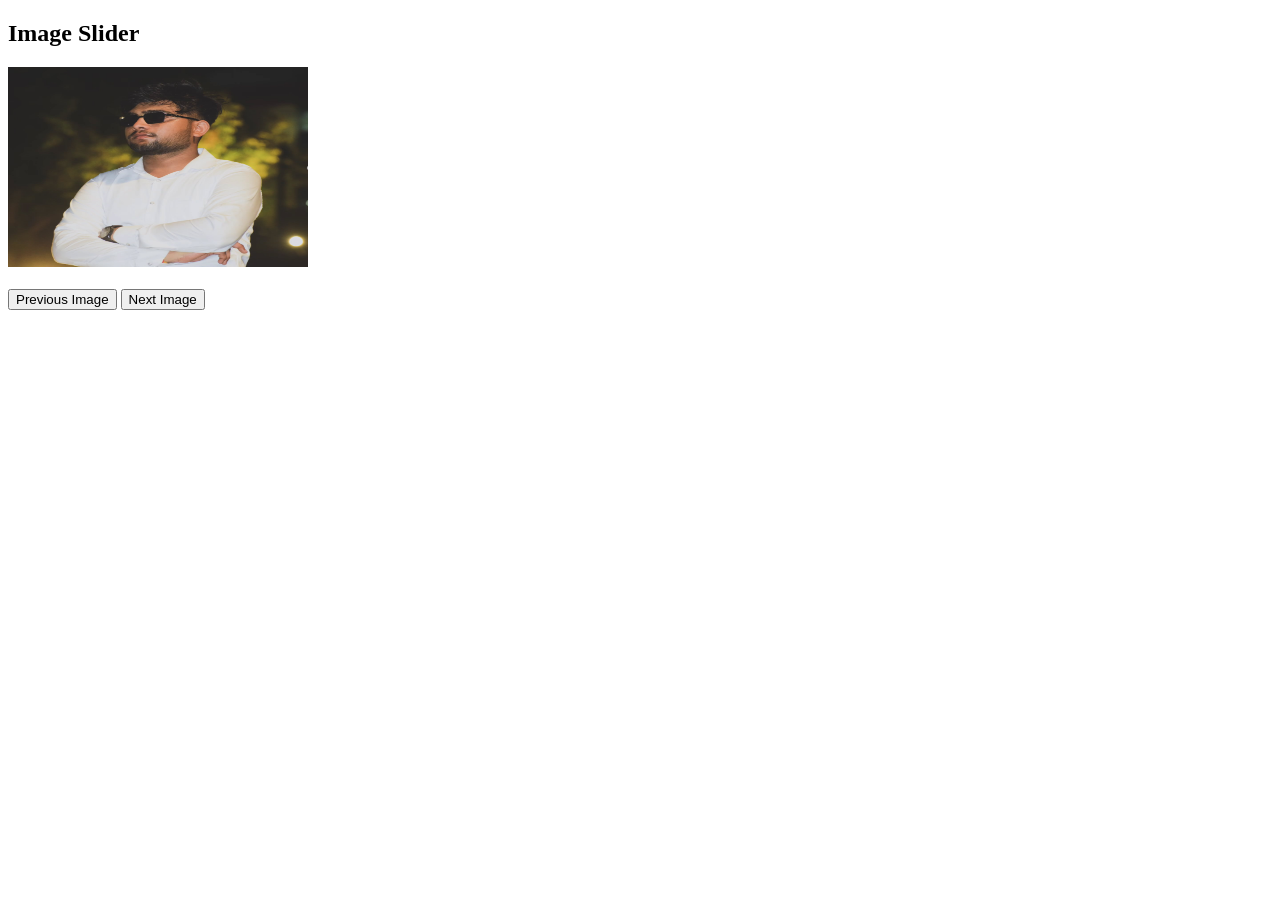
==== index.html @ d0f1ba6e "Update and rename slider.html to index.html" ====
<!DOCTYPE html>
<html>
<head>
    <title>Image Slider</title>

    <script>
        var images = [
            "img1.jpg.png",
            "img2.jpg.png",
            "img3.jpg.png",
        ];

        var index = 0;

        function nextImage() {
            index++;
            if (index >= images.length) {
                index = 0;
            }
            document.getElementById("pic").src = images[index];
        }

        function prevImage() {
            index--;
            if (index < 0) {
                index = images.length - 1;
            }
            document.getElementById("pic").src = images[index];
        }
    </script>
</head>

<body>

    <h2>Image Slider</h2>

    <img id="pic" src="img1.jpg.png" width="300" height="200">
    

    <br><br>

    <button onclick="prevImage()">Previous Image</button>
    <button onclick="nextImage()">Next Image</button>

</body>
</html>
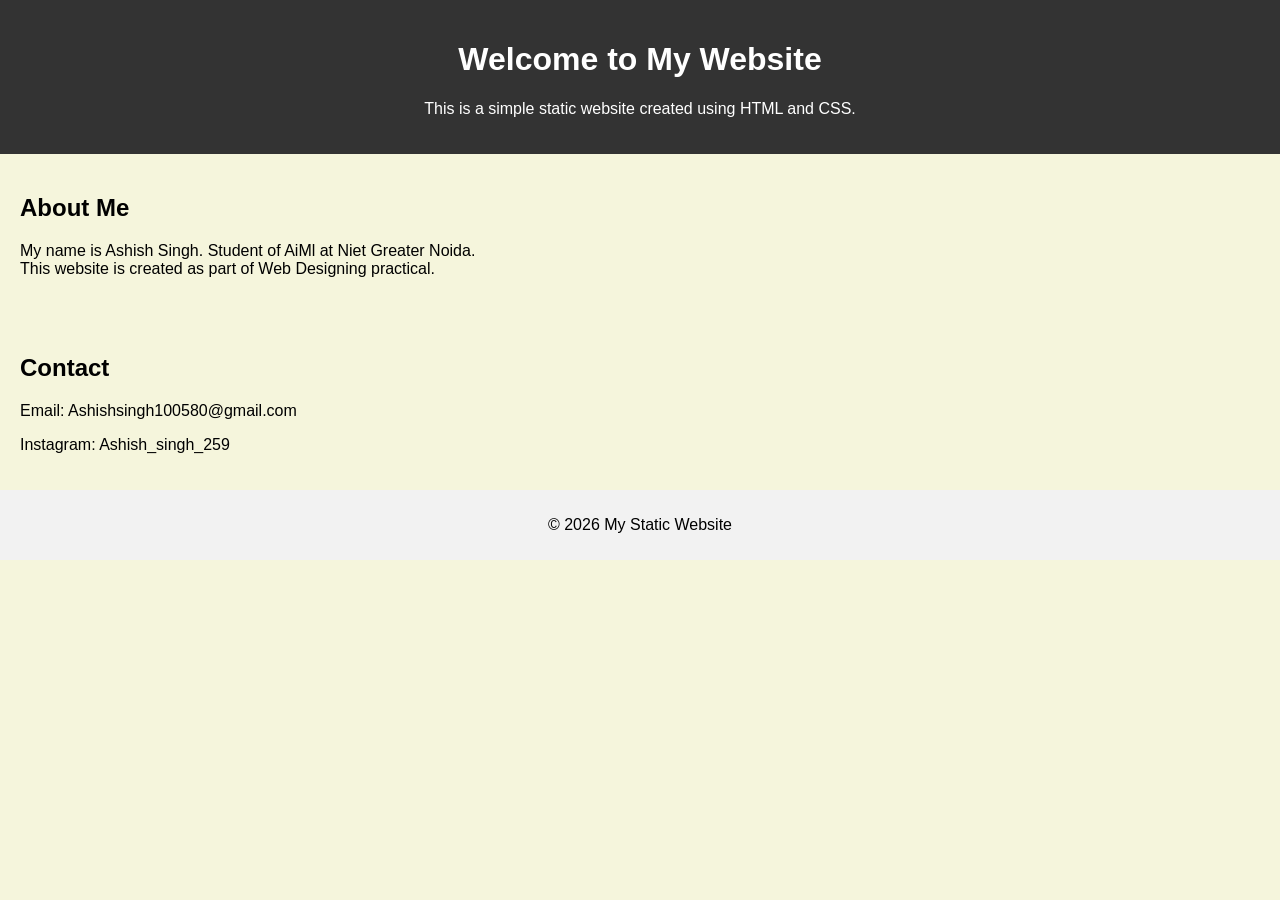
==== commit ccdfccc7: "Update and rename index1.html to index.html" ====
--- a/index.html
+++ b/index.html
@@ -1,46 +1,31 @@
 <!DOCTYPE html>
-<html>
+<html lang="en">
 <head>
-    <title>Image Slider</title>
-
-    <script>
-        var images = [
-            "img1.jpg.png",
-            "img2.jpg.png",
-            "img3.jpg.png",
-        ];
-
-        var index = 0;
-
-        function nextImage() {
-            index++;
-            if (index >= images.length) {
-                index = 0;
-            }
-            document.getElementById("pic").src = images[index];
-        }
-
-        function prevImage() {
-            index--;
-            if (index < 0) {
-                index = images.length - 1;
-            }
-            document.getElementById("pic").src = images[index];
-        }
-    </script>
+    <meta charset="UTF-8">
+    <title>My Static Website</title>
+    <link rel="stylesheet" href="style.css">
 </head>
-
 <body>
 
-    <h2>Image Slider</h2>
+    <header>
+        <h1>Welcome to My Website</h1>
+        <p>This is a simple static website created using HTML and CSS.</p>
+    </header>
 
-    <img id="pic" src="img1.jpg.png" width="300" height="200">
-    
+    <section>
+        <h2>About Me</h2>
+        <p>My name is Ashish Singh. Student of AiMl at Niet Greater Noida.<br> This website is created as part of Web Designing practical.</p>
+    </section>
 
-    <br><br>
+    <section>
+        <h2>Contact</h2>
+        <p>Email: Ashishsingh100580@gmail.com</p>
+        <p>Instagram: Ashish_singh_259</p>
+    </section>
 
-    <button onclick="prevImage()">Previous Image</button>
-    <button onclick="nextImage()">Next Image</button>
+    <footer>
+        <p>© 2026 My Static Website</p>
+    </footer>
 
 </body>
 </html>
--- a/style.css
+++ b/style.css
@@ -0,0 +1,23 @@
+body {
+    font-family: Arial, sans-serif;
+    margin: 0;
+    padding: 0;
+    background-color: beige;
+}
+
+header {
+    background-color: #333;
+    color: white;
+    padding: 20px;
+    text-align: center;
+}
+
+section {
+    padding: 20px;
+}
+
+footer {
+    background-color: #f2f2f2;
+    text-align: center;
+    padding: 10px;
+}
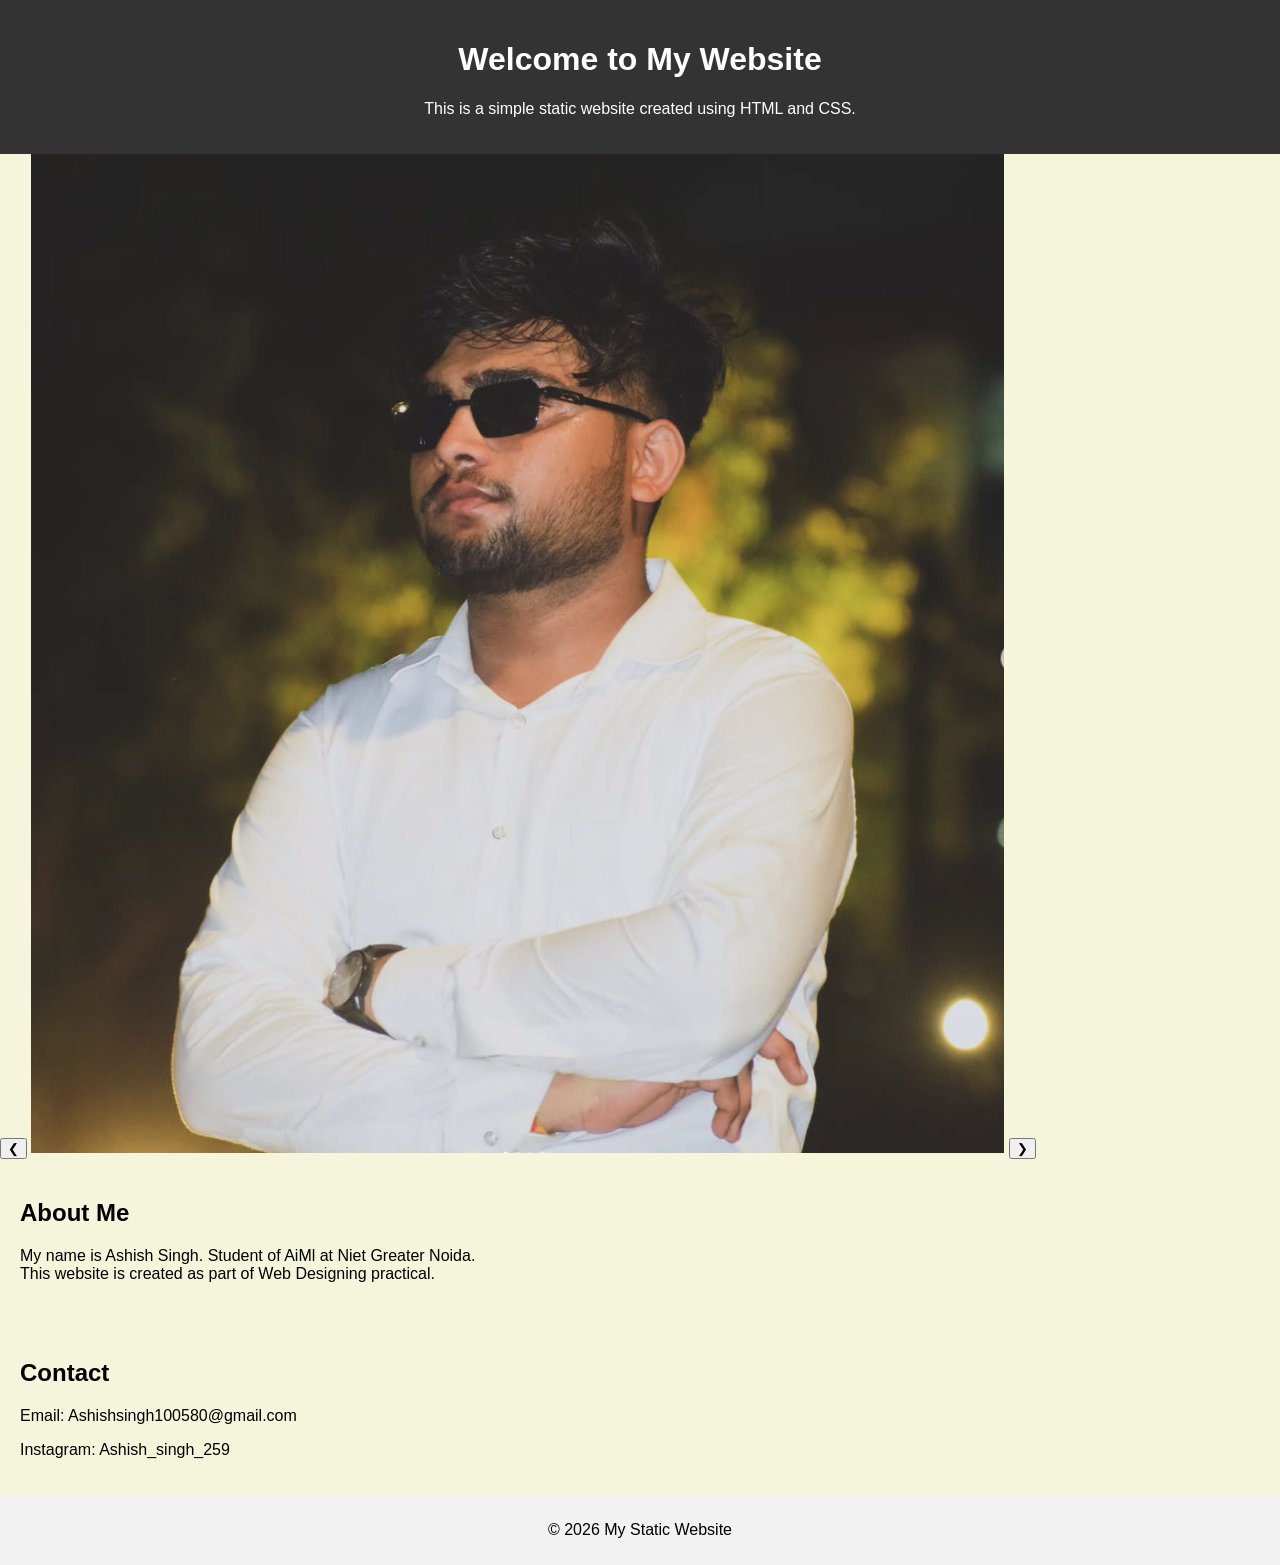
==== commit febd67b2: "Implement image slider in index.html Added an image slider to the website." ====
--- a/index.html
+++ b/index.html
@@ -12,9 +12,23 @@
         <p>This is a simple static website created using HTML and CSS.</p>
     </header>
 
+    <!-- IMAGE SLIDER START -->
+    <div class="slider">
+        <button class="btn left" onclick="prevImage()">❮</button>
+
+        <!-- IMPORTANT: filename exactly same as repo -->
+        <img id="slider-img" src="img1.jpg.png" alt="Image Slider">
+
+        <button class="btn right" onclick="nextImage()">❯</button>
+    </div>
+    <!-- IMAGE SLIDER END -->
+
     <section>
         <h2>About Me</h2>
-        <p>My name is Ashish Singh. Student of AiMl at Niet Greater Noida.<br> This website is created as part of Web Designing practical.</p>
+        <p>
+            My name is Ashish Singh. Student of AiMl at Niet Greater Noida.<br>
+            This website is created as part of Web Designing practical.
+        </p>
     </section>
 
     <section>
@@ -27,5 +41,8 @@
         <p>© 2026 My Static Website</p>
     </footer>
 
+    <!-- JS FILE (MUST be at end) -->
+    <script src="script.js"></script>
+
 </body>
 </html>
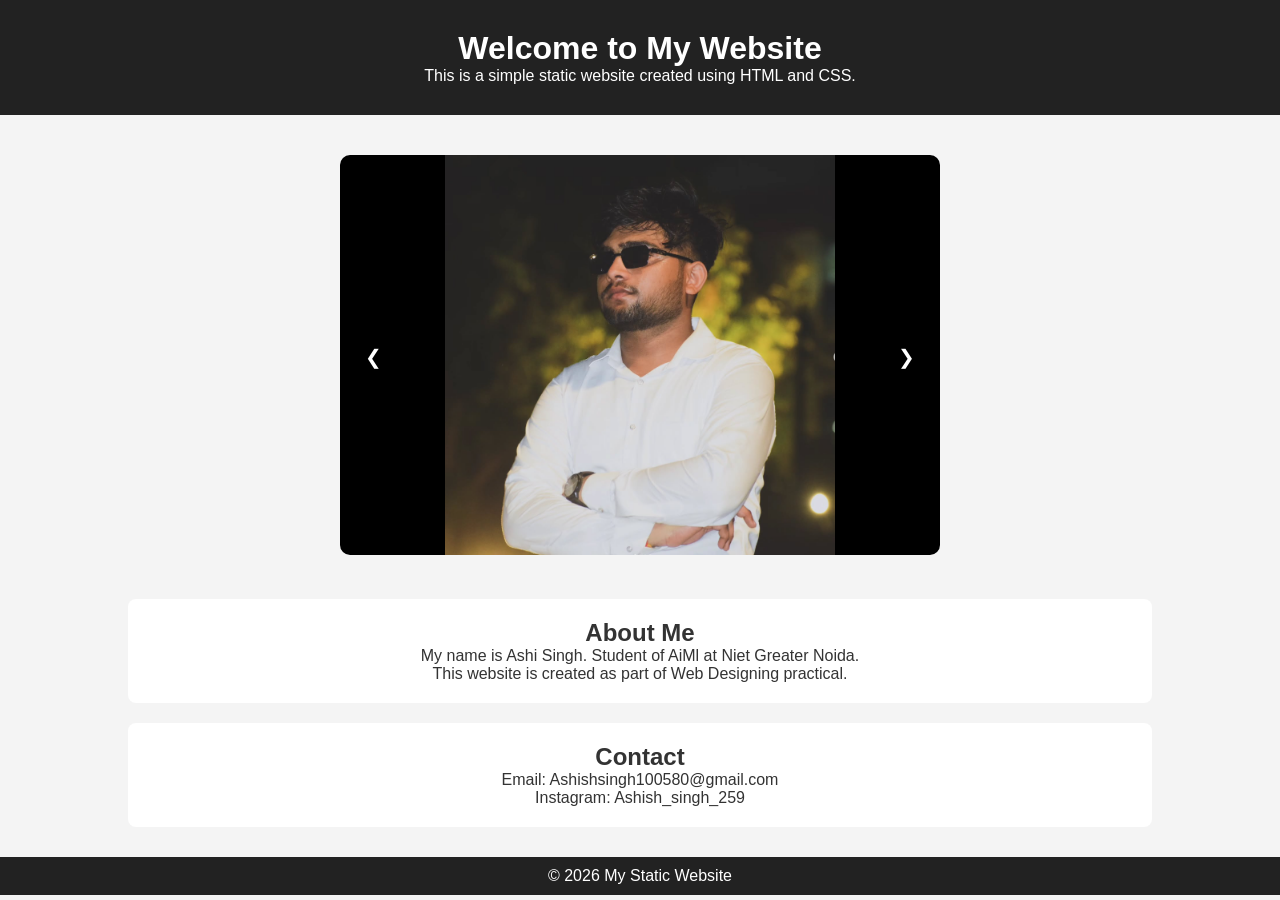
==== commit 3f82b469: "Fix HTML encoding issues in index.html" ====
--- a/index.html
+++ b/index.html
@@ -26,7 +26,7 @@
     <section>
         <h2>About Me</h2>
         <p>
-            My name is Ashish Singh. Student of AiMl at Niet Greater Noida.<br>
+            My name is Ashi Singh. Student of AiMl at Niet Greater Noida.<br>
             This website is created as part of Web Designing practical.
         </p>
     </section>
--- a/style.css
+++ b/style.css
@@ -1,23 +1,76 @@
+/* RESET */
+* {
+    margin: 0;
+    padding: 0;
+    box-sizing: border-box;
+}
+
+/* BODY */
 body {
     font-family: Arial, sans-serif;
-    margin: 0;
-    padding: 0;
-    background-color: beige;
+    background-color: #f4f4f4;
+    text-align: center;
+    color: #333;
 }
 
+/* HEADER */
 header {
-    background-color: #333;
+    background-color: #222;
     color: white;
-    padding: 20px;
-    text-align: center;
+    padding: 30px 10px;
 }
 
+/* SLIDER */
+.slider {
+    width: 80%;
+    max-width: 600px;
+    margin: 40px auto;
+    position: relative;
+}
+.slider img {
+    width: 100%;
+    height: auto;              /* 🔥 CUT STOP */
+    max-height: 400px;
+    object-fit: contain;       /* 🔥 FULL IMAGE */
+    background-color: #000;    /* black bars (optional but clean) */
+    border-radius: 10px;
+}
+
+/* BUTTONS */
+.btn {
+    position: absolute;
+    top: 50%;
+    transform: translateY(-50%);
+    background-color: rgba(0, 0, 0, 0.6);
+    color: white;
+    border: none;
+    padding: 10px 15px;
+    font-size: 20px;
+    cursor: pointer;
+    border-radius: 50%;
+}
+
+.left {
+    left: 10px;
+}
+
+.right {
+    right: 10px;
+}
+
+/* SECTIONS */
 section {
     padding: 20px;
+    background-color: white;
+    margin: 20px auto;
+    width: 80%;
+    border-radius: 8px;
 }
 
+/* FOOTER */
 footer {
-    background-color: #f2f2f2;
-    text-align: center;
+    background-color: #222;
+    color: white;
     padding: 10px;
-}
+    margin-top: 30px;
+}
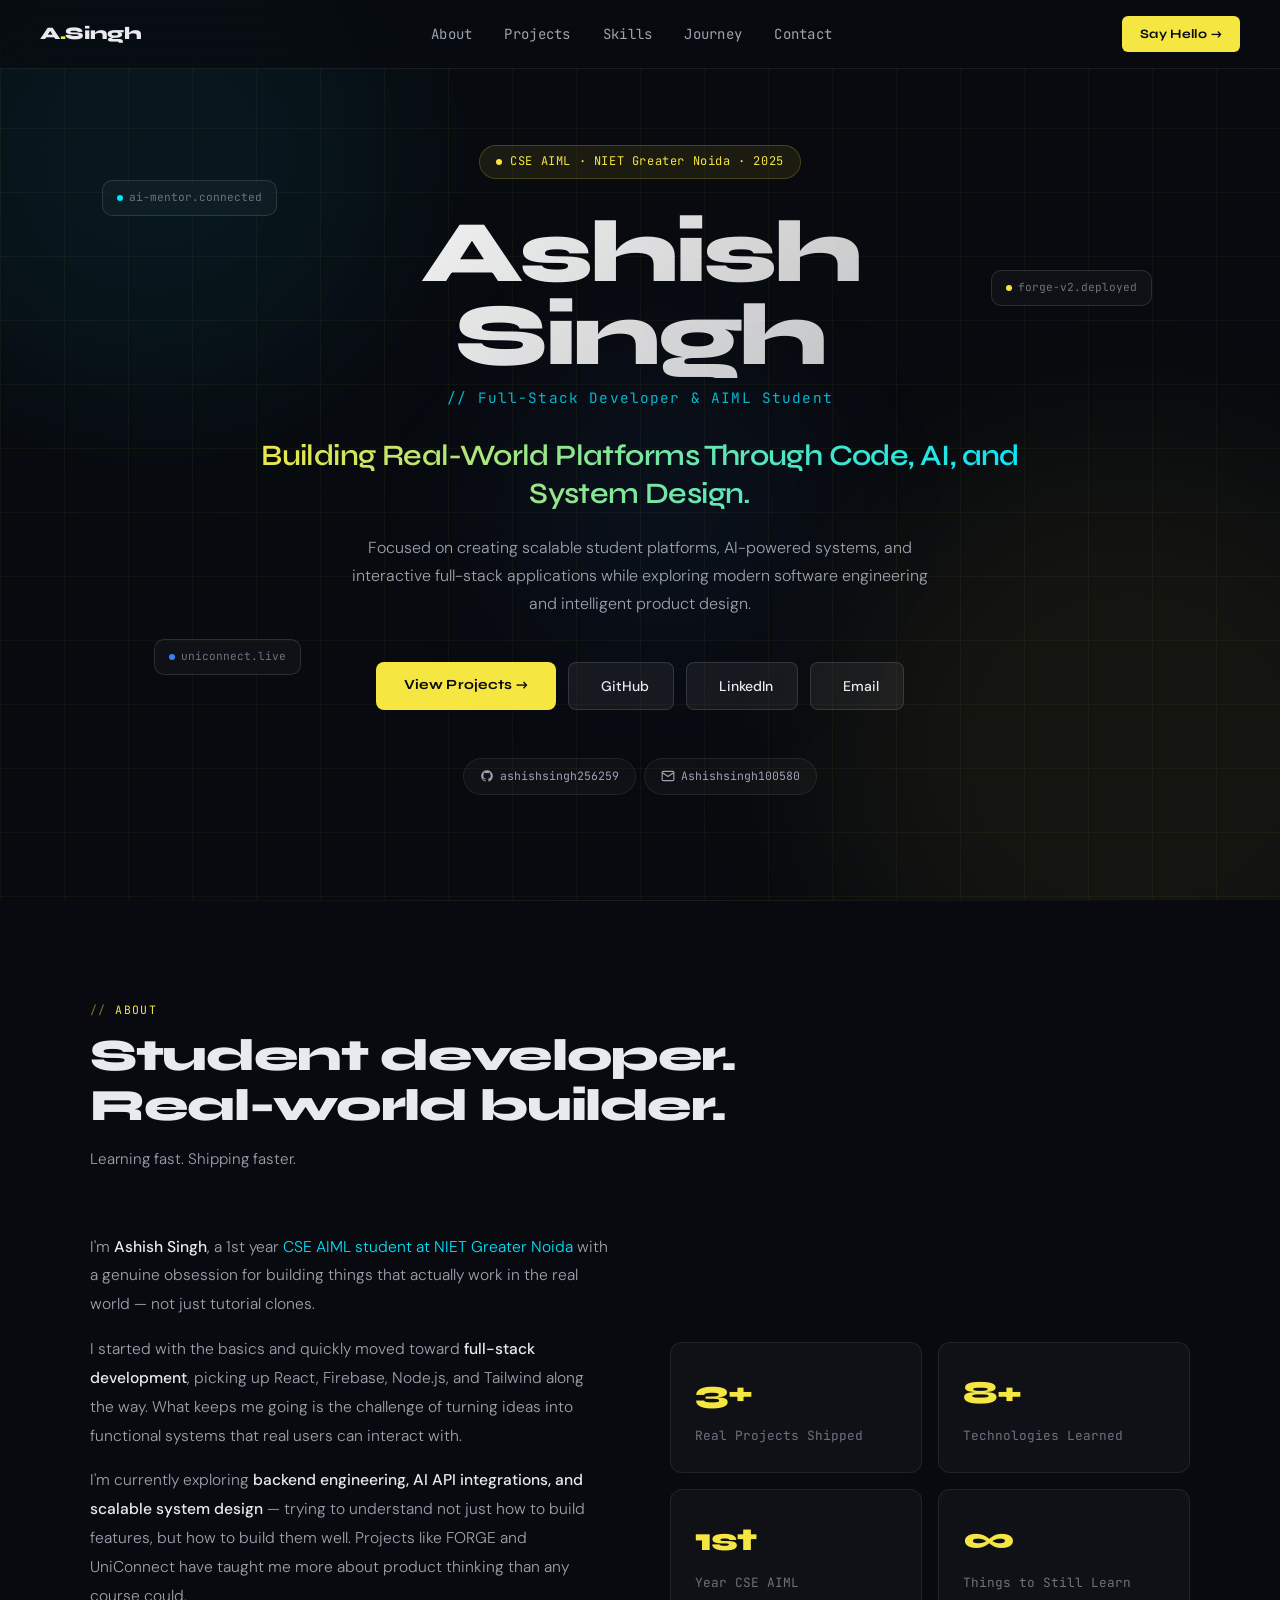
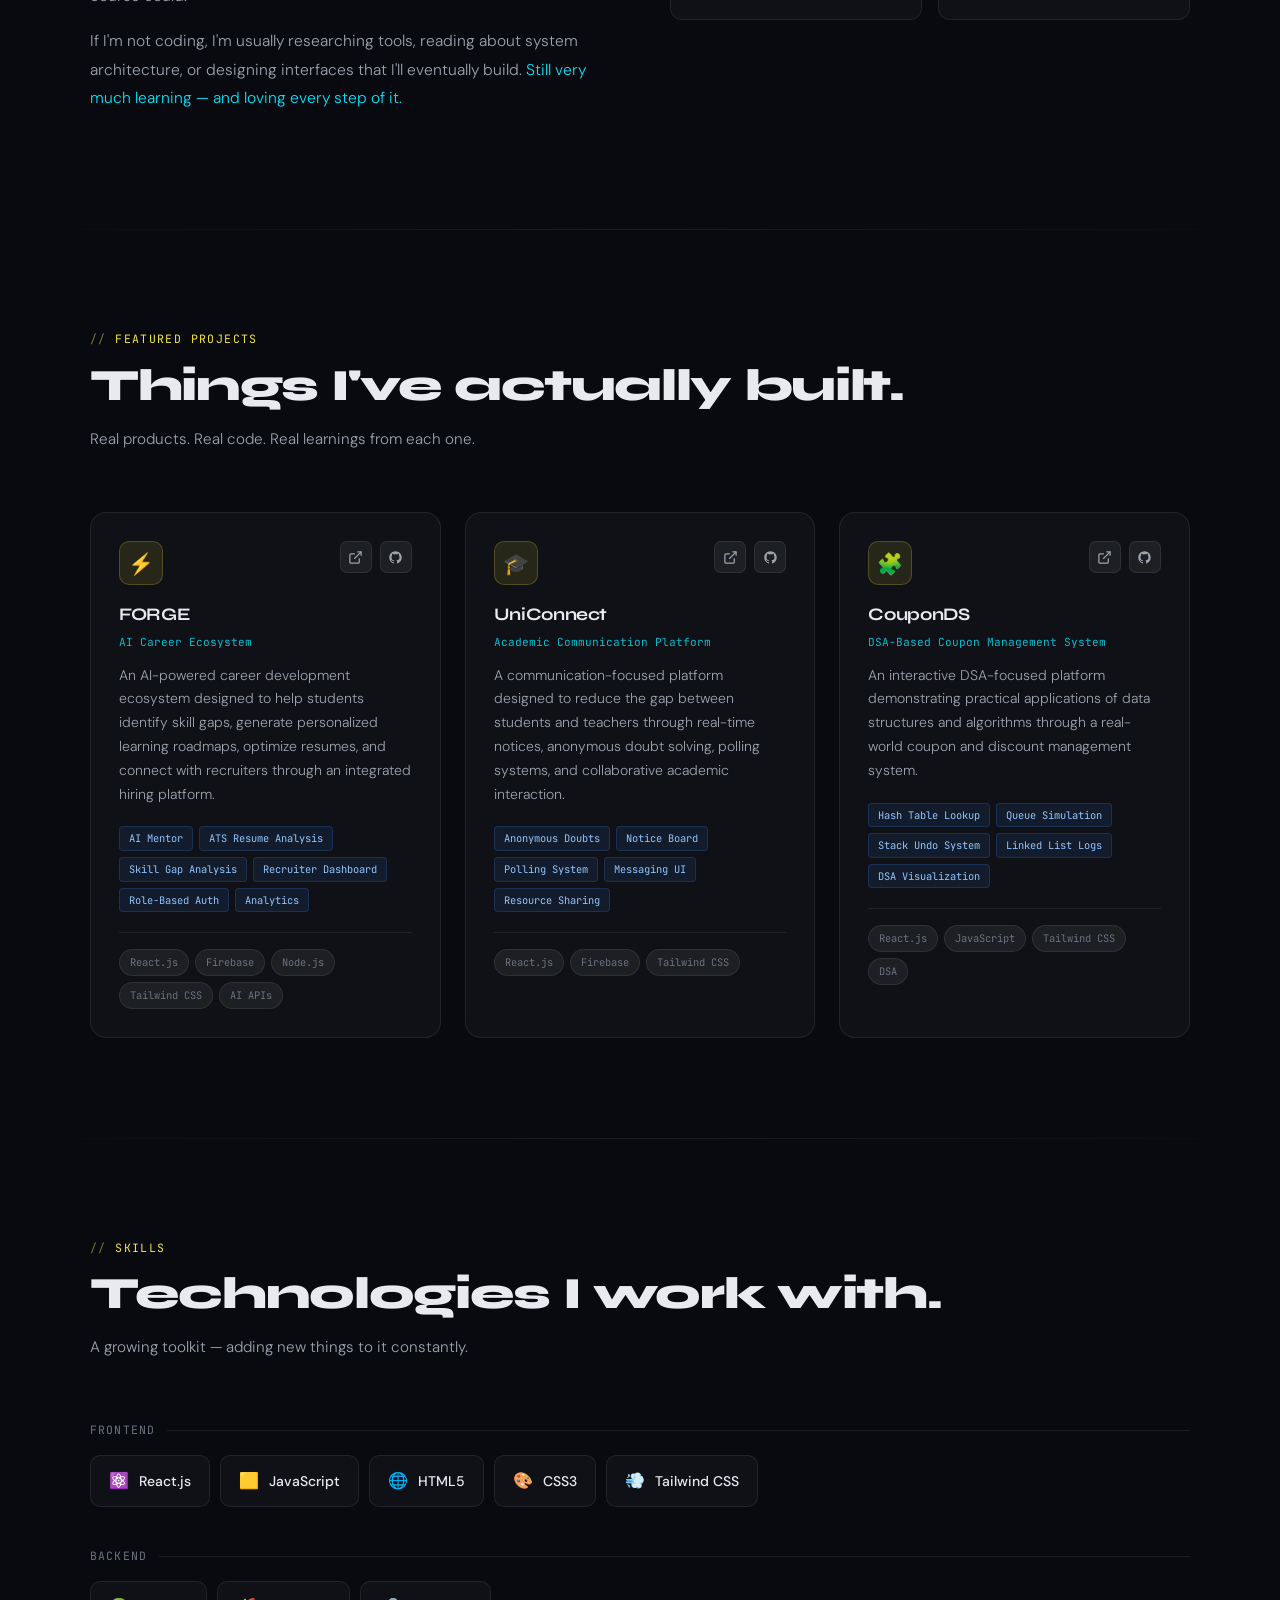
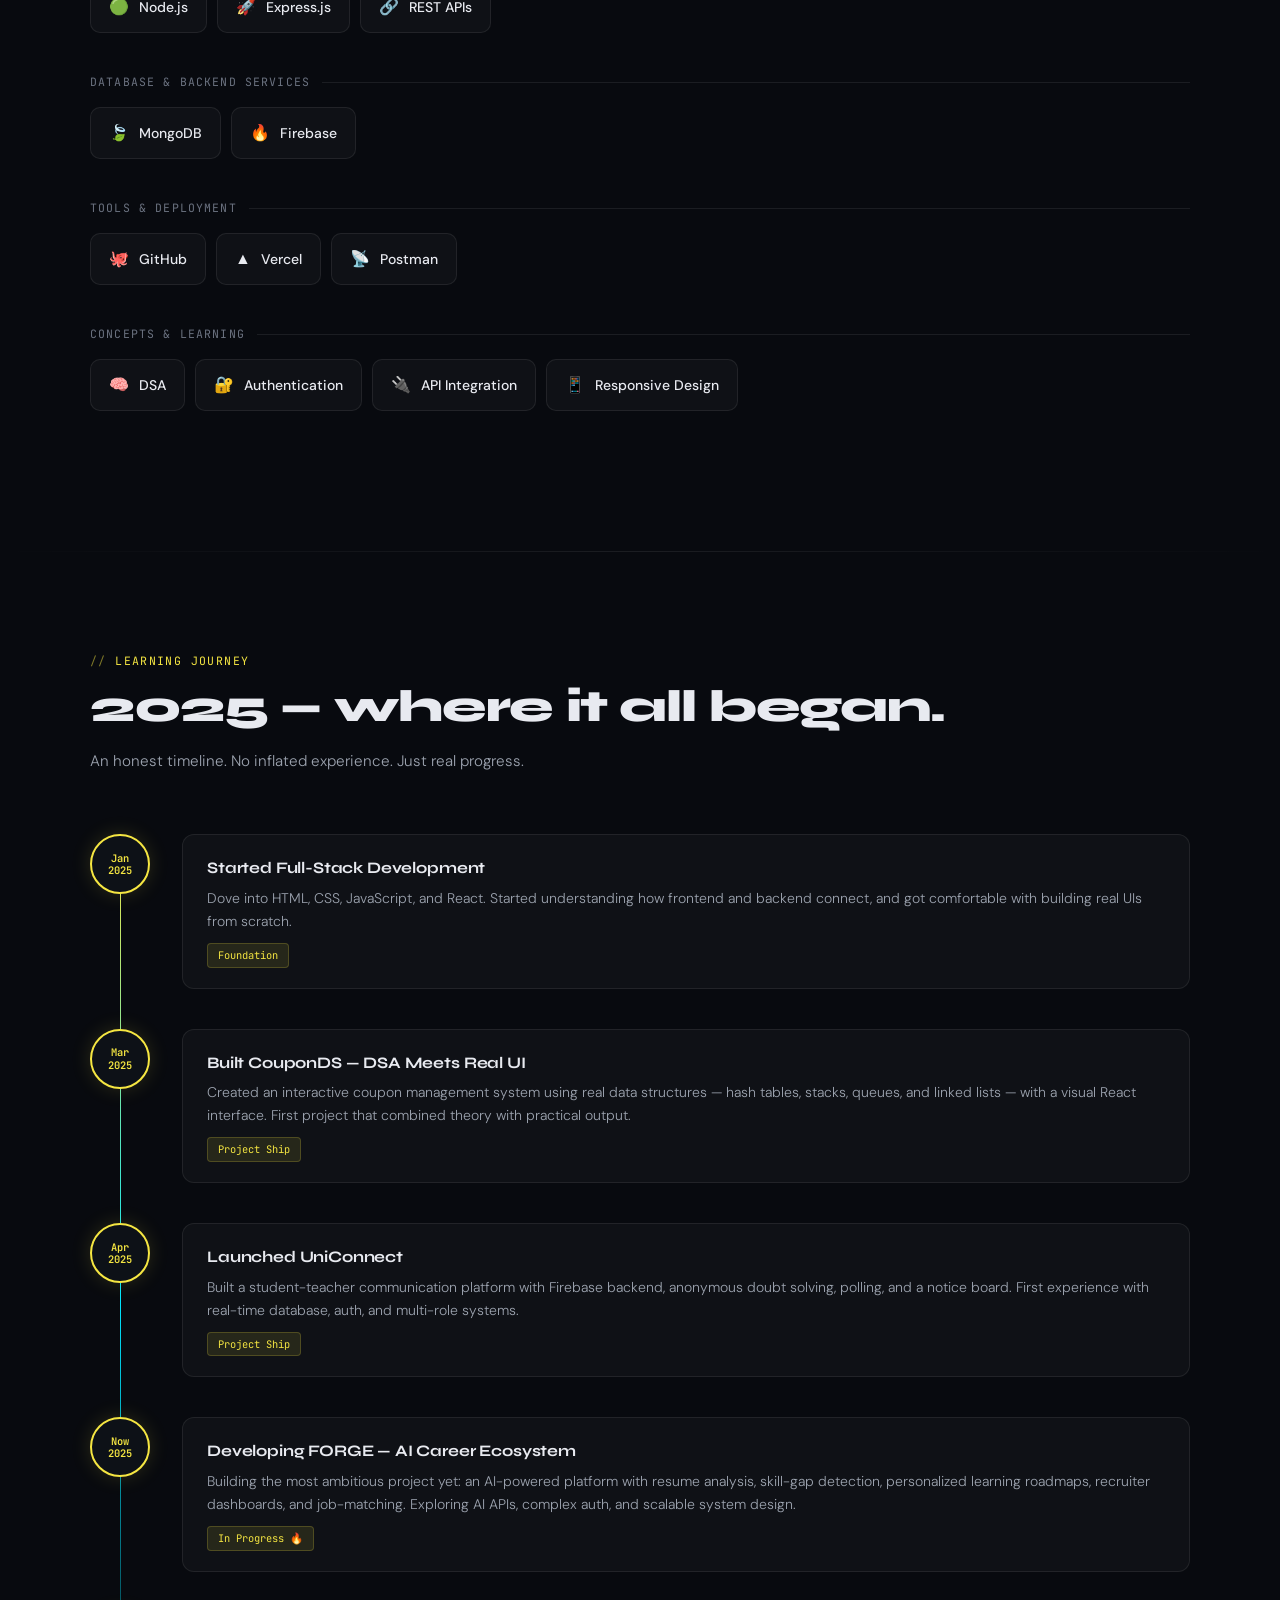
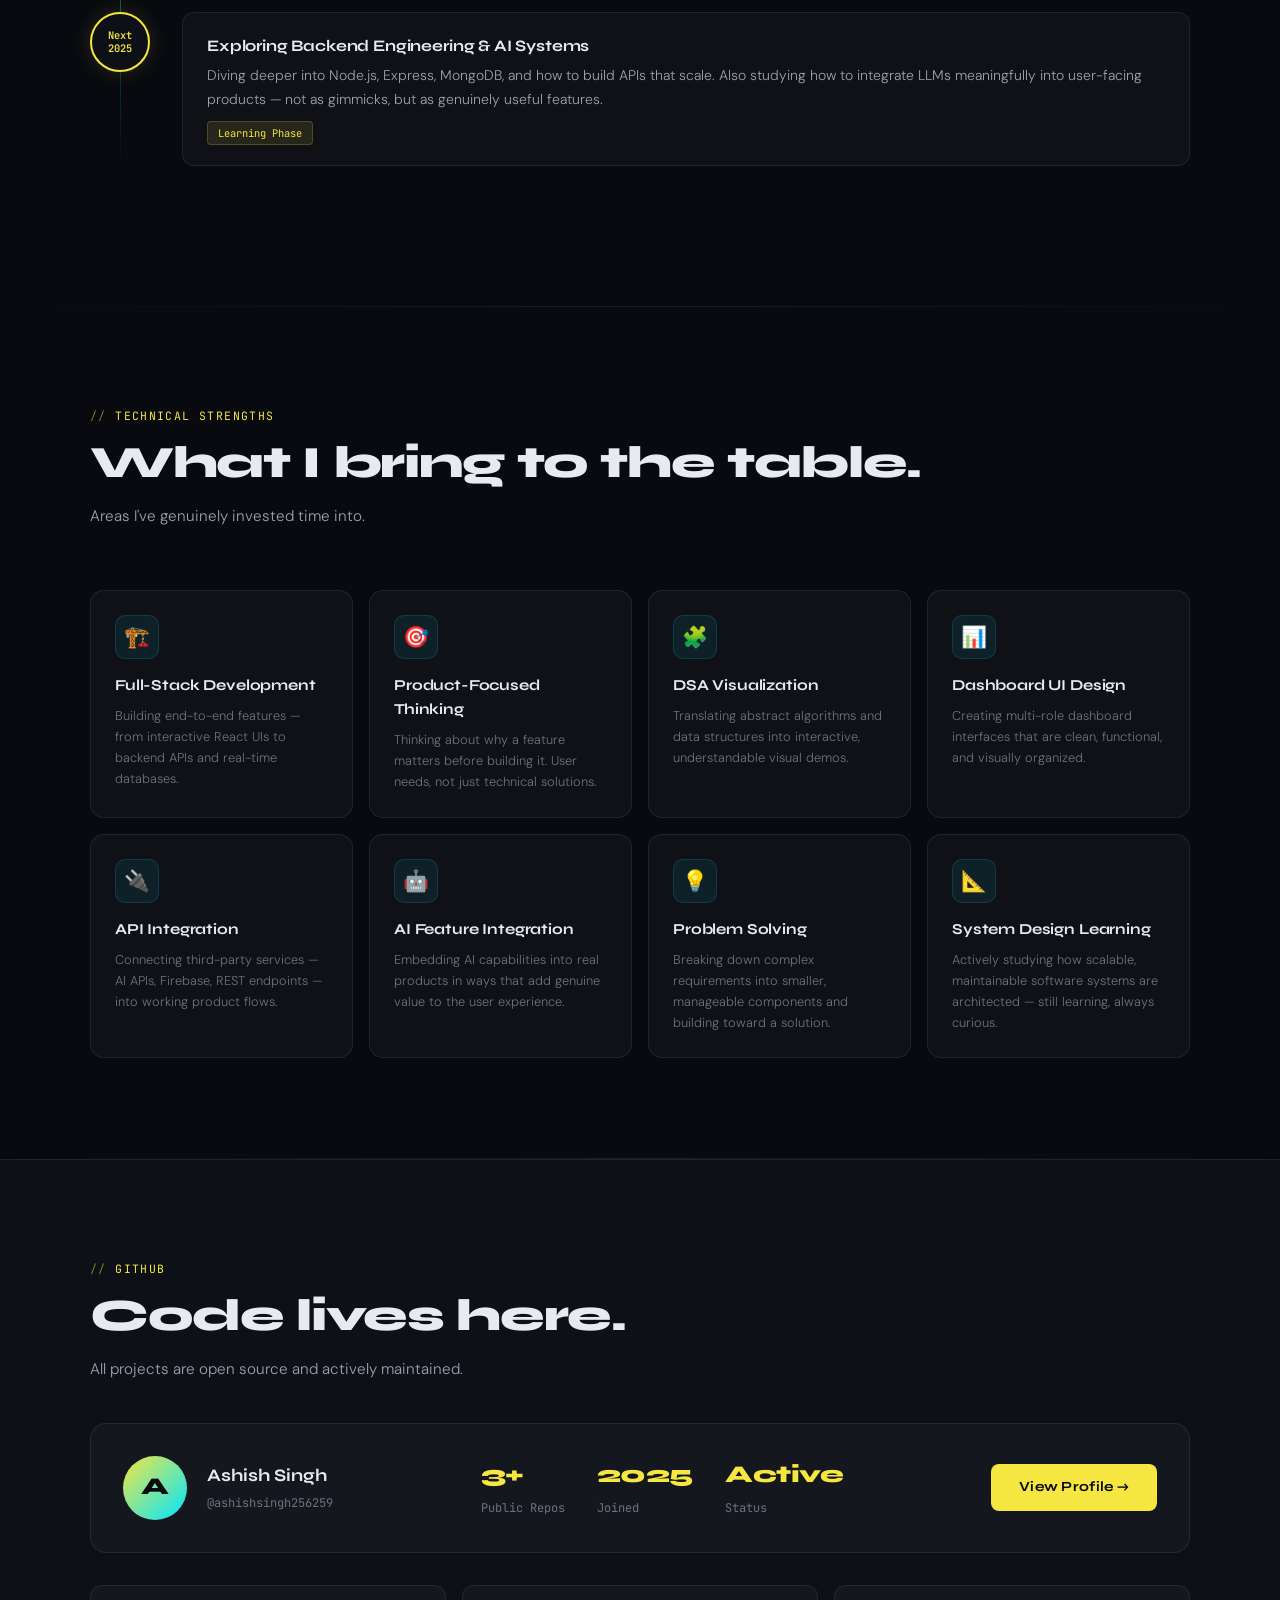
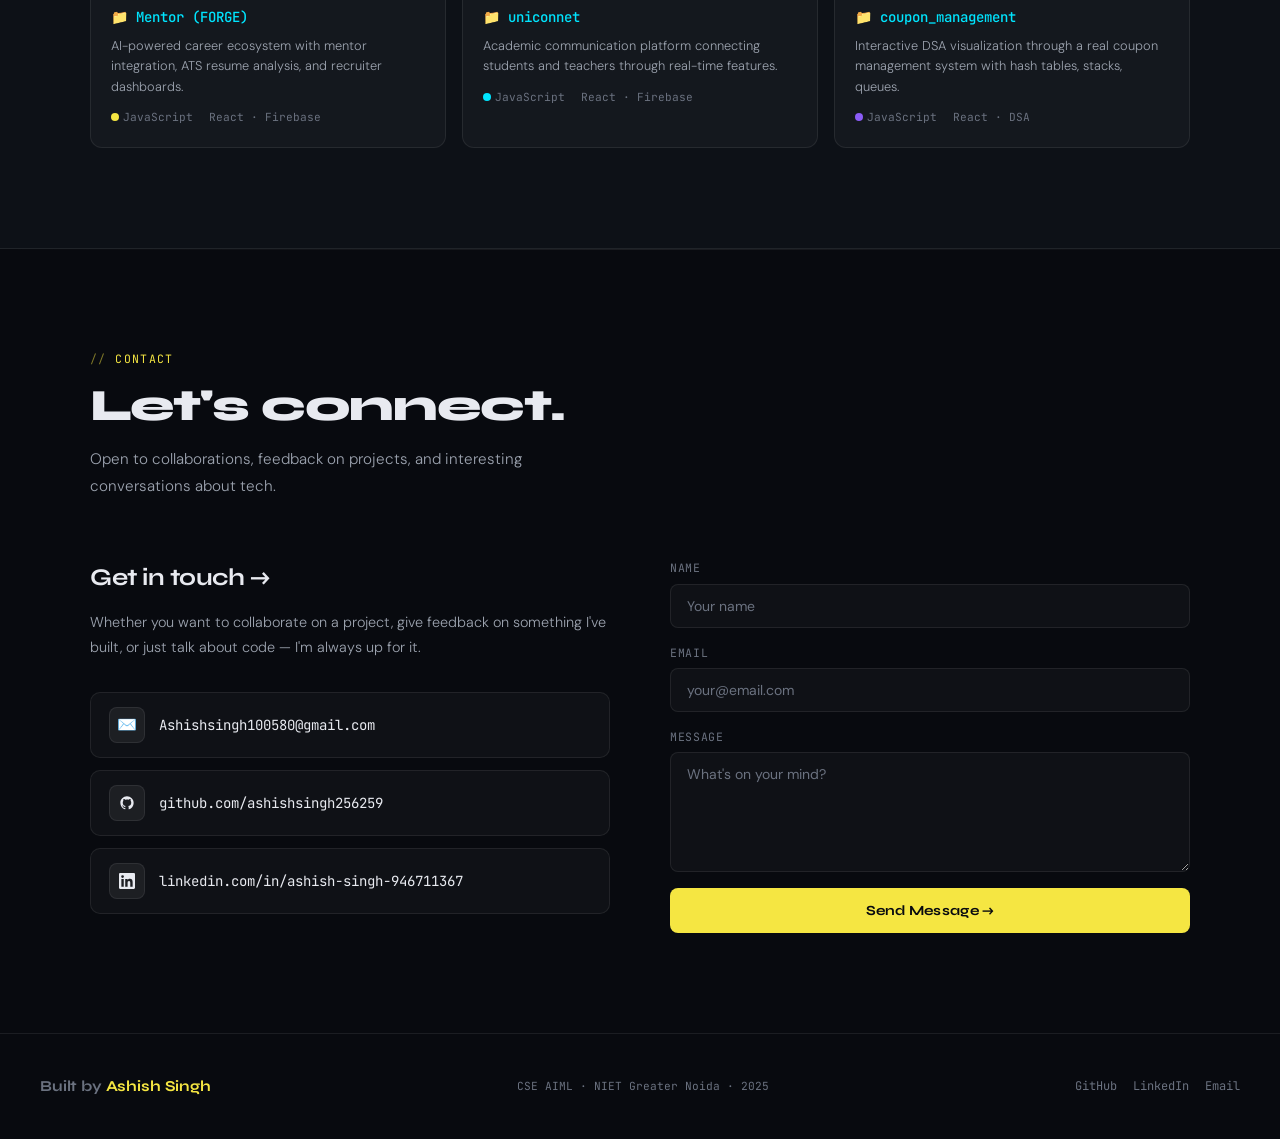
==== commit 4f6355d5: "Update print statement from 'Hello' to 'Goodbye'" ====
--- a/index.html
+++ b/index.html
@@ -1,48 +1,1237 @@
 <!DOCTYPE html>
 <html lang="en">
 <head>
-    <meta charset="UTF-8">
-    <title>My Static Website</title>
-    <link rel="stylesheet" href="style.css">
+<meta charset="UTF-8" />
+<meta name="viewport" content="width=device-width, initial-scale=1.0" />
+<title>Ashish Singh — Full-Stack Developer & AIML Student</title>
+<link rel="preconnect" href="https://fonts.googleapis.com" />
+<link rel="preconnect" href="https://fonts.gstatic.com" crossorigin />
+<link href="https://fonts.googleapis.com/css2?family=Syne:wght@400;500;600;700;800&family=JetBrains+Mono:wght@300;400;500&family=DM+Sans:ital,opsz,wght@0,9..40,300;0,9..40,400;0,9..40,500;1,9..40,300&display=swap" rel="stylesheet" />
+<style>
+  :root {
+    --bg: #080a0f;
+    --bg2: #0d1117;
+    --surface: rgba(255,255,255,0.03);
+    --surface2: rgba(255,255,255,0.06);
+    --border: rgba(255,255,255,0.08);
+    --border2: rgba(255,255,255,0.12);
+    --yellow: #f5e642;
+    --cyan: #00e5ff;
+    --blue: #3b82f6;
+    --purple: #8b5cf6;
+    --text: #e8eaf0;
+    --muted: #6b7280;
+    --muted2: #9ca3af;
+    --font-display: 'Syne', sans-serif;
+    --font-body: 'DM Sans', sans-serif;
+    --font-mono: 'JetBrains Mono', monospace;
+  }
+
+  *, *::before, *::after { box-sizing: border-box; margin: 0; padding: 0; }
+
+  html { scroll-behavior: smooth; }
+
+  body {
+    background: var(--bg);
+    color: var(--text);
+    font-family: var(--font-body);
+    font-size: 16px;
+    line-height: 1.6;
+    overflow-x: hidden;
+  }
+
+  ::selection { background: rgba(245,230,66,0.25); color: var(--yellow); }
+
+  /* SCROLLBAR */
+  ::-webkit-scrollbar { width: 4px; }
+  ::-webkit-scrollbar-track { background: var(--bg); }
+  ::-webkit-scrollbar-thumb { background: rgba(245,230,66,0.3); border-radius: 2px; }
+
+  /* NAV */
+  nav {
+    position: fixed; top: 0; left: 0; right: 0; z-index: 100;
+    padding: 16px 40px;
+    display: flex; align-items: center; justify-content: space-between;
+    background: rgba(8,10,15,0.7);
+    backdrop-filter: blur(20px);
+    -webkit-backdrop-filter: blur(20px);
+    border-bottom: 1px solid var(--border);
+    animation: slideDown 0.6s ease;
+  }
+  @keyframes slideDown { from { transform: translateY(-100%); opacity: 0; } to { transform: translateY(0); opacity: 1; } }
+
+  .nav-logo {
+    font-family: var(--font-display);
+    font-weight: 800; font-size: 1.1rem;
+    color: var(--text);
+    letter-spacing: -0.02em;
+    text-decoration: none;
+  }
+  .nav-logo span { color: var(--yellow); }
+
+  .nav-links { display: flex; gap: 32px; list-style: none; }
+  .nav-links a {
+    color: var(--muted2); font-size: 0.875rem; text-decoration: none;
+    font-family: var(--font-mono); font-weight: 400;
+    transition: color 0.2s;
+    letter-spacing: 0.02em;
+  }
+  .nav-links a:hover { color: var(--yellow); }
+
+  .nav-cta {
+    background: var(--yellow); color: #080a0f;
+    padding: 8px 18px; border-radius: 6px;
+    font-size: 0.8rem; font-weight: 700; font-family: var(--font-display);
+    text-decoration: none; letter-spacing: 0.03em;
+    transition: all 0.2s;
+  }
+  .nav-cta:hover { background: #fff; transform: translateY(-1px); }
+
+  /* HERO */
+  .hero {
+    min-height: 100vh;
+    display: flex; align-items: center; justify-content: center;
+    position: relative; overflow: hidden;
+    padding: 120px 40px 80px;
+  }
+
+  .hero-bg {
+    position: absolute; inset: 0; z-index: 0;
+    overflow: hidden;
+  }
+
+  /* Animated grid */
+  .grid-lines {
+    position: absolute; inset: 0;
+    background-image:
+      linear-gradient(rgba(245,230,66,0.04) 1px, transparent 1px),
+      linear-gradient(90deg, rgba(245,230,66,0.04) 1px, transparent 1px);
+    background-size: 64px 64px;
+    animation: gridFade 8s ease-in-out infinite alternate;
+  }
+  @keyframes gridFade { from { opacity: 0.5; } to { opacity: 1; } }
+
+  /* Glow orbs */
+  .orb {
+    position: absolute; border-radius: 50%;
+    filter: blur(80px); pointer-events: none;
+    animation: float 10s ease-in-out infinite alternate;
+  }
+  .orb1 { width: 500px; height: 500px; top: -100px; left: -100px; background: rgba(0,229,255,0.06); animation-delay: 0s; }
+  .orb2 { width: 600px; height: 600px; bottom: -150px; right: -150px; background: rgba(245,230,66,0.05); animation-delay: -3s; }
+  .orb3 { width: 300px; height: 300px; top: 40%; left: 40%; background: rgba(59,130,246,0.06); animation-delay: -6s; }
+  @keyframes float {
+    from { transform: translate(0, 0) scale(1); }
+    to { transform: translate(30px, -30px) scale(1.05); }
+  }
+
+  /* Floating elements */
+  .float-el {
+    position: absolute; border: 1px solid var(--border2);
+    border-radius: 10px; padding: 8px 14px;
+    font-family: var(--font-mono); font-size: 0.7rem; color: var(--muted);
+    background: var(--surface);
+    backdrop-filter: blur(8px);
+    animation: floatEl 6s ease-in-out infinite alternate;
+    pointer-events: none;
+  }
+  .float-el .dot { display: inline-block; width: 6px; height: 6px; border-radius: 50%; margin-right: 6px; }
+  .float-el1 { top: 20%; left: 8%; animation-delay: 0s; }
+  .float-el2 { top: 30%; right: 10%; animation-delay: -2s; }
+  .float-el3 { bottom: 25%; left: 12%; animation-delay: -4s; }
+  @keyframes floatEl {
+    from { transform: translateY(0px); opacity: 0.7; }
+    to { transform: translateY(-12px); opacity: 1; }
+  }
+
+  .hero-content {
+    position: relative; z-index: 1;
+    max-width: 820px; text-align: center;
+    animation: heroReveal 1s ease 0.2s both;
+  }
+  @keyframes heroReveal { from { opacity: 0; transform: translateY(30px); } to { opacity: 1; transform: translateY(0); } }
+
+  .hero-badge {
+    display: inline-flex; align-items: center; gap: 8px;
+    background: rgba(245,230,66,0.08); border: 1px solid rgba(245,230,66,0.2);
+    border-radius: 100px; padding: 6px 16px;
+    font-family: var(--font-mono); font-size: 0.75rem; color: var(--yellow);
+    margin-bottom: 32px; letter-spacing: 0.05em;
+  }
+  .hero-badge::before { content: ''; width: 6px; height: 6px; border-radius: 50%; background: var(--yellow); display: inline-block; animation: blink 2s ease infinite; }
+  @keyframes blink { 0%,100%{opacity:1} 50%{opacity:0.3} }
+
+  .hero-name {
+    font-family: var(--font-display);
+    font-size: clamp(2.8rem, 7vw, 5.5rem);
+    font-weight: 800; line-height: 0.95;
+    letter-spacing: -0.04em;
+    margin-bottom: 8px;
+    background: linear-gradient(135deg, #ffffff 0%, rgba(255,255,255,0.7) 100%);
+    -webkit-background-clip: text; -webkit-text-fill-color: transparent; background-clip: text;
+  }
+
+  .hero-role {
+    font-family: var(--font-mono); font-size: 0.9rem;
+    color: var(--cyan); letter-spacing: 0.08em;
+    margin-bottom: 28px; opacity: 0.8;
+  }
+
+  .hero-heading {
+    font-family: var(--font-display);
+    font-size: clamp(1.2rem, 3vw, 1.85rem);
+    font-weight: 600; letter-spacing: -0.02em;
+    line-height: 1.3; margin-bottom: 20px;
+    background: linear-gradient(90deg, var(--yellow), var(--cyan));
+    -webkit-background-clip: text; -webkit-text-fill-color: transparent; background-clip: text;
+  }
+
+  .hero-desc {
+    font-size: 1rem; color: var(--muted2); max-width: 580px;
+    margin: 0 auto 44px; line-height: 1.75; font-weight: 300;
+  }
+
+  .hero-btns {
+    display: flex; flex-wrap: wrap; gap: 12px; justify-content: center;
+    margin-bottom: 48px;
+  }
+
+  .btn-primary {
+    background: var(--yellow); color: #080a0f;
+    padding: 12px 28px; border-radius: 8px;
+    font-family: var(--font-display); font-weight: 700; font-size: 0.875rem;
+    text-decoration: none; letter-spacing: 0.02em;
+    transition: all 0.2s; border: none; cursor: pointer;
+  }
+  .btn-primary:hover { background: #fff; transform: translateY(-2px); box-shadow: 0 8px 30px rgba(245,230,66,0.3); }
+
+  .btn-ghost {
+    background: var(--surface2); color: var(--text);
+    padding: 12px 24px; border-radius: 8px;
+    font-family: var(--font-body); font-weight: 500; font-size: 0.875rem;
+    text-decoration: none; border: 1px solid var(--border2);
+    transition: all 0.2s; cursor: pointer; display: flex; align-items: center; gap: 8px;
+  }
+  .btn-ghost:hover { background: rgba(255,255,255,0.1); border-color: rgba(255,255,255,0.2); transform: translateY(-1px); }
+
+  .hero-social {
+    display: flex; gap: 8px; justify-content: center;
+  }
+  .social-pill {
+    display: flex; align-items: center; gap: 6px;
+    background: var(--surface); border: 1px solid var(--border);
+    border-radius: 100px; padding: 8px 16px;
+    font-family: var(--font-mono); font-size: 0.72rem; color: var(--muted2);
+    text-decoration: none; transition: all 0.2s;
+  }
+  .social-pill:hover { border-color: var(--cyan); color: var(--cyan); background: rgba(0,229,255,0.05); }
+  .social-pill svg { width: 14px; height: 14px; }
+
+  /* SECTIONS */
+  section { padding: 100px 40px; }
+  .container { max-width: 1100px; margin: 0 auto; }
+
+  .section-label {
+    font-family: var(--font-mono); font-size: 0.72rem;
+    color: var(--yellow); letter-spacing: 0.12em; text-transform: uppercase;
+    margin-bottom: 12px;
+  }
+  .section-label::before { content: '// '; opacity: 0.5; }
+
+  .section-title {
+    font-family: var(--font-display);
+    font-size: clamp(1.8rem, 4vw, 2.8rem);
+    font-weight: 800; letter-spacing: -0.03em; line-height: 1.1;
+    margin-bottom: 16px;
+  }
+
+  .section-desc {
+    color: var(--muted2); max-width: 520px;
+    font-size: 0.95rem; font-weight: 300; line-height: 1.75;
+  }
+
+  /* ABOUT */
+  .about-grid {
+    display: grid; grid-template-columns: 1fr 1fr; gap: 60px;
+    align-items: center; margin-top: 60px;
+  }
+
+  .about-text p {
+    color: var(--muted2); line-height: 1.85; font-size: 0.975rem;
+    margin-bottom: 16px; font-weight: 300;
+  }
+  .about-text p strong { color: var(--text); font-weight: 500; }
+  .about-text p em { color: var(--cyan); font-style: normal; }
+
+  .about-stats {
+    display: grid; grid-template-columns: 1fr 1fr; gap: 16px;
+  }
+
+  .stat-card {
+    background: var(--surface);
+    border: 1px solid var(--border);
+    border-radius: 12px; padding: 24px;
+    position: relative; overflow: hidden;
+    transition: all 0.3s;
+  }
+  .stat-card:hover { border-color: var(--border2); transform: translateY(-2px); }
+  .stat-card::before {
+    content: ''; position: absolute; inset: 0;
+    background: linear-gradient(135deg, rgba(245,230,66,0.04), transparent);
+    opacity: 0; transition: opacity 0.3s;
+  }
+  .stat-card:hover::before { opacity: 1; }
+
+  .stat-num {
+    font-family: var(--font-display); font-size: 2rem; font-weight: 800;
+    color: var(--yellow); letter-spacing: -0.03em; display: block; margin-bottom: 4px;
+  }
+  .stat-label { font-size: 0.8rem; color: var(--muted); font-family: var(--font-mono); }
+
+  /* PROJECTS */
+  .projects-grid {
+    display: grid; grid-template-columns: repeat(auto-fill, minmax(340px, 1fr));
+    gap: 24px; margin-top: 60px;
+  }
+
+  .project-card {
+    background: var(--surface);
+    border: 1px solid var(--border);
+    border-radius: 16px; padding: 28px;
+    position: relative; overflow: hidden;
+    transition: all 0.35s cubic-bezier(0.25, 0.46, 0.45, 0.94);
+    cursor: default;
+  }
+  .project-card:hover {
+    border-color: rgba(245,230,66,0.25);
+    transform: translateY(-4px);
+    box-shadow: 0 20px 60px rgba(0,0,0,0.4), 0 0 40px rgba(245,230,66,0.04);
+  }
+
+  /* Gradient top border */
+  .project-card::before {
+    content: ''; position: absolute; top: 0; left: 0; right: 0; height: 1px;
+    background: linear-gradient(90deg, transparent, var(--yellow), var(--cyan), transparent);
+    opacity: 0; transition: opacity 0.3s;
+  }
+  .project-card:hover::before { opacity: 1; }
+
+  /* Subtle glow bg */
+  .project-card::after {
+    content: ''; position: absolute; inset: 0;
+    background: radial-gradient(ellipse at 50% 0%, rgba(245,230,66,0.03) 0%, transparent 70%);
+    opacity: 0; transition: opacity 0.3s; pointer-events: none;
+  }
+  .project-card:hover::after { opacity: 1; }
+
+  .project-header { display: flex; align-items: flex-start; justify-content: space-between; margin-bottom: 16px; }
+
+  .project-icon {
+    width: 44px; height: 44px; border-radius: 10px;
+    display: flex; align-items: center; justify-content: center;
+    font-size: 1.3rem;
+    background: rgba(245,230,66,0.1); border: 1px solid rgba(245,230,66,0.2);
+  }
+
+  .project-links { display: flex; gap: 8px; }
+  .project-link {
+    display: flex; align-items: center; justify-content: center;
+    width: 32px; height: 32px; border-radius: 7px;
+    background: var(--surface2); border: 1px solid var(--border);
+    color: var(--muted2); text-decoration: none;
+    transition: all 0.2s; font-size: 0.75rem;
+  }
+  .project-link:hover { background: rgba(0,229,255,0.1); border-color: var(--cyan); color: var(--cyan); }
+  .project-link svg { width: 15px; height: 15px; }
+
+  .project-name {
+    font-family: var(--font-display); font-size: 1.1rem; font-weight: 700;
+    letter-spacing: -0.02em; margin-bottom: 4px; color: var(--text);
+  }
+  .project-subtitle { font-family: var(--font-mono); font-size: 0.7rem; color: var(--cyan); margin-bottom: 12px; opacity: 0.8; }
+
+  .project-desc {
+    font-size: 0.875rem; color: var(--muted2); line-height: 1.7;
+    margin-bottom: 20px; font-weight: 300;
+  }
+
+  .project-features {
+    display: flex; flex-wrap: wrap; gap: 6px; margin-bottom: 20px;
+  }
+  .feature-tag {
+    font-family: var(--font-mono); font-size: 0.65rem;
+    padding: 3px 9px; border-radius: 4px;
+    background: rgba(59,130,246,0.1); border: 1px solid rgba(59,130,246,0.2);
+    color: #93c5fd;
+  }
+
+  .project-stack {
+    display: flex; flex-wrap: wrap; gap: 6px;
+    padding-top: 16px; border-top: 1px solid var(--border);
+  }
+  .stack-tag {
+    font-family: var(--font-mono); font-size: 0.65rem;
+    padding: 4px 10px; border-radius: 100px;
+    background: var(--surface2); border: 1px solid var(--border);
+    color: var(--muted);
+  }
+
+  /* SKILLS */
+  .skills-wrapper { margin-top: 60px; }
+  .skill-category { margin-bottom: 40px; }
+  .skill-cat-title {
+    font-family: var(--font-mono); font-size: 0.72rem; color: var(--muted);
+    letter-spacing: 0.1em; text-transform: uppercase; margin-bottom: 16px;
+    display: flex; align-items: center; gap: 12px;
+  }
+  .skill-cat-title::after { content: ''; flex: 1; height: 1px; background: var(--border); }
+
+  .skill-cards { display: flex; flex-wrap: wrap; gap: 10px; }
+
+  .skill-card {
+    background: var(--surface); border: 1px solid var(--border);
+    border-radius: 10px; padding: 12px 18px;
+    font-size: 0.875rem; color: var(--text); font-weight: 500;
+    display: flex; align-items: center; gap: 10px;
+    transition: all 0.25s; cursor: default;
+    position: relative; overflow: hidden;
+  }
+  .skill-card:hover {
+    border-color: var(--yellow);
+    color: var(--yellow);
+    background: rgba(245,230,66,0.05);
+    transform: translateY(-2px);
+    box-shadow: 0 0 20px rgba(245,230,66,0.1);
+  }
+  .skill-card .skill-icon { font-size: 1rem; }
+
+  /* JOURNEY / TIMELINE */
+  .timeline { margin-top: 60px; position: relative; }
+  .timeline::before {
+    content: ''; position: absolute; left: 30px; top: 0; bottom: 0; width: 1px;
+    background: linear-gradient(to bottom, var(--yellow), var(--cyan), transparent);
+  }
+
+  .timeline-item {
+    display: flex; gap: 32px; margin-bottom: 40px;
+    padding-left: 0;
+    animation: fadeUp 0.6s ease both;
+  }
+
+  .timeline-dot {
+    position: relative; z-index: 1;
+    width: 60px; min-width: 60px; height: 60px;
+    border-radius: 50%;
+    background: var(--bg2); border: 2px solid var(--yellow);
+    display: flex; align-items: center; justify-content: center;
+    font-family: var(--font-mono); font-size: 0.65rem; color: var(--yellow);
+    font-weight: 600; letter-spacing: 0.02em; text-align: center; line-height: 1.2;
+    box-shadow: 0 0 20px rgba(245,230,66,0.15);
+    flex-shrink: 0;
+  }
+
+  .timeline-content {
+    background: var(--surface); border: 1px solid var(--border);
+    border-radius: 12px; padding: 20px 24px;
+    flex: 1; transition: all 0.3s;
+  }
+  .timeline-content:hover { border-color: var(--border2); }
+
+  .timeline-title {
+    font-family: var(--font-display); font-weight: 700; font-size: 1rem;
+    letter-spacing: -0.01em; margin-bottom: 6px; color: var(--text);
+  }
+  .timeline-desc { font-size: 0.875rem; color: var(--muted2); font-weight: 300; line-height: 1.65; }
+
+  .timeline-badge {
+    display: inline-block; margin-top: 10px;
+    font-family: var(--font-mono); font-size: 0.65rem;
+    padding: 3px 10px; border-radius: 4px;
+    background: rgba(245,230,66,0.1); color: var(--yellow);
+    border: 1px solid rgba(245,230,66,0.2);
+  }
+
+  /* STRENGTHS */
+  .strengths-grid {
+    display: grid; grid-template-columns: repeat(auto-fill, minmax(240px, 1fr));
+    gap: 16px; margin-top: 60px;
+  }
+
+  .strength-card {
+    background: var(--surface); border: 1px solid var(--border);
+    border-radius: 14px; padding: 24px;
+    transition: all 0.3s; cursor: default;
+  }
+  .strength-card:hover {
+    border-color: rgba(0,229,255,0.3);
+    transform: translateY(-3px);
+    box-shadow: 0 0 30px rgba(0,229,255,0.05);
+  }
+  .strength-icon {
+    width: 44px; height: 44px; border-radius: 10px;
+    background: rgba(0,229,255,0.08); border: 1px solid rgba(0,229,255,0.15);
+    display: flex; align-items: center; justify-content: center;
+    font-size: 1.3rem; margin-bottom: 14px;
+  }
+  .strength-title {
+    font-family: var(--font-display); font-weight: 700; font-size: 0.95rem;
+    letter-spacing: -0.01em; margin-bottom: 8px;
+  }
+  .strength-desc { font-size: 0.8rem; color: var(--muted); line-height: 1.65; font-weight: 300; }
+
+  /* GITHUB */
+  .github-section {
+    background: var(--bg2);
+    border-top: 1px solid var(--border);
+    border-bottom: 1px solid var(--border);
+  }
+
+  .github-card {
+    background: var(--surface); border: 1px solid var(--border);
+    border-radius: 16px; padding: 32px;
+    display: flex; align-items: center; justify-content: space-between;
+    margin-bottom: 32px; gap: 24px; flex-wrap: wrap;
+    transition: all 0.3s;
+  }
+  .github-card:hover { border-color: var(--border2); }
+
+  .github-profile { display: flex; align-items: center; gap: 20px; }
+  .github-avatar {
+    width: 64px; height: 64px; border-radius: 50%;
+    background: linear-gradient(135deg, var(--yellow), var(--cyan));
+    display: flex; align-items: center; justify-content: center;
+    font-family: var(--font-display); font-weight: 800; font-size: 1.5rem; color: #080a0f;
+  }
+  .github-name {
+    font-family: var(--font-display); font-weight: 700; font-size: 1.1rem; margin-bottom: 4px;
+  }
+  .github-handle { font-family: var(--font-mono); font-size: 0.75rem; color: var(--muted); }
+
+  .github-stats { display: flex; gap: 32px; }
+  .gh-stat-val {
+    font-family: var(--font-display); font-weight: 800; font-size: 1.5rem;
+    color: var(--yellow); display: block; letter-spacing: -0.02em;
+  }
+  .gh-stat-label { font-size: 0.75rem; color: var(--muted); font-family: var(--font-mono); }
+
+  .repo-grid {
+    display: grid; grid-template-columns: repeat(auto-fill, minmax(300px, 1fr));
+    gap: 16px;
+  }
+
+  .repo-card {
+    background: var(--surface); border: 1px solid var(--border);
+    border-radius: 12px; padding: 20px;
+    transition: all 0.25s; text-decoration: none;
+    display: block;
+  }
+  .repo-card:hover { border-color: rgba(245,230,66,0.3); transform: translateY(-2px); }
+  .repo-name {
+    font-family: var(--font-mono); font-weight: 500; font-size: 0.875rem;
+    color: var(--cyan); margin-bottom: 8px;
+  }
+  .repo-desc { font-size: 0.8rem; color: var(--muted2); line-height: 1.6; font-weight: 300; margin-bottom: 12px; }
+  .repo-meta { display: flex; gap: 16px; font-family: var(--font-mono); font-size: 0.7rem; color: var(--muted); }
+  .repo-dot { display: inline-block; width: 8px; height: 8px; border-radius: 50%; margin-right: 4px; }
+
+  /* CONTACT */
+  .contact-grid {
+    display: grid; grid-template-columns: 1fr 1fr; gap: 60px;
+    margin-top: 60px; align-items: start;
+  }
+
+  .contact-info h3 {
+    font-family: var(--font-display); font-size: 1.5rem; font-weight: 700;
+    letter-spacing: -0.02em; margin-bottom: 12px;
+  }
+  .contact-info p { color: var(--muted2); font-size: 0.9rem; line-height: 1.75; font-weight: 300; margin-bottom: 32px; }
+
+  .contact-items { display: flex; flex-direction: column; gap: 12px; }
+  .contact-item {
+    display: flex; align-items: center; gap: 14px;
+    background: var(--surface); border: 1px solid var(--border);
+    border-radius: 10px; padding: 14px 18px;
+    text-decoration: none; color: var(--text);
+    transition: all 0.2s;
+  }
+  .contact-item:hover { border-color: var(--yellow); color: var(--yellow); background: rgba(245,230,66,0.04); }
+  .contact-item-icon {
+    width: 36px; height: 36px; border-radius: 8px;
+    background: var(--surface2); border: 1px solid var(--border);
+    display: flex; align-items: center; justify-content: center; font-size: 1rem;
+  }
+  .contact-item-text { font-size: 0.875rem; font-family: var(--font-mono); }
+
+  /* FORM */
+  .contact-form { display: flex; flex-direction: column; gap: 16px; }
+
+  .form-group { display: flex; flex-direction: column; gap: 6px; }
+  .form-label { font-family: var(--font-mono); font-size: 0.72rem; color: var(--muted); letter-spacing: 0.06em; }
+
+  .form-input {
+    background: var(--surface); border: 1px solid var(--border);
+    border-radius: 8px; padding: 12px 16px;
+    color: var(--text); font-family: var(--font-body); font-size: 0.875rem;
+    transition: all 0.2s; outline: none; width: 100%;
+  }
+  .form-input:focus { border-color: var(--yellow); background: rgba(245,230,66,0.03); box-shadow: 0 0 0 3px rgba(245,230,66,0.08); }
+  .form-input::placeholder { color: var(--muted); }
+  textarea.form-input { resize: vertical; min-height: 120px; }
+
+  /* FOOTER */
+  footer {
+    padding: 40px;
+    border-top: 1px solid var(--border);
+    display: flex; align-items: center; justify-content: space-between;
+    flex-wrap: wrap; gap: 16px;
+  }
+  .footer-brand {
+    font-family: var(--font-display); font-weight: 700; font-size: 0.95rem;
+    letter-spacing: -0.01em; color: var(--muted);
+  }
+  .footer-brand span { color: var(--yellow); }
+  .footer-copy { font-family: var(--font-mono); font-size: 0.7rem; color: var(--muted); }
+  .footer-glow {
+    position: relative; display: inline-block;
+  }
+  .footer-glow::after {
+    content: 'Built by Ashish Singh';
+    position: absolute; inset: 0;
+    background: linear-gradient(90deg, var(--yellow), var(--cyan));
+    -webkit-background-clip: text; -webkit-text-fill-color: transparent; background-clip: text;
+    opacity: 0; transition: opacity 0.3s;
+  }
+  .footer-glow:hover::after { opacity: 1; }
+
+  /* ANIMATIONS */
+  @keyframes fadeUp { from { opacity: 0; transform: translateY(20px); } to { opacity: 1; transform: translateY(0); } }
+
+  .fade-up {
+    opacity: 0; transform: translateY(24px);
+    transition: opacity 0.6s ease, transform 0.6s ease;
+  }
+  .fade-up.visible { opacity: 1; transform: translateY(0); }
+
+  /* DIVIDER */
+  .divider {
+    height: 1px;
+    background: linear-gradient(90deg, transparent, var(--border), transparent);
+    margin: 0;
+  }
+
+  /* HAMBURGER */
+  .hamburger { display: none; flex-direction: column; gap: 4px; cursor: pointer; background: none; border: none; padding: 8px; }
+  .hamburger span { display: block; width: 22px; height: 2px; background: var(--text); border-radius: 2px; transition: all 0.3s; }
+
+  /* MOBILE NAV */
+  .mobile-menu {
+    display: none; position: fixed; inset: 0; z-index: 99;
+    background: rgba(8,10,15,0.97); backdrop-filter: blur(20px);
+    flex-direction: column; align-items: center; justify-content: center; gap: 32px;
+  }
+  .mobile-menu.open { display: flex; }
+  .mobile-menu a {
+    font-family: var(--font-display); font-size: 1.8rem; font-weight: 700;
+    color: var(--text); text-decoration: none; letter-spacing: -0.02em;
+    transition: color 0.2s;
+  }
+  .mobile-menu a:hover { color: var(--yellow); }
+  .mobile-close {
+    position: absolute; top: 24px; right: 24px;
+    background: none; border: none; color: var(--muted2); font-size: 1.5rem; cursor: pointer;
+  }
+
+  /* RESPONSIVE */
+  @media (max-width: 900px) {
+    nav { padding: 16px 24px; }
+    .nav-links, .nav-cta { display: none; }
+    .hamburger { display: flex; }
+    section { padding: 70px 24px; }
+    .hero { padding: 100px 24px 60px; }
+    .about-grid { grid-template-columns: 1fr; gap: 40px; }
+    .contact-grid { grid-template-columns: 1fr; }
+    .float-el { display: none; }
+    footer { padding: 32px 24px; }
+  }
+
+  @media (max-width: 600px) {
+    .hero-btns { flex-direction: column; align-items: center; }
+    .github-card { flex-direction: column; }
+    .github-stats { gap: 24px; }
+    .projects-grid { grid-template-columns: 1fr; }
+    .strengths-grid { grid-template-columns: 1fr 1fr; }
+    .timeline::before { left: 22px; }
+    .timeline-dot { width: 46px; min-width: 46px; height: 46px; font-size: 0.58rem; }
+  }
+</style>
 </head>
 <body>
 
-    <header>
-        <h1>Welcome to My Website</h1>
-        <p>This is a simple static website created using HTML and CSS.</p>
-    </header>
-
-    <!-- IMAGE SLIDER START -->
-    <div class="slider">
-        <button class="btn left" onclick="prevImage()">❮</button>
-
-        <!-- IMPORTANT: filename exactly same as repo -->
-        <img id="slider-img" src="img1.jpg.png" alt="Image Slider">
-
-        <button class="btn right" onclick="nextImage()">❯</button>
+<!-- NAV -->
+<nav>
+  <a href="#" class="nav-logo">A<span>.</span>Singh</a>
+  <ul class="nav-links">
+    <li><a href="#about">About</a></li>
+    <li><a href="#projects">Projects</a></li>
+    <li><a href="#skills">Skills</a></li>
+    <li><a href="#journey">Journey</a></li>
+    <li><a href="#contact">Contact</a></li>
+  </ul>
+  <a href="mailto:Ashishsingh100580@gmail.com" class="nav-cta">Say Hello →</a>
+  <button class="hamburger" onclick="toggleMenu()" aria-label="Menu">
+    <span></span><span></span><span></span>
+  </button>
+</nav>
+
+<!-- MOBILE MENU -->
+<div class="mobile-menu" id="mobileMenu">
+  <button class="mobile-close" onclick="toggleMenu()">✕</button>
+  <a href="#about" onclick="toggleMenu()">About</a>
+  <a href="#projects" onclick="toggleMenu()">Projects</a>
+  <a href="#skills" onclick="toggleMenu()">Skills</a>
+  <a href="#journey" onclick="toggleMenu()">Journey</a>
+  <a href="#contact" onclick="toggleMenu()">Contact</a>
+</div>
+
+<!-- HERO -->
+<section class="hero" id="home">
+  <div class="hero-bg">
+    <div class="grid-lines"></div>
+    <div class="orb orb1"></div>
+    <div class="orb orb2"></div>
+    <div class="orb orb3"></div>
+    <!-- Floating UI hints -->
+    <div class="float-el float-el1">
+      <span class="dot" style="background:#00e5ff"></span>ai-mentor.connected
     </div>
-    <!-- IMAGE SLIDER END -->
-
-    <section>
-        <h2>About Me</h2>
-        <p>
-            My name is Ashi Singh. Student of AiMl at Niet Greater Noida.<br>
-            This website is created as part of Web Designing practical.
-        </p>
-    </section>
-
-    <section>
-        <h2>Contact</h2>
-        <p>Email: Ashishsingh100580@gmail.com</p>
-        <p>Instagram: Ashish_singh_259</p>
-    </section>
-
-    <footer>
-        <p>© 2026 My Static Website</p>
-    </footer>
-
-    <!-- JS FILE (MUST be at end) -->
-    <script src="script.js"></script>
-
+    <div class="float-el float-el2">
+      <span class="dot" style="background:#f5e642"></span>forge-v2.deployed
+    </div>
+    <div class="float-el float-el3">
+      <span class="dot" style="background:#3b82f6"></span>uniconnect.live
+    </div>
+  </div>
+
+  <div class="hero-content">
+    <div class="hero-badge">CSE AIML · NIET Greater Noida · 2025</div>
+    <h1 class="hero-name">Ashish Singh</h1>
+    <p class="hero-role">// Full-Stack Developer &amp; AIML Student</p>
+    <h2 class="hero-heading">Building Real-World Platforms Through Code, AI, and System Design.</h2>
+    <p class="hero-desc">Focused on creating scalable student platforms, AI-powered systems, and interactive full-stack applications while exploring modern software engineering and intelligent product design.</p>
+
+    <div class="hero-btns">
+      <a href="#projects" class="btn-primary">View Projects →</a>
+      <a href="https://github.com/ashishsingh256259" target="_blank" rel="noopener" class="btn-ghost">
+        <svg viewBox="0 0 24 24" fill="currentColor"><path d="M12 2C6.477 2 2 6.477 2 12c0 4.42 2.865 8.17 6.839 9.49.5.092.682-.217.682-.482 0-.237-.008-.866-.013-1.7-2.782.604-3.369-1.34-3.369-1.34-.454-1.156-1.11-1.463-1.11-1.463-.908-.62.069-.608.069-.608 1.003.07 1.531 1.03 1.531 1.03.892 1.529 2.341 1.087 2.91.832.092-.647.35-1.088.636-1.338-2.22-.253-4.555-1.11-4.555-4.943 0-1.091.39-1.984 1.029-2.683-.103-.253-.446-1.27.098-2.647 0 0 .84-.269 2.75 1.025A9.578 9.578 0 0112 6.836c.85.004 1.705.114 2.504.336 1.909-1.294 2.747-1.025 2.747-1.025.546 1.377.203 2.394.1 2.647.64.699 1.028 1.592 1.028 2.683 0 3.842-2.339 4.687-4.566 4.935.359.309.678.919.678 1.852 0 1.336-.012 2.415-.012 2.741 0 .267.18.578.688.48C19.137 20.167 22 16.418 22 12c0-5.523-4.477-10-10-10z"/></svg>
+        GitHub
+      </a>
+      <a href="https://www.linkedin.com/in/ashish-singh-946711367" target="_blank" rel="noopener" class="btn-ghost">
+        <svg viewBox="0 0 24 24" fill="currentColor"><path d="M20.447 20.452h-3.554v-5.569c0-1.328-.027-3.037-1.852-3.037-1.853 0-2.136 1.445-2.136 2.939v5.667H9.351V9h3.414v1.561h.046c.477-.9 1.637-1.85 3.37-1.85 3.601 0 4.267 2.37 4.267 5.455v6.286zM5.337 7.433a2.062 2.062 0 01-2.063-2.065 2.064 2.064 0 112.063 2.065zm1.782 13.019H3.555V9h3.564v11.452zM22.225 0H1.771C.792 0 0 .774 0 1.729v20.542C0 23.227.792 24 1.771 24h20.451C23.2 24 24 23.227 24 22.271V1.729C24 .774 23.2 0 22.222 0h.003z"/></svg>
+        LinkedIn
+      </a>
+      <a href="mailto:Ashishsingh100580@gmail.com" class="btn-ghost">
+        <svg viewBox="0 0 24 24" fill="none" stroke="currentColor" stroke-width="2"><path d="M4 4h16c1.1 0 2 .9 2 2v12c0 1.1-.9 2-2 2H4c-1.1 0-2-.9-2-2V6c0-1.1.9-2 2-2z"/><polyline points="22,6 12,13 2,6"/></svg>
+        Email
+      </a>
+    </div>
+
+    <div class="hero-social">
+      <a href="https://github.com/ashishsingh256259" target="_blank" rel="noopener" class="social-pill">
+        <svg viewBox="0 0 24 24" fill="currentColor"><path d="M12 2C6.477 2 2 6.477 2 12c0 4.42 2.865 8.17 6.839 9.49.5.092.682-.217.682-.482 0-.237-.008-.866-.013-1.7-2.782.604-3.369-1.34-3.369-1.34-.454-1.156-1.11-1.463-1.11-1.463-.908-.62.069-.608.069-.608 1.003.07 1.531 1.03 1.531 1.03.892 1.529 2.341 1.087 2.91.832.092-.647.35-1.088.636-1.338-2.22-.253-4.555-1.11-4.555-4.943 0-1.091.39-1.984 1.029-2.683-.103-.253-.446-1.27.098-2.647 0 0 .84-.269 2.75 1.025A9.578 9.578 0 0112 6.836c.85.004 1.705.114 2.504.336 1.909-1.294 2.747-1.025 2.747-1.025.546 1.377.203 2.394.1 2.647.64.699 1.028 1.592 1.028 2.683 0 3.842-2.339 4.687-4.566 4.935.359.309.678.919.678 1.852 0 1.336-.012 2.415-.012 2.741 0 .267.18.578.688.48C19.137 20.167 22 16.418 22 12c0-5.523-4.477-10-10-10z"/></svg>
+        ashishsingh256259
+      </a>
+      <a href="mailto:Ashishsingh100580@gmail.com" class="social-pill">
+        <svg viewBox="0 0 24 24" fill="none" stroke="currentColor" stroke-width="2"><path d="M4 4h16c1.1 0 2 .9 2 2v12c0 1.1-.9 2-2 2H4c-1.1 0-2-.9-2-2V6c0-1.1.9-2 2-2z"/><polyline points="22,6 12,13 2,6"/></svg>
+        Ashishsingh100580
+      </a>
+    </div>
+  </div>
+</section>
+
+<div class="divider"></div>
+
+<!-- ABOUT -->
+<section id="about">
+  <div class="container fade-up">
+    <div class="section-label">About</div>
+    <h2 class="section-title">Student developer.<br>Real-world builder.</h2>
+    <p class="section-desc">Learning fast. Shipping faster.</p>
+
+    <div class="about-grid">
+      <div class="about-text">
+        <p>I'm <strong>Ashish Singh</strong>, a 1st year <em>CSE AIML student at NIET Greater Noida</em> with a genuine obsession for building things that actually work in the real world — not just tutorial clones.</p>
+        <p>I started with the basics and quickly moved toward <strong>full-stack development</strong>, picking up React, Firebase, Node.js, and Tailwind along the way. What keeps me going is the challenge of turning ideas into functional systems that real users can interact with.</p>
+        <p>I'm currently exploring <strong>backend engineering, AI API integrations, and scalable system design</strong> — trying to understand not just how to build features, but how to build them well. Projects like FORGE and UniConnect have taught me more about product thinking than any course could.</p>
+        <p>If I'm not coding, I'm usually researching tools, reading about system architecture, or designing interfaces that I'll eventually build. <em>Still very much learning — and loving every step of it.</em></p>
+      </div>
+      <div class="about-stats">
+        <div class="stat-card">
+          <span class="stat-num">3+</span>
+          <span class="stat-label">Real Projects Shipped</span>
+        </div>
+        <div class="stat-card">
+          <span class="stat-num">8+</span>
+          <span class="stat-label">Technologies Learned</span>
+        </div>
+        <div class="stat-card">
+          <span class="stat-num">1st</span>
+          <span class="stat-label">Year CSE AIML</span>
+        </div>
+        <div class="stat-card">
+          <span class="stat-num">∞</span>
+          <span class="stat-label">Things to Still Learn</span>
+        </div>
+      </div>
+    </div>
+  </div>
+</section>
+
+<div class="divider"></div>
+
+<!-- PROJECTS -->
+<section id="projects">
+  <div class="container fade-up">
+    <div class="section-label">Featured Projects</div>
+    <h2 class="section-title">Things I've actually built.</h2>
+    <p class="section-desc">Real products. Real code. Real learnings from each one.</p>
+
+    <div class="projects-grid">
+
+      <!-- FORGE -->
+      <div class="project-card">
+        <div class="project-header">
+          <div class="project-icon">⚡</div>
+          <div class="project-links">
+            <a href="https://forgee-mentor.vercel.app/" target="_blank" rel="noopener" class="project-link" title="Live Demo">
+              <svg viewBox="0 0 24 24" fill="none" stroke="currentColor" stroke-width="2"><path d="M18 13v6a2 2 0 01-2 2H5a2 2 0 01-2-2V8a2 2 0 012-2h6"/><polyline points="15 3 21 3 21 9"/><line x1="10" y1="14" x2="21" y2="3"/></svg>
+            </a>
+            <a href="https://github.com/ashishsingh256259/Mentor.git" target="_blank" rel="noopener" class="project-link" title="GitHub">
+              <svg viewBox="0 0 24 24" fill="currentColor"><path d="M12 2C6.477 2 2 6.477 2 12c0 4.42 2.865 8.17 6.839 9.49.5.092.682-.217.682-.482 0-.237-.008-.866-.013-1.7-2.782.604-3.369-1.34-3.369-1.34-.454-1.156-1.11-1.463-1.11-1.463-.908-.62.069-.608.069-.608 1.003.07 1.531 1.03 1.531 1.03.892 1.529 2.341 1.087 2.91.832.092-.647.35-1.088.636-1.338-2.22-.253-4.555-1.11-4.555-4.943 0-1.091.39-1.984 1.029-2.683-.103-.253-.446-1.27.098-2.647 0 0 .84-.269 2.75 1.025A9.578 9.578 0 0112 6.836c.85.004 1.705.114 2.504.336 1.909-1.294 2.747-1.025 2.747-1.025.546 1.377.203 2.394.1 2.647.64.699 1.028 1.592 1.028 2.683 0 3.842-2.339 4.687-4.566 4.935.359.309.678.919.678 1.852 0 1.336-.012 2.415-.012 2.741 0 .267.18.578.688.48C19.137 20.167 22 16.418 22 12c0-5.523-4.477-10-10-10z"/></svg>
+            </a>
+          </div>
+        </div>
+        <div class="project-name">FORGE</div>
+        <div class="project-subtitle">AI Career Ecosystem</div>
+        <p class="project-desc">An AI-powered career development ecosystem designed to help students identify skill gaps, generate personalized learning roadmaps, optimize resumes, and connect with recruiters through an integrated hiring platform.</p>
+        <div class="project-features">
+          <span class="feature-tag">AI Mentor</span>
+          <span class="feature-tag">ATS Resume Analysis</span>
+          <span class="feature-tag">Skill Gap Analysis</span>
+          <span class="feature-tag">Recruiter Dashboard</span>
+          <span class="feature-tag">Role-Based Auth</span>
+          <span class="feature-tag">Analytics</span>
+        </div>
+        <div class="project-stack">
+          <span class="stack-tag">React.js</span>
+          <span class="stack-tag">Firebase</span>
+          <span class="stack-tag">Node.js</span>
+          <span class="stack-tag">Tailwind CSS</span>
+          <span class="stack-tag">AI APIs</span>
+        </div>
+      </div>
+
+      <!-- UniConnect -->
+      <div class="project-card">
+        <div class="project-header">
+          <div class="project-icon">🎓</div>
+          <div class="project-links">
+            <a href="https://ashishsingh256259.github.io/uniconnet/" target="_blank" rel="noopener" class="project-link" title="Live Demo">
+              <svg viewBox="0 0 24 24" fill="none" stroke="currentColor" stroke-width="2"><path d="M18 13v6a2 2 0 01-2 2H5a2 2 0 01-2-2V8a2 2 0 012-2h6"/><polyline points="15 3 21 3 21 9"/><line x1="10" y1="14" x2="21" y2="3"/></svg>
+            </a>
+            <a href="https://github.com/ashishsingh256259/uniconnet.git" target="_blank" rel="noopener" class="project-link" title="GitHub">
+              <svg viewBox="0 0 24 24" fill="currentColor"><path d="M12 2C6.477 2 2 6.477 2 12c0 4.42 2.865 8.17 6.839 9.49.5.092.682-.217.682-.482 0-.237-.008-.866-.013-1.7-2.782.604-3.369-1.34-3.369-1.34-.454-1.156-1.11-1.463-1.11-1.463-.908-.62.069-.608.069-.608 1.003.07 1.531 1.03 1.531 1.03.892 1.529 2.341 1.087 2.91.832.092-.647.35-1.088.636-1.338-2.22-.253-4.555-1.11-4.555-4.943 0-1.091.39-1.984 1.029-2.683-.103-.253-.446-1.27.098-2.647 0 0 .84-.269 2.75 1.025A9.578 9.578 0 0112 6.836c.85.004 1.705.114 2.504.336 1.909-1.294 2.747-1.025 2.747-1.025.546 1.377.203 2.394.1 2.647.64.699 1.028 1.592 1.028 2.683 0 3.842-2.339 4.687-4.566 4.935.359.309.678.919.678 1.852 0 1.336-.012 2.415-.012 2.741 0 .267.18.578.688.48C19.137 20.167 22 16.418 22 12c0-5.523-4.477-10-10-10z"/></svg>
+            </a>
+          </div>
+        </div>
+        <div class="project-name">UniConnect</div>
+        <div class="project-subtitle">Academic Communication Platform</div>
+        <p class="project-desc">A communication-focused platform designed to reduce the gap between students and teachers through real-time notices, anonymous doubt solving, polling systems, and collaborative academic interaction.</p>
+        <div class="project-features">
+          <span class="feature-tag">Anonymous Doubts</span>
+          <span class="feature-tag">Notice Board</span>
+          <span class="feature-tag">Polling System</span>
+          <span class="feature-tag">Messaging UI</span>
+          <span class="feature-tag">Resource Sharing</span>
+        </div>
+        <div class="project-stack">
+          <span class="stack-tag">React.js</span>
+          <span class="stack-tag">Firebase</span>
+          <span class="stack-tag">Tailwind CSS</span>
+        </div>
+      </div>
+
+      <!-- CouponDS -->
+      <div class="project-card">
+        <div class="project-header">
+          <div class="project-icon">🧩</div>
+          <div class="project-links">
+            <a href="https://ashishsingh256259.github.io/coupon_management" target="_blank" rel="noopener" class="project-link" title="Live Demo">
+              <svg viewBox="0 0 24 24" fill="none" stroke="currentColor" stroke-width="2"><path d="M18 13v6a2 2 0 01-2 2H5a2 2 0 01-2-2V8a2 2 0 012-2h6"/><polyline points="15 3 21 3 21 9"/><line x1="10" y1="14" x2="21" y2="3"/></svg>
+            </a>
+            <a href="https://github.com/ashishsingh256259/coupon_management.git" target="_blank" rel="noopener" class="project-link" title="GitHub">
+              <svg viewBox="0 0 24 24" fill="currentColor"><path d="M12 2C6.477 2 2 6.477 2 12c0 4.42 2.865 8.17 6.839 9.49.5.092.682-.217.682-.482 0-.237-.008-.866-.013-1.7-2.782.604-3.369-1.34-3.369-1.34-.454-1.156-1.11-1.463-1.11-1.463-.908-.62.069-.608.069-.608 1.003.07 1.531 1.03 1.531 1.03.892 1.529 2.341 1.087 2.91.832.092-.647.35-1.088.636-1.338-2.22-.253-4.555-1.11-4.555-4.943 0-1.091.39-1.984 1.029-2.683-.103-.253-.446-1.27.098-2.647 0 0 .84-.269 2.75 1.025A9.578 9.578 0 0112 6.836c.85.004 1.705.114 2.504.336 1.909-1.294 2.747-1.025 2.747-1.025.546 1.377.203 2.394.1 2.647.64.699 1.028 1.592 1.028 2.683 0 3.842-2.339 4.687-4.566 4.935.359.309.678.919.678 1.852 0 1.336-.012 2.415-.012 2.741 0 .267.18.578.688.48C19.137 20.167 22 16.418 22 12c0-5.523-4.477-10-10-10z"/></svg>
+            </a>
+          </div>
+        </div>
+        <div class="project-name">CouponDS</div>
+        <div class="project-subtitle">DSA-Based Coupon Management System</div>
+        <p class="project-desc">An interactive DSA-focused platform demonstrating practical applications of data structures and algorithms through a real-world coupon and discount management system.</p>
+        <div class="project-features">
+          <span class="feature-tag">Hash Table Lookup</span>
+          <span class="feature-tag">Queue Simulation</span>
+          <span class="feature-tag">Stack Undo System</span>
+          <span class="feature-tag">Linked List Logs</span>
+          <span class="feature-tag">DSA Visualization</span>
+        </div>
+        <div class="project-stack">
+          <span class="stack-tag">React.js</span>
+          <span class="stack-tag">JavaScript</span>
+          <span class="stack-tag">Tailwind CSS</span>
+          <span class="stack-tag">DSA</span>
+        </div>
+      </div>
+
+    </div>
+  </div>
+</section>
+
+<div class="divider"></div>
+
+<!-- SKILLS -->
+<section id="skills">
+  <div class="container fade-up">
+    <div class="section-label">Skills</div>
+    <h2 class="section-title">Technologies I work with.</h2>
+    <p class="section-desc">A growing toolkit — adding new things to it constantly.</p>
+
+    <div class="skills-wrapper">
+      <div class="skill-category">
+        <div class="skill-cat-title">Frontend</div>
+        <div class="skill-cards">
+          <div class="skill-card"><span class="skill-icon">⚛️</span> React.js</div>
+          <div class="skill-card"><span class="skill-icon">🟨</span> JavaScript</div>
+          <div class="skill-card"><span class="skill-icon">🌐</span> HTML5</div>
+          <div class="skill-card"><span class="skill-icon">🎨</span> CSS3</div>
+          <div class="skill-card"><span class="skill-icon">💨</span> Tailwind CSS</div>
+        </div>
+      </div>
+      <div class="skill-category">
+        <div class="skill-cat-title">Backend</div>
+        <div class="skill-cards">
+          <div class="skill-card"><span class="skill-icon">🟢</span> Node.js</div>
+          <div class="skill-card"><span class="skill-icon">🚀</span> Express.js</div>
+          <div class="skill-card"><span class="skill-icon">🔗</span> REST APIs</div>
+        </div>
+      </div>
+      <div class="skill-category">
+        <div class="skill-cat-title">Database & Backend Services</div>
+        <div class="skill-cards">
+          <div class="skill-card"><span class="skill-icon">🍃</span> MongoDB</div>
+          <div class="skill-card"><span class="skill-icon">🔥</span> Firebase</div>
+        </div>
+      </div>
+      <div class="skill-category">
+        <div class="skill-cat-title">Tools & Deployment</div>
+        <div class="skill-cards">
+          <div class="skill-card"><span class="skill-icon">🐙</span> GitHub</div>
+          <div class="skill-card"><span class="skill-icon">▲</span> Vercel</div>
+          <div class="skill-card"><span class="skill-icon">📡</span> Postman</div>
+        </div>
+      </div>
+      <div class="skill-category">
+        <div class="skill-cat-title">Concepts & Learning</div>
+        <div class="skill-cards">
+          <div class="skill-card"><span class="skill-icon">🧠</span> DSA</div>
+          <div class="skill-card"><span class="skill-icon">🔐</span> Authentication</div>
+          <div class="skill-card"><span class="skill-icon">🔌</span> API Integration</div>
+          <div class="skill-card"><span class="skill-icon">📱</span> Responsive Design</div>
+        </div>
+      </div>
+    </div>
+  </div>
+</section>
+
+<div class="divider"></div>
+
+<!-- JOURNEY -->
+<section id="journey">
+  <div class="container fade-up">
+    <div class="section-label">Learning Journey</div>
+    <h2 class="section-title">2025 — where it all began.</h2>
+    <p class="section-desc">An honest timeline. No inflated experience. Just real progress.</p>
+
+    <div class="timeline">
+      <div class="timeline-item">
+        <div class="timeline-dot">Jan<br>2025</div>
+        <div class="timeline-content">
+          <div class="timeline-title">Started Full-Stack Development</div>
+          <p class="timeline-desc">Dove into HTML, CSS, JavaScript, and React. Started understanding how frontend and backend connect, and got comfortable with building real UIs from scratch.</p>
+          <span class="timeline-badge">Foundation</span>
+        </div>
+      </div>
+      <div class="timeline-item">
+        <div class="timeline-dot">Mar<br>2025</div>
+        <div class="timeline-content">
+          <div class="timeline-title">Built CouponDS — DSA Meets Real UI</div>
+          <p class="timeline-desc">Created an interactive coupon management system using real data structures — hash tables, stacks, queues, and linked lists — with a visual React interface. First project that combined theory with practical output.</p>
+          <span class="timeline-badge">Project Ship</span>
+        </div>
+      </div>
+      <div class="timeline-item">
+        <div class="timeline-dot">Apr<br>2025</div>
+        <div class="timeline-content">
+          <div class="timeline-title">Launched UniConnect</div>
+          <p class="timeline-desc">Built a student-teacher communication platform with Firebase backend, anonymous doubt solving, polling, and a notice board. First experience with real-time database, auth, and multi-role systems.</p>
+          <span class="timeline-badge">Project Ship</span>
+        </div>
+      </div>
+      <div class="timeline-item">
+        <div class="timeline-dot">Now<br>2025</div>
+        <div class="timeline-content">
+          <div class="timeline-title">Developing FORGE — AI Career Ecosystem</div>
+          <p class="timeline-desc">Building the most ambitious project yet: an AI-powered platform with resume analysis, skill-gap detection, personalized learning roadmaps, recruiter dashboards, and job-matching. Exploring AI APIs, complex auth, and scalable system design.</p>
+          <span class="timeline-badge">In Progress 🔥</span>
+        </div>
+      </div>
+      <div class="timeline-item">
+        <div class="timeline-dot">Next<br/>2025</div>
+        <div class="timeline-content">
+          <div class="timeline-title">Exploring Backend Engineering & AI Systems</div>
+          <p class="timeline-desc">Diving deeper into Node.js, Express, MongoDB, and how to build APIs that scale. Also studying how to integrate LLMs meaningfully into user-facing products — not as gimmicks, but as genuinely useful features.</p>
+          <span class="timeline-badge">Learning Phase</span>
+        </div>
+      </div>
+    </div>
+  </div>
+</section>
+
+<div class="divider"></div>
+
+<!-- STRENGTHS -->
+<section id="strengths">
+  <div class="container fade-up">
+    <div class="section-label">Technical Strengths</div>
+    <h2 class="section-title">What I bring to the table.</h2>
+    <p class="section-desc">Areas I've genuinely invested time into.</p>
+
+    <div class="strengths-grid">
+      <div class="strength-card">
+        <div class="strength-icon">🏗️</div>
+        <div class="strength-title">Full-Stack Development</div>
+        <p class="strength-desc">Building end-to-end features — from interactive React UIs to backend APIs and real-time databases.</p>
+      </div>
+      <div class="strength-card">
+        <div class="strength-icon">🎯</div>
+        <div class="strength-title">Product-Focused Thinking</div>
+        <p class="strength-desc">Thinking about why a feature matters before building it. User needs, not just technical solutions.</p>
+      </div>
+      <div class="strength-card">
+        <div class="strength-icon">🧩</div>
+        <div class="strength-title">DSA Visualization</div>
+        <p class="strength-desc">Translating abstract algorithms and data structures into interactive, understandable visual demos.</p>
+      </div>
+      <div class="strength-card">
+        <div class="strength-icon">📊</div>
+        <div class="strength-title">Dashboard UI Design</div>
+        <p class="strength-desc">Creating multi-role dashboard interfaces that are clean, functional, and visually organized.</p>
+      </div>
+      <div class="strength-card">
+        <div class="strength-icon">🔌</div>
+        <div class="strength-title">API Integration</div>
+        <p class="strength-desc">Connecting third-party services — AI APIs, Firebase, REST endpoints — into working product flows.</p>
+      </div>
+      <div class="strength-card">
+        <div class="strength-icon">🤖</div>
+        <div class="strength-title">AI Feature Integration</div>
+        <p class="strength-desc">Embedding AI capabilities into real products in ways that add genuine value to the user experience.</p>
+      </div>
+      <div class="strength-card">
+        <div class="strength-icon">💡</div>
+        <div class="strength-title">Problem Solving</div>
+        <p class="strength-desc">Breaking down complex requirements into smaller, manageable components and building toward a solution.</p>
+      </div>
+      <div class="strength-card">
+        <div class="strength-icon">📐</div>
+        <div class="strength-title">System Design Learning</div>
+        <p class="strength-desc">Actively studying how scalable, maintainable software systems are architected — still learning, always curious.</p>
+      </div>
+    </div>
+  </div>
+</section>
+
+<div class="divider"></div>
+
+<!-- GITHUB -->
+<section class="github-section" id="github">
+  <div class="container fade-up">
+    <div class="section-label">GitHub</div>
+    <h2 class="section-title">Code lives here.</h2>
+    <p class="section-desc" style="margin-bottom:40px;">All projects are open source and actively maintained.</p>
+
+    <div class="github-card">
+      <div class="github-profile">
+        <div class="github-avatar">A</div>
+        <div>
+          <div class="github-name">Ashish Singh</div>
+          <div class="github-handle">@ashishsingh256259</div>
+        </div>
+      </div>
+      <div class="github-stats">
+        <div>
+          <span class="gh-stat-val">3+</span>
+          <span class="gh-stat-label">Public Repos</span>
+        </div>
+        <div>
+          <span class="gh-stat-val">2025</span>
+          <span class="gh-stat-label">Joined</span>
+        </div>
+        <div>
+          <span class="gh-stat-val">Active</span>
+          <span class="gh-stat-label">Status</span>
+        </div>
+      </div>
+      <a href="https://github.com/ashishsingh256259" target="_blank" rel="noopener" class="btn-primary">View Profile →</a>
+    </div>
+
+    <div class="repo-grid">
+      <a href="https://github.com/ashishsingh256259/Mentor.git" target="_blank" rel="noopener" class="repo-card">
+        <div class="repo-name">📁 Mentor (FORGE)</div>
+        <p class="repo-desc">AI-powered career ecosystem with mentor integration, ATS resume analysis, and recruiter dashboards.</p>
+        <div class="repo-meta">
+          <span><span class="repo-dot" style="background:#f5e642"></span>JavaScript</span>
+          <span>React · Firebase</span>
+        </div>
+      </a>
+      <a href="https://github.com/ashishsingh256259/uniconnet.git" target="_blank" rel="noopener" class="repo-card">
+        <div class="repo-name">📁 uniconnet</div>
+        <p class="repo-desc">Academic communication platform connecting students and teachers through real-time features.</p>
+        <div class="repo-meta">
+          <span><span class="repo-dot" style="background:#00e5ff"></span>JavaScript</span>
+          <span>React · Firebase</span>
+        </div>
+      </a>
+      <a href="https://github.com/ashishsingh256259/coupon_management.git" target="_blank" rel="noopener" class="repo-card">
+        <div class="repo-name">📁 coupon_management</div>
+        <p class="repo-desc">Interactive DSA visualization through a real coupon management system with hash tables, stacks, queues.</p>
+        <div class="repo-meta">
+          <span><span class="repo-dot" style="background:#8b5cf6"></span>JavaScript</span>
+          <span>React · DSA</span>
+        </div>
+      </a>
+    </div>
+  </div>
+</section>
+
+<div class="divider"></div>
+
+<!-- CONTACT -->
+<section id="contact">
+  <div class="container fade-up">
+    <div class="section-label">Contact</div>
+    <h2 class="section-title">Let's connect.</h2>
+    <p class="section-desc">Open to collaborations, feedback on projects, and interesting conversations about tech.</p>
+
+    <div class="contact-grid">
+      <div class="contact-info">
+        <h3>Get in touch →</h3>
+        <p>Whether you want to collaborate on a project, give feedback on something I've built, or just talk about code — I'm always up for it.</p>
+
+        <div class="contact-items">
+          <a href="mailto:Ashishsingh100580@gmail.com" class="contact-item">
+            <div class="contact-item-icon">✉️</div>
+            <span class="contact-item-text">Ashishsingh100580@gmail.com</span>
+          </a>
+          <a href="https://github.com/ashishsingh256259" target="_blank" rel="noopener" class="contact-item">
+            <div class="contact-item-icon">
+              <svg viewBox="0 0 24 24" fill="currentColor" style="width:16px;height:16px"><path d="M12 2C6.477 2 2 6.477 2 12c0 4.42 2.865 8.17 6.839 9.49.5.092.682-.217.682-.482 0-.237-.008-.866-.013-1.7-2.782.604-3.369-1.34-3.369-1.34-.454-1.156-1.11-1.463-1.11-1.463-.908-.62.069-.608.069-.608 1.003.07 1.531 1.03 1.531 1.03.892 1.529 2.341 1.087 2.91.832.092-.647.35-1.088.636-1.338-2.22-.253-4.555-1.11-4.555-4.943 0-1.091.39-1.984 1.029-2.683-.103-.253-.446-1.27.098-2.647 0 0 .84-.269 2.75 1.025A9.578 9.578 0 0112 6.836c.85.004 1.705.114 2.504.336 1.909-1.294 2.747-1.025 2.747-1.025.546 1.377.203 2.394.1 2.647.64.699 1.028 1.592 1.028 2.683 0 3.842-2.339 4.687-4.566 4.935.359.309.678.919.678 1.852 0 1.336-.012 2.415-.012 2.741 0 .267.18.578.688.48C19.137 20.167 22 16.418 22 12c0-5.523-4.477-10-10-10z"/></svg>
+            </div>
+            <span class="contact-item-text">github.com/ashishsingh256259</span>
+          </a>
+          <a href="https://www.linkedin.com/in/ashish-singh-946711367" target="_blank" rel="noopener" class="contact-item">
+            <div class="contact-item-icon">
+              <svg viewBox="0 0 24 24" fill="currentColor" style="width:16px;height:16px"><path d="M20.447 20.452h-3.554v-5.569c0-1.328-.027-3.037-1.852-3.037-1.853 0-2.136 1.445-2.136 2.939v5.667H9.351V9h3.414v1.561h.046c.477-.9 1.637-1.85 3.37-1.85 3.601 0 4.267 2.37 4.267 5.455v6.286zM5.337 7.433a2.062 2.062 0 01-2.063-2.065 2.064 2.064 0 112.063 2.065zm1.782 13.019H3.555V9h3.564v11.452zM22.225 0H1.771C.792 0 0 .774 0 1.729v20.542C0 23.227.792 24 1.771 24h20.451C23.2 24 24 23.227 24 22.271V1.729C24 .774 23.2 0 22.222 0h.003z"/></svg>
+            </div>
+            <span class="contact-item-text">linkedin.com/in/ashish-singh-946711367</span>
+          </a>
+        </div>
+      </div>
+
+      <div class="contact-form">
+        <div class="form-group">
+          <label class="form-label">NAME</label>
+          <input type="text" class="form-input" placeholder="Your name" />
+        </div>
+        <div class="form-group">
+          <label class="form-label">EMAIL</label>
+          <input type="email" class="form-input" placeholder="your@email.com" />
+        </div>
+        <div class="form-group">
+          <label class="form-label">MESSAGE</label>
+          <textarea class="form-input" placeholder="What's on your mind?"></textarea>
+        </div>
+        <button class="btn-primary" onclick="handleContact()" style="width:100%;padding:14px;">Send Message →</button>
+      </div>
+    </div>
+  </div>
+</section>
+
+<!-- FOOTER -->
+<footer>
+  <div class="footer-brand footer-glow">Built by <span>Ashish Singh</span></div>
+  <div class="footer-copy">CSE AIML · NIET Greater Noida · 2025</div>
+  <div style="display:flex;gap:16px;align-items:center;">
+    <a href="https://github.com/ashishsingh256259" target="_blank" rel="noopener" style="color:var(--muted);text-decoration:none;font-size:0.75rem;font-family:var(--font-mono);transition:color 0.2s;" onmouseover="this.style.color='var(--yellow)'" onmouseout="this.style.color='var(--muted)'">GitHub</a>
+    <a href="https://www.linkedin.com/in/ashish-singh-946711367" target="_blank" rel="noopener" style="color:var(--muted);text-decoration:none;font-size:0.75rem;font-family:var(--font-mono);transition:color 0.2s;" onmouseover="this.style.color='var(--cyan)'" onmouseout="this.style.color='var(--muted)'">LinkedIn</a>
+    <a href="mailto:Ashishsingh100580@gmail.com" style="color:var(--muted);text-decoration:none;font-size:0.75rem;font-family:var(--font-mono);transition:color 0.2s;" onmouseover="this.style.color='var(--text)'" onmouseout="this.style.color='var(--muted)'">Email</a>
+  </div>
+</footer>
+
+<script>
+  // Mobile menu
+  function toggleMenu() {
+    document.getElementById('mobileMenu').classList.toggle('open');
+  }
+
+  // Scroll reveal
+  const observer = new IntersectionObserver((entries) => {
+    entries.forEach(e => {
+      if (e.isIntersecting) {
+        e.target.classList.add('visible');
+      }
+    });
+  }, { threshold: 0.1, rootMargin: '0px 0px -60px 0px' });
+
+  document.querySelectorAll('.fade-up').forEach(el => observer.observe(el));
+
+  // Contact form
+  function handleContact() {
+    const btn = event.target;
+    const original = btn.textContent;
+    btn.textContent = '✓ Message sent!';
+    btn.style.background = '#22c55e';
+    setTimeout(() => {
+      btn.textContent = original;
+      btn.style.background = '';
+    }, 2500);
+  }
+
+  // Stagger timeline items
+  document.querySelectorAll('.timeline-item').forEach((el, i) => {
+    el.style.animationDelay = `${i * 0.15}s`;
+  });
+
+  // Nav active link highlight on scroll
+  const sections = document.querySelectorAll('section[id]');
+  const navLinks = document.querySelectorAll('.nav-links a');
+  window.addEventListener('scroll', () => {
+    let current = '';
+    sections.forEach(s => {
+      if (window.scrollY >= s.offsetTop - 80) current = s.id;
+    });
+    navLinks.forEach(a => {
+      a.style.color = a.getAttribute('href') === '#' + current ? 'var(--yellow)' : '';
+    });
+  }, { passive: true });
+</script>
 </body>
 </html>
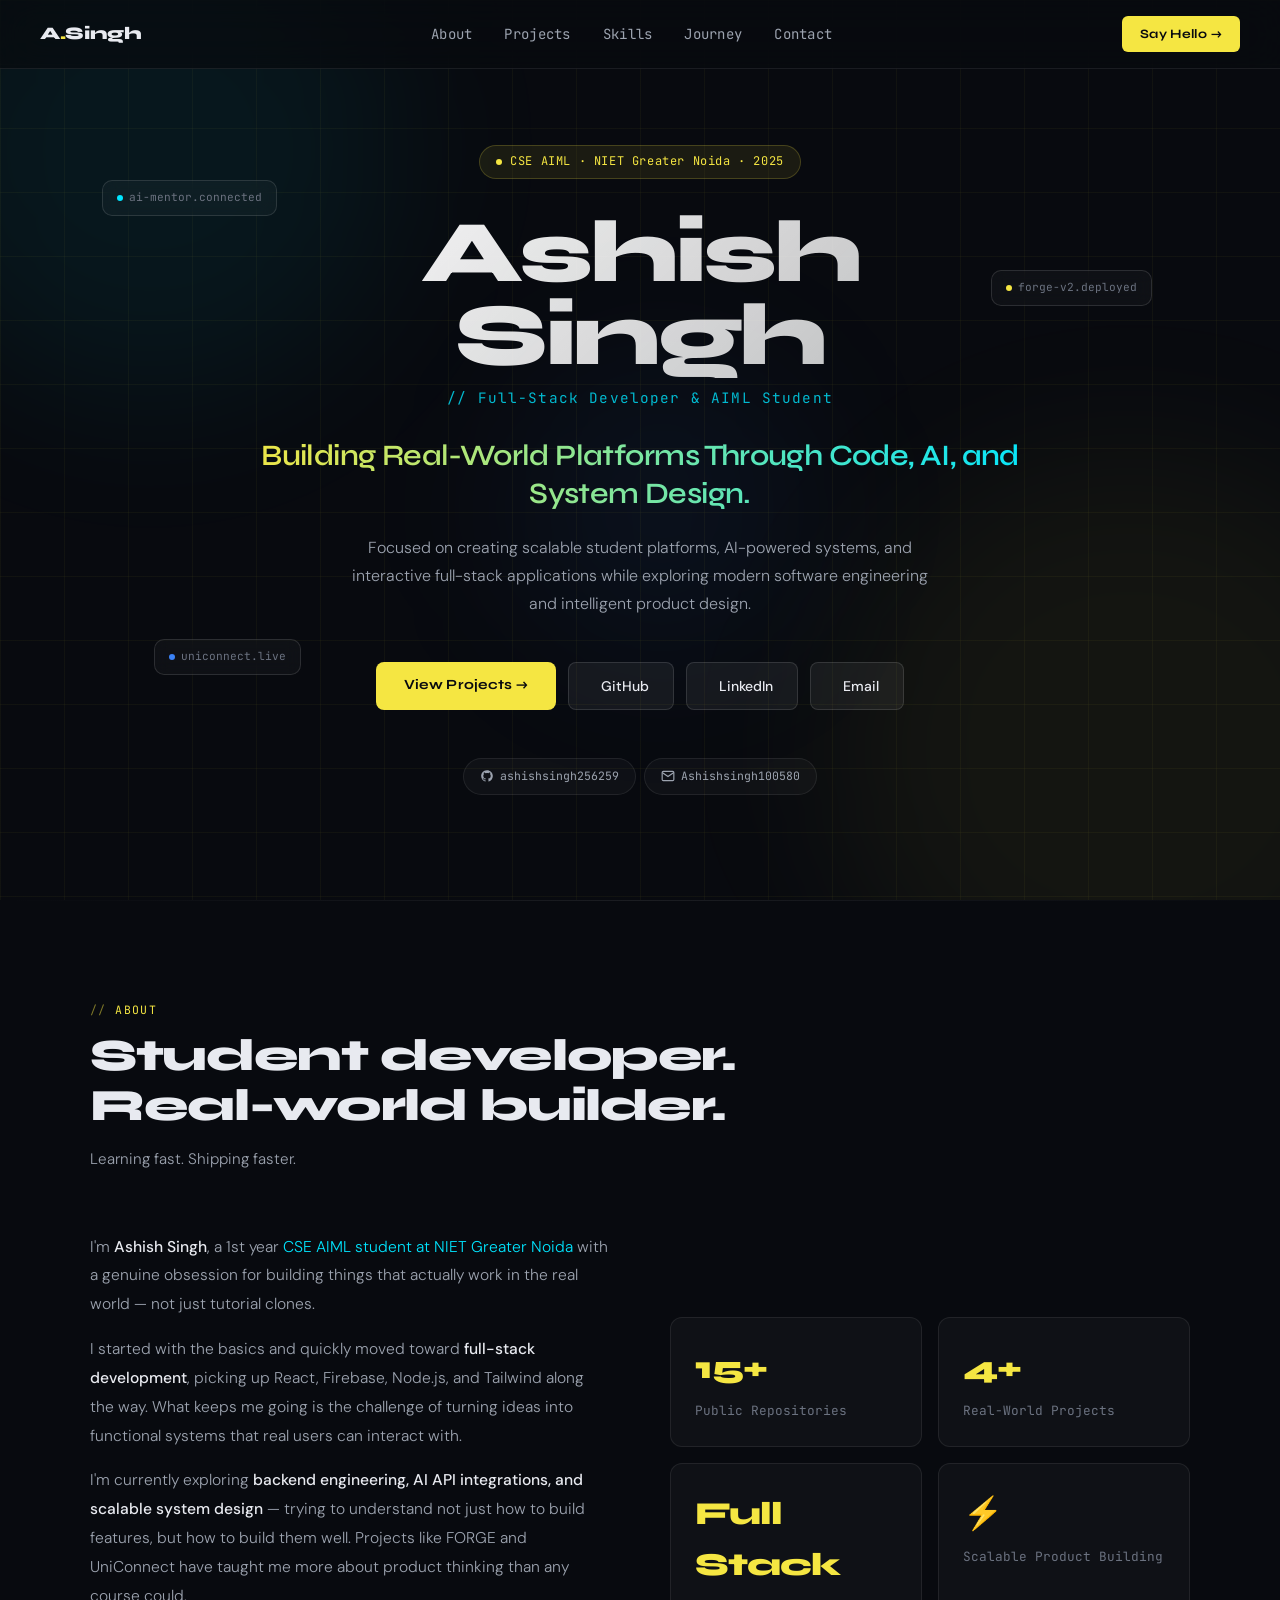
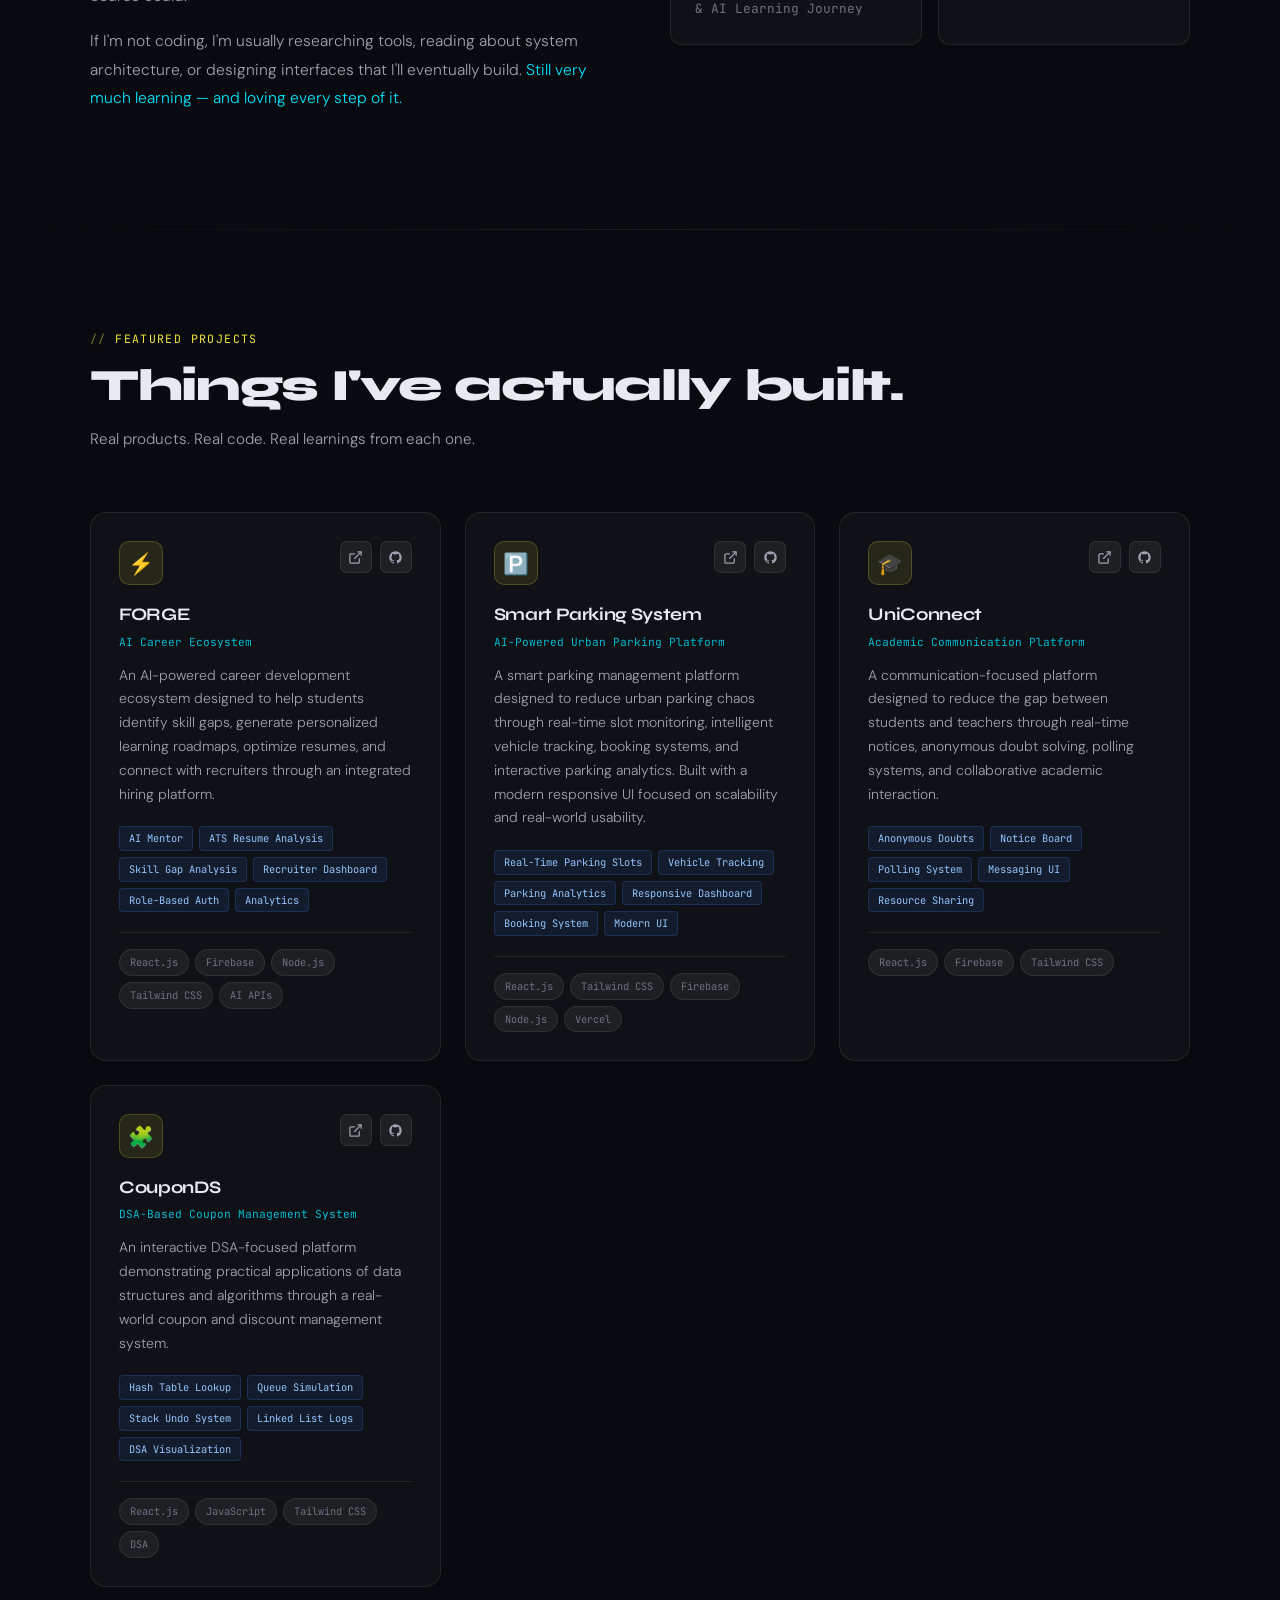
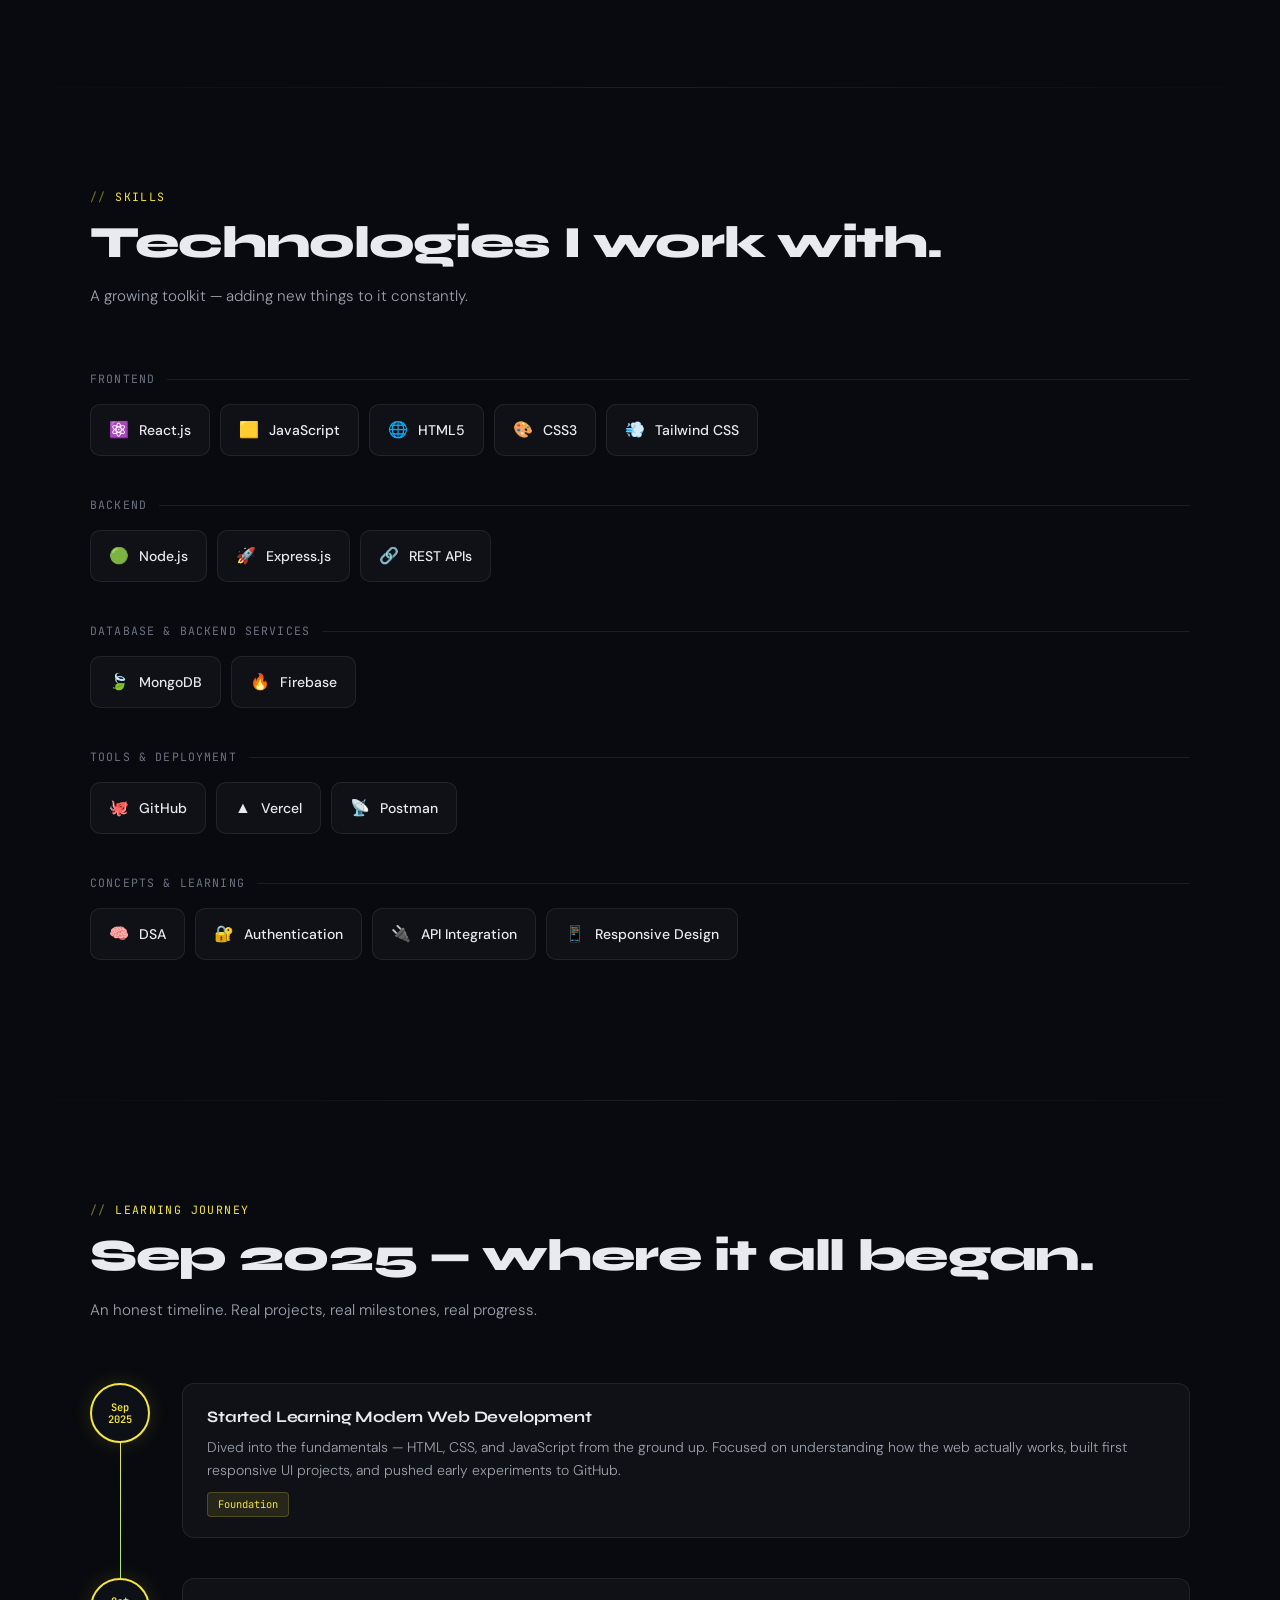
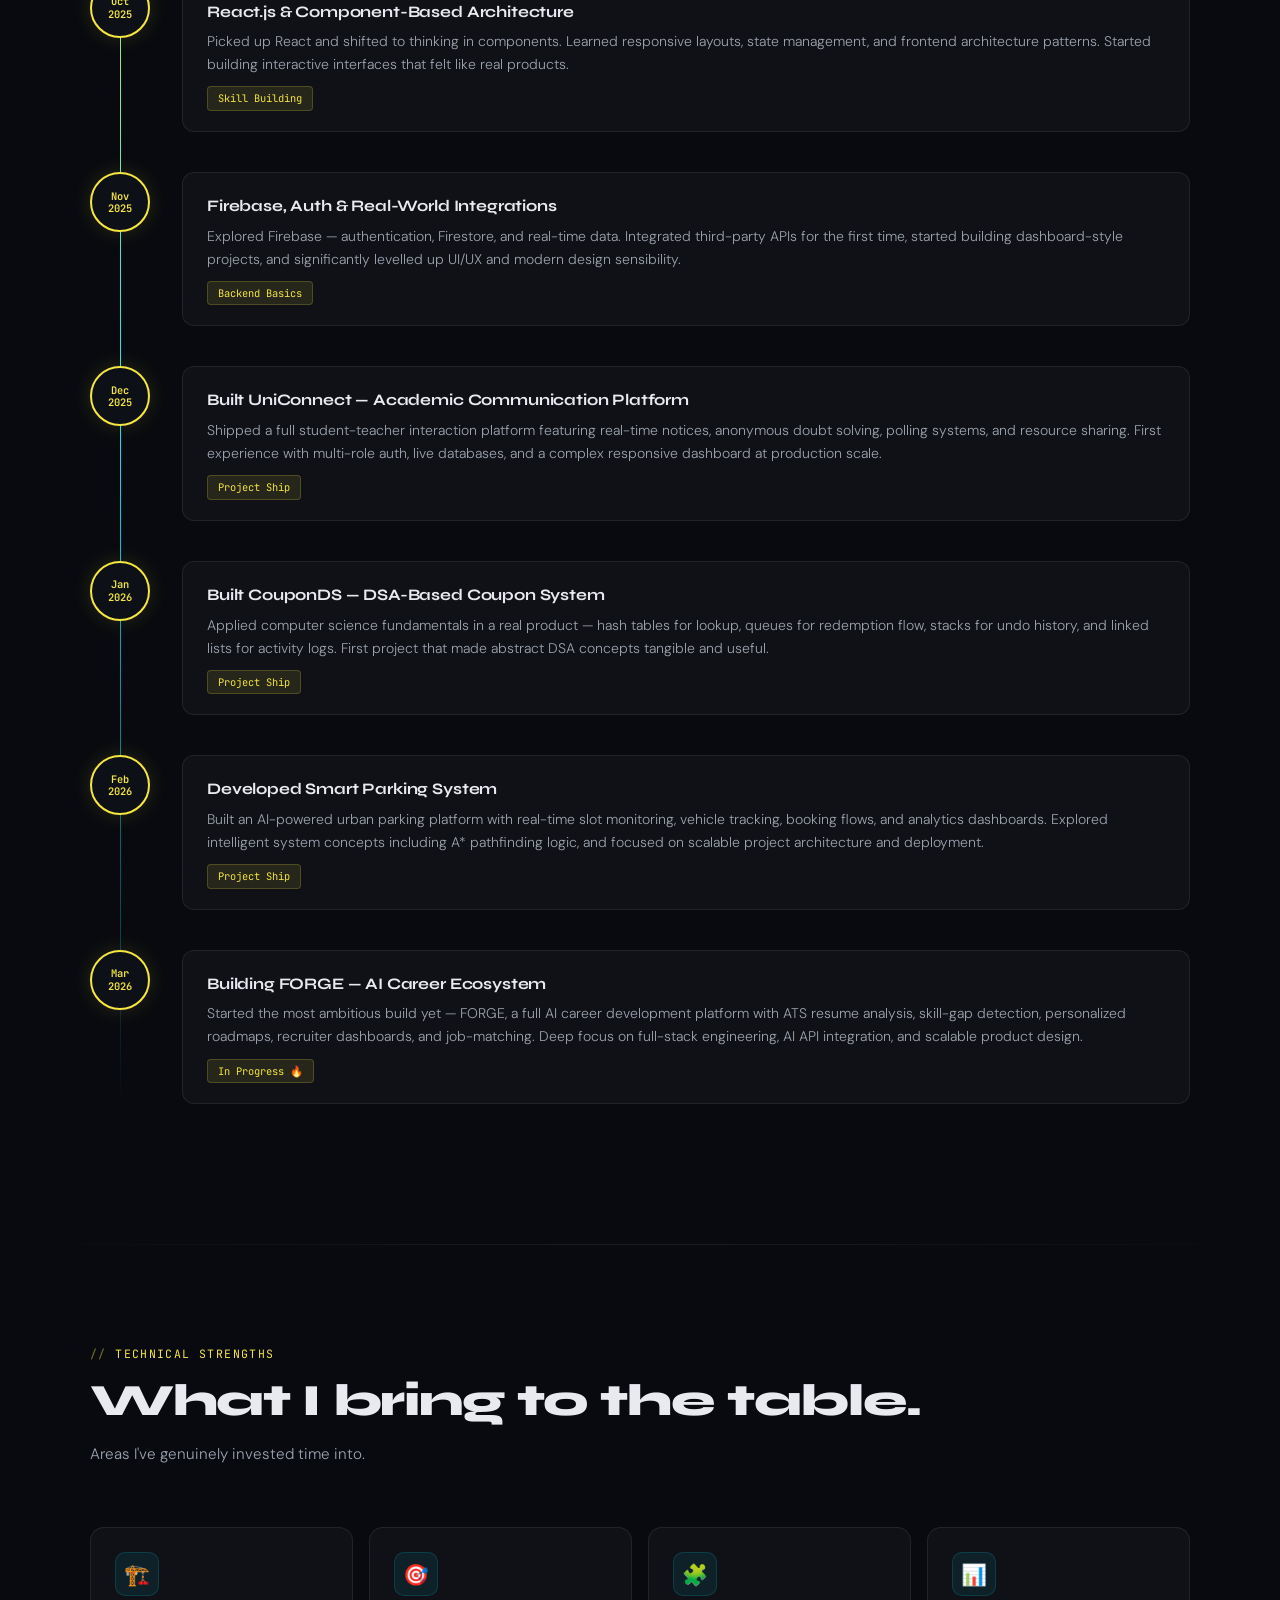
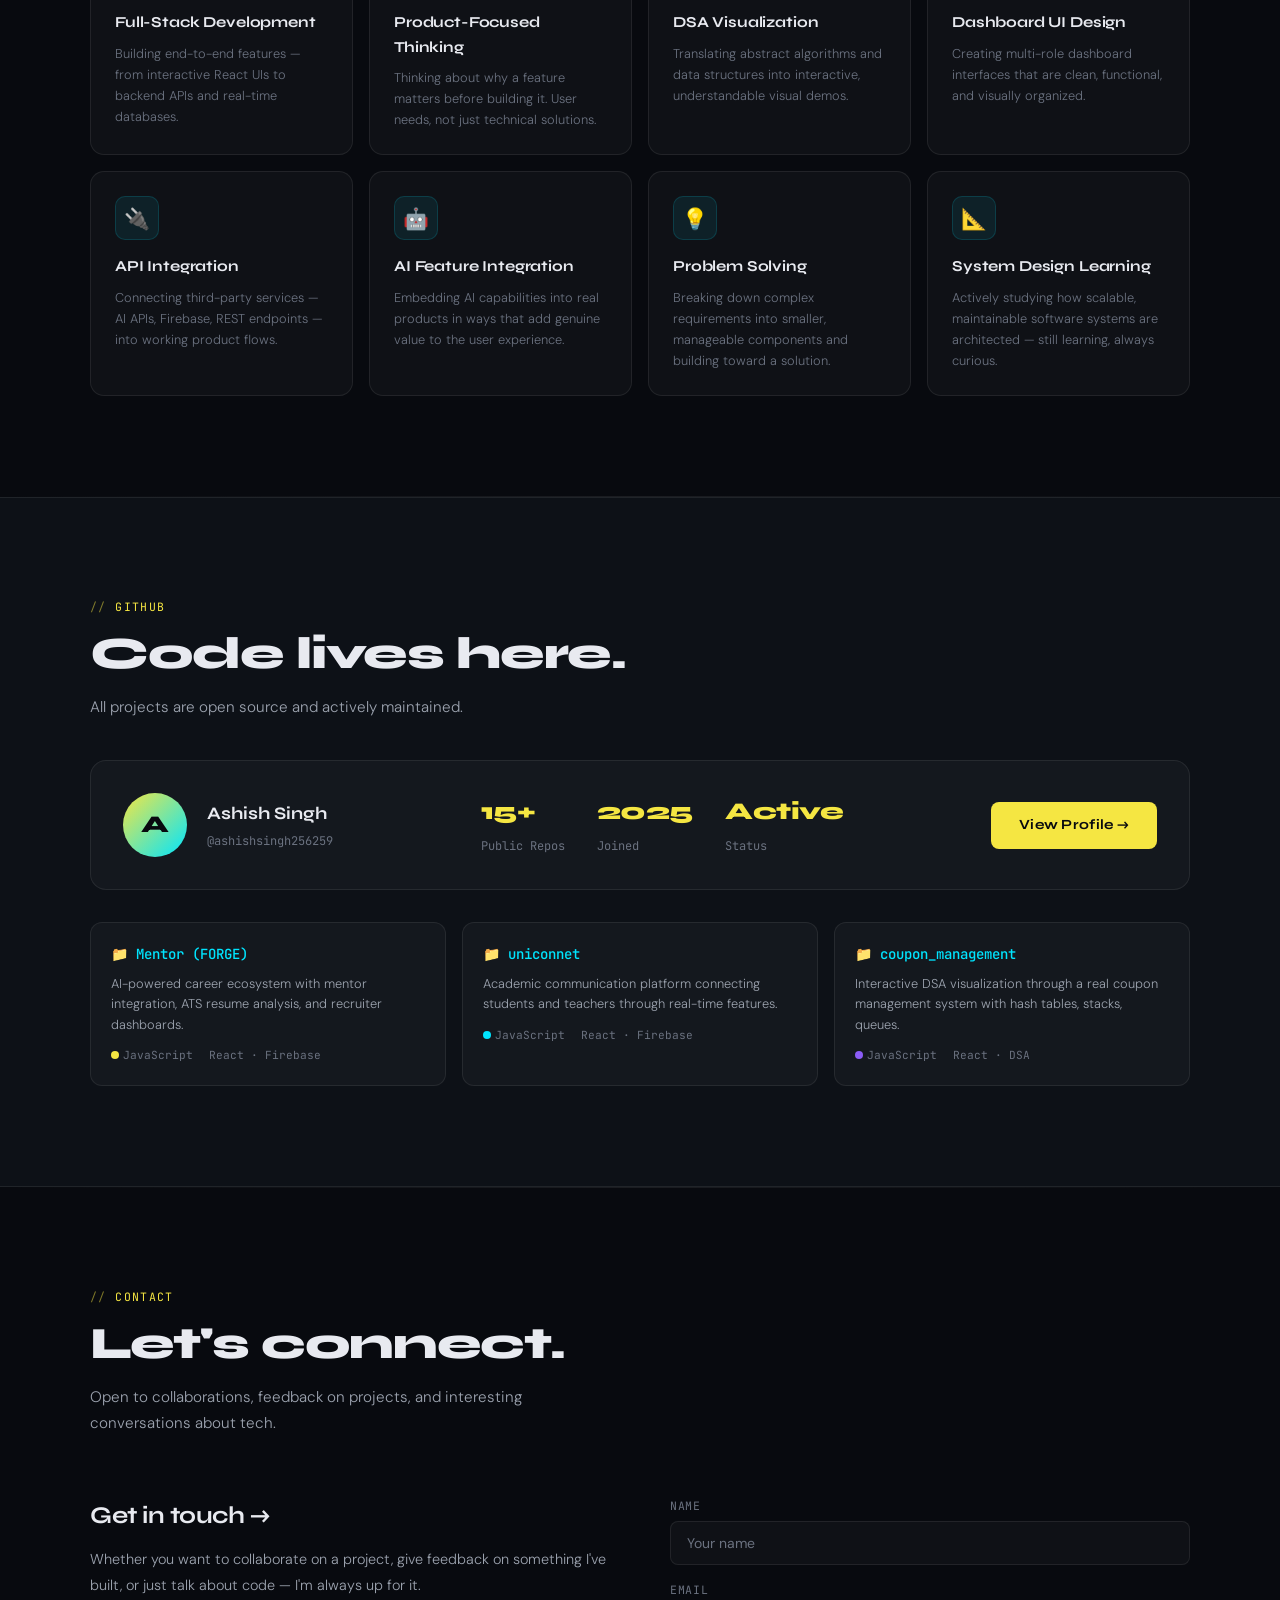
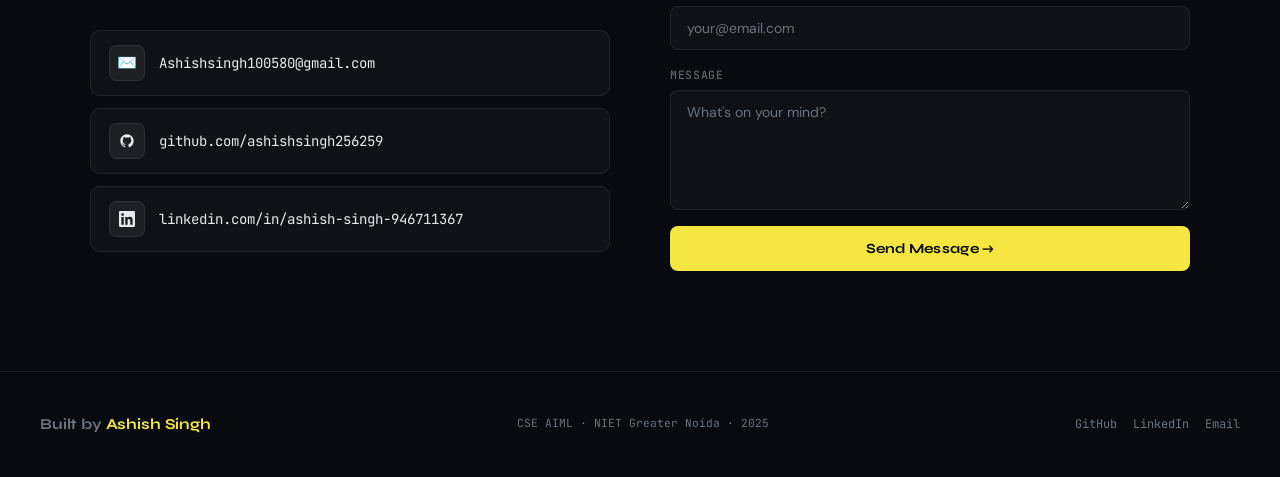
==== commit 6bd66a52: "Update print statement from 'Hello' to 'Goodbye'" ====
--- a/index.html
+++ b/index.html
@@ -766,20 +766,20 @@
       </div>
       <div class="about-stats">
         <div class="stat-card">
-          <span class="stat-num">3+</span>
-          <span class="stat-label">Real Projects Shipped</span>
+          <span class="stat-num">15+</span>
+          <span class="stat-label">Public Repositories</span>
         </div>
         <div class="stat-card">
-          <span class="stat-num">8+</span>
-          <span class="stat-label">Technologies Learned</span>
+          <span class="stat-num">4+</span>
+          <span class="stat-label">Real-World Projects</span>
         </div>
         <div class="stat-card">
-          <span class="stat-num">1st</span>
-          <span class="stat-label">Year CSE AIML</span>
+          <span class="stat-num">Full<br>Stack</span>
+          <span class="stat-label">& AI Learning Journey</span>
         </div>
         <div class="stat-card">
-          <span class="stat-num">∞</span>
-          <span class="stat-label">Things to Still Learn</span>
+          <span class="stat-num">⚡</span>
+          <span class="stat-label">Scalable Product Building</span>
         </div>
       </div>
     </div>
@@ -830,6 +830,39 @@
         </div>
       </div>
 
+      <!-- Smart Parking System -->
+      <div class="project-card">
+        <div class="project-header">
+          <div class="project-icon">🅿️</div>
+          <div class="project-links">
+            <a href="https://smart-parking-system-fawn.vercel.app/" target="_blank" rel="noopener" class="project-link" title="Live Demo">
+              <svg viewBox="0 0 24 24" fill="none" stroke="currentColor" stroke-width="2"><path d="M18 13v6a2 2 0 01-2 2H5a2 2 0 01-2-2V8a2 2 0 012-2h6"/><polyline points="15 3 21 3 21 9"/><line x1="10" y1="14" x2="21" y2="3"/></svg>
+            </a>
+            <a href="https://github.com/ashishsingh256259/Smart-Parking-System.git" target="_blank" rel="noopener" class="project-link" title="GitHub">
+              <svg viewBox="0 0 24 24" fill="currentColor"><path d="M12 2C6.477 2 2 6.477 2 12c0 4.42 2.865 8.17 6.839 9.49.5.092.682-.217.682-.482 0-.237-.008-.866-.013-1.7-2.782.604-3.369-1.34-3.369-1.34-.454-1.156-1.11-1.463-1.11-1.463-.908-.62.069-.608.069-.608 1.003.07 1.531 1.03 1.531 1.03.892 1.529 2.341 1.087 2.91.832.092-.647.35-1.088.636-1.338-2.22-.253-4.555-1.11-4.555-4.943 0-1.091.39-1.984 1.029-2.683-.103-.253-.446-1.27.098-2.647 0 0 .84-.269 2.75 1.025A9.578 9.578 0 0112 6.836c.85.004 1.705.114 2.504.336 1.909-1.294 2.747-1.025 2.747-1.025.546 1.377.203 2.394.1 2.647.64.699 1.028 1.592 1.028 2.683 0 3.842-2.339 4.687-4.566 4.935.359.309.678.919.678 1.852 0 1.336-.012 2.415-.012 2.741 0 .267.18.578.688.48C19.137 20.167 22 16.418 22 12c0-5.523-4.477-10-10-10z"/></svg>
+            </a>
+          </div>
+        </div>
+        <div class="project-name">Smart Parking System</div>
+        <div class="project-subtitle">AI-Powered Urban Parking Platform</div>
+        <p class="project-desc">A smart parking management platform designed to reduce urban parking chaos through real-time slot monitoring, intelligent vehicle tracking, booking systems, and interactive parking analytics. Built with a modern responsive UI focused on scalability and real-world usability.</p>
+        <div class="project-features">
+          <span class="feature-tag">Real-Time Parking Slots</span>
+          <span class="feature-tag">Vehicle Tracking</span>
+          <span class="feature-tag">Parking Analytics</span>
+          <span class="feature-tag">Responsive Dashboard</span>
+          <span class="feature-tag">Booking System</span>
+          <span class="feature-tag">Modern UI</span>
+        </div>
+        <div class="project-stack">
+          <span class="stack-tag">React.js</span>
+          <span class="stack-tag">Tailwind CSS</span>
+          <span class="stack-tag">Firebase</span>
+          <span class="stack-tag">Node.js</span>
+          <span class="stack-tag">Vercel</span>
+        </div>
+      </div>
+
       <!-- UniConnect -->
       <div class="project-card">
         <div class="project-header">
@@ -957,48 +990,64 @@
 <section id="journey">
   <div class="container fade-up">
     <div class="section-label">Learning Journey</div>
-    <h2 class="section-title">2025 — where it all began.</h2>
-    <p class="section-desc">An honest timeline. No inflated experience. Just real progress.</p>
+    <h2 class="section-title">Sep 2025 — where it all began.</h2>
+    <p class="section-desc">An honest timeline. Real projects, real milestones, real progress.</p>
 
     <div class="timeline">
       <div class="timeline-item">
-        <div class="timeline-dot">Jan<br>2025</div>
+        <div class="timeline-dot">Sep<br>2025</div>
         <div class="timeline-content">
-          <div class="timeline-title">Started Full-Stack Development</div>
-          <p class="timeline-desc">Dove into HTML, CSS, JavaScript, and React. Started understanding how frontend and backend connect, and got comfortable with building real UIs from scratch.</p>
+          <div class="timeline-title">Started Learning Modern Web Development</div>
+          <p class="timeline-desc">Dived into the fundamentals — HTML, CSS, and JavaScript from the ground up. Focused on understanding how the web actually works, built first responsive UI projects, and pushed early experiments to GitHub.</p>
           <span class="timeline-badge">Foundation</span>
         </div>
       </div>
       <div class="timeline-item">
-        <div class="timeline-dot">Mar<br>2025</div>
+        <div class="timeline-dot">Oct<br>2025</div>
         <div class="timeline-content">
-          <div class="timeline-title">Built CouponDS — DSA Meets Real UI</div>
-          <p class="timeline-desc">Created an interactive coupon management system using real data structures — hash tables, stacks, queues, and linked lists — with a visual React interface. First project that combined theory with practical output.</p>
+          <div class="timeline-title">React.js & Component-Based Architecture</div>
+          <p class="timeline-desc">Picked up React and shifted to thinking in components. Learned responsive layouts, state management, and frontend architecture patterns. Started building interactive interfaces that felt like real products.</p>
+          <span class="timeline-badge">Skill Building</span>
+        </div>
+      </div>
+      <div class="timeline-item">
+        <div class="timeline-dot">Nov<br>2025</div>
+        <div class="timeline-content">
+          <div class="timeline-title">Firebase, Auth & Real-World Integrations</div>
+          <p class="timeline-desc">Explored Firebase — authentication, Firestore, and real-time data. Integrated third-party APIs for the first time, started building dashboard-style projects, and significantly levelled up UI/UX and modern design sensibility.</p>
+          <span class="timeline-badge">Backend Basics</span>
+        </div>
+      </div>
+      <div class="timeline-item">
+        <div class="timeline-dot">Dec<br>2025</div>
+        <div class="timeline-content">
+          <div class="timeline-title">Built UniConnect — Academic Communication Platform</div>
+          <p class="timeline-desc">Shipped a full student-teacher interaction platform featuring real-time notices, anonymous doubt solving, polling systems, and resource sharing. First experience with multi-role auth, live databases, and a complex responsive dashboard at production scale.</p>
           <span class="timeline-badge">Project Ship</span>
         </div>
       </div>
       <div class="timeline-item">
-        <div class="timeline-dot">Apr<br>2025</div>
+        <div class="timeline-dot">Jan<br>2026</div>
         <div class="timeline-content">
-          <div class="timeline-title">Launched UniConnect</div>
-          <p class="timeline-desc">Built a student-teacher communication platform with Firebase backend, anonymous doubt solving, polling, and a notice board. First experience with real-time database, auth, and multi-role systems.</p>
+          <div class="timeline-title">Built CouponDS — DSA-Based Coupon System</div>
+          <p class="timeline-desc">Applied computer science fundamentals in a real product — hash tables for lookup, queues for redemption flow, stacks for undo history, and linked lists for activity logs. First project that made abstract DSA concepts tangible and useful.</p>
           <span class="timeline-badge">Project Ship</span>
         </div>
       </div>
       <div class="timeline-item">
-        <div class="timeline-dot">Now<br>2025</div>
+        <div class="timeline-dot">Feb<br>2026</div>
         <div class="timeline-content">
-          <div class="timeline-title">Developing FORGE — AI Career Ecosystem</div>
-          <p class="timeline-desc">Building the most ambitious project yet: an AI-powered platform with resume analysis, skill-gap detection, personalized learning roadmaps, recruiter dashboards, and job-matching. Exploring AI APIs, complex auth, and scalable system design.</p>
+          <div class="timeline-title">Developed Smart Parking System</div>
+          <p class="timeline-desc">Built an AI-powered urban parking platform with real-time slot monitoring, vehicle tracking, booking flows, and analytics dashboards. Explored intelligent system concepts including A* pathfinding logic, and focused on scalable project architecture and deployment.</p>
+          <span class="timeline-badge">Project Ship</span>
+        </div>
+      </div>
+      <div class="timeline-item">
+        <div class="timeline-dot">Mar<br>2026</div>
+        <div class="timeline-content">
+          <div class="timeline-title">Building FORGE — AI Career Ecosystem</div>
+          <p class="timeline-desc">Started the most ambitious build yet — FORGE, a full AI career development platform with ATS resume analysis, skill-gap detection, personalized roadmaps, recruiter dashboards, and job-matching. Deep focus on full-stack engineering, AI API integration, and scalable product design.</p>
           <span class="timeline-badge">In Progress 🔥</span>
-        </div>
-      </div>
-      <div class="timeline-item">
-        <div class="timeline-dot">Next<br/>2025</div>
-        <div class="timeline-content">
-          <div class="timeline-title">Exploring Backend Engineering & AI Systems</div>
-          <p class="timeline-desc">Diving deeper into Node.js, Express, MongoDB, and how to build APIs that scale. Also studying how to integrate LLMs meaningfully into user-facing products — not as gimmicks, but as genuinely useful features.</p>
-          <span class="timeline-badge">Learning Phase</span>
         </div>
       </div>
     </div>
@@ -1078,7 +1127,7 @@
       </div>
       <div class="github-stats">
         <div>
-          <span class="gh-stat-val">3+</span>
+          <span class="gh-stat-val">15+</span>
           <span class="gh-stat-label">Public Repos</span>
         </div>
         <div>
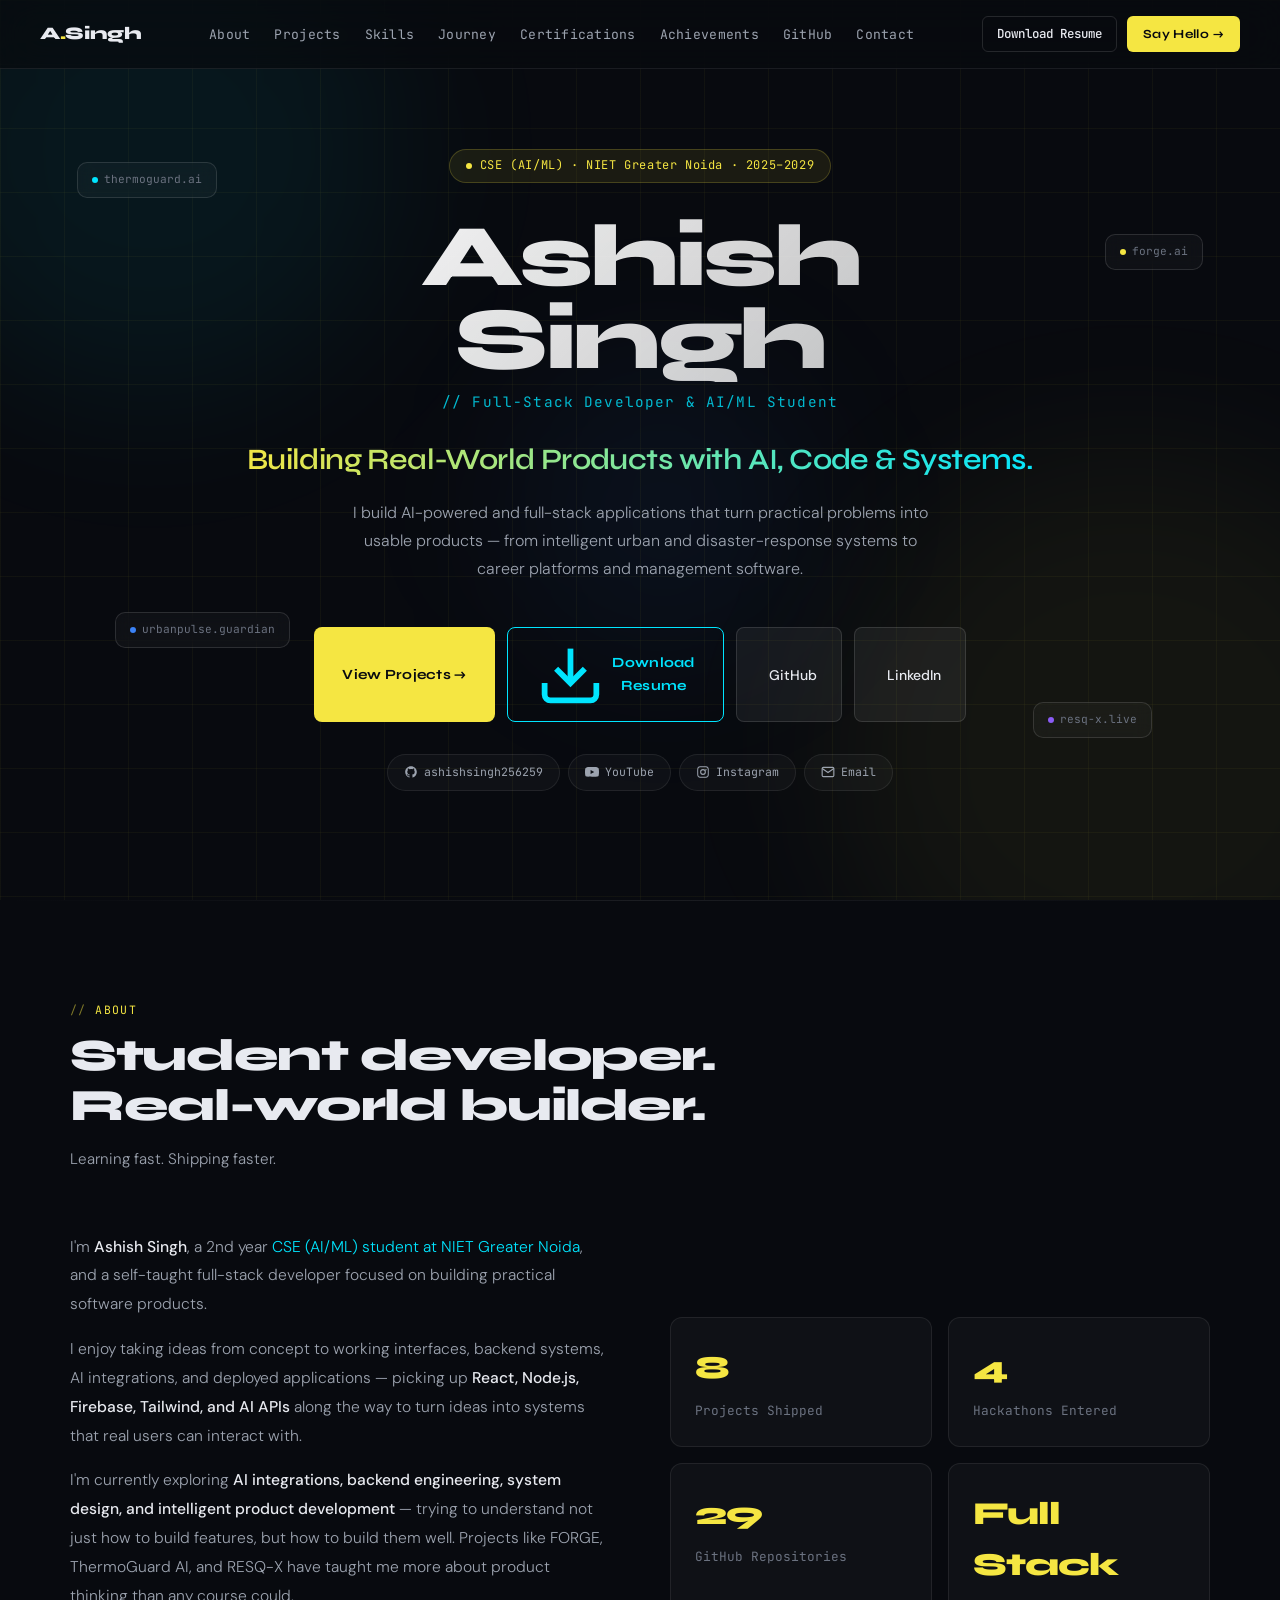
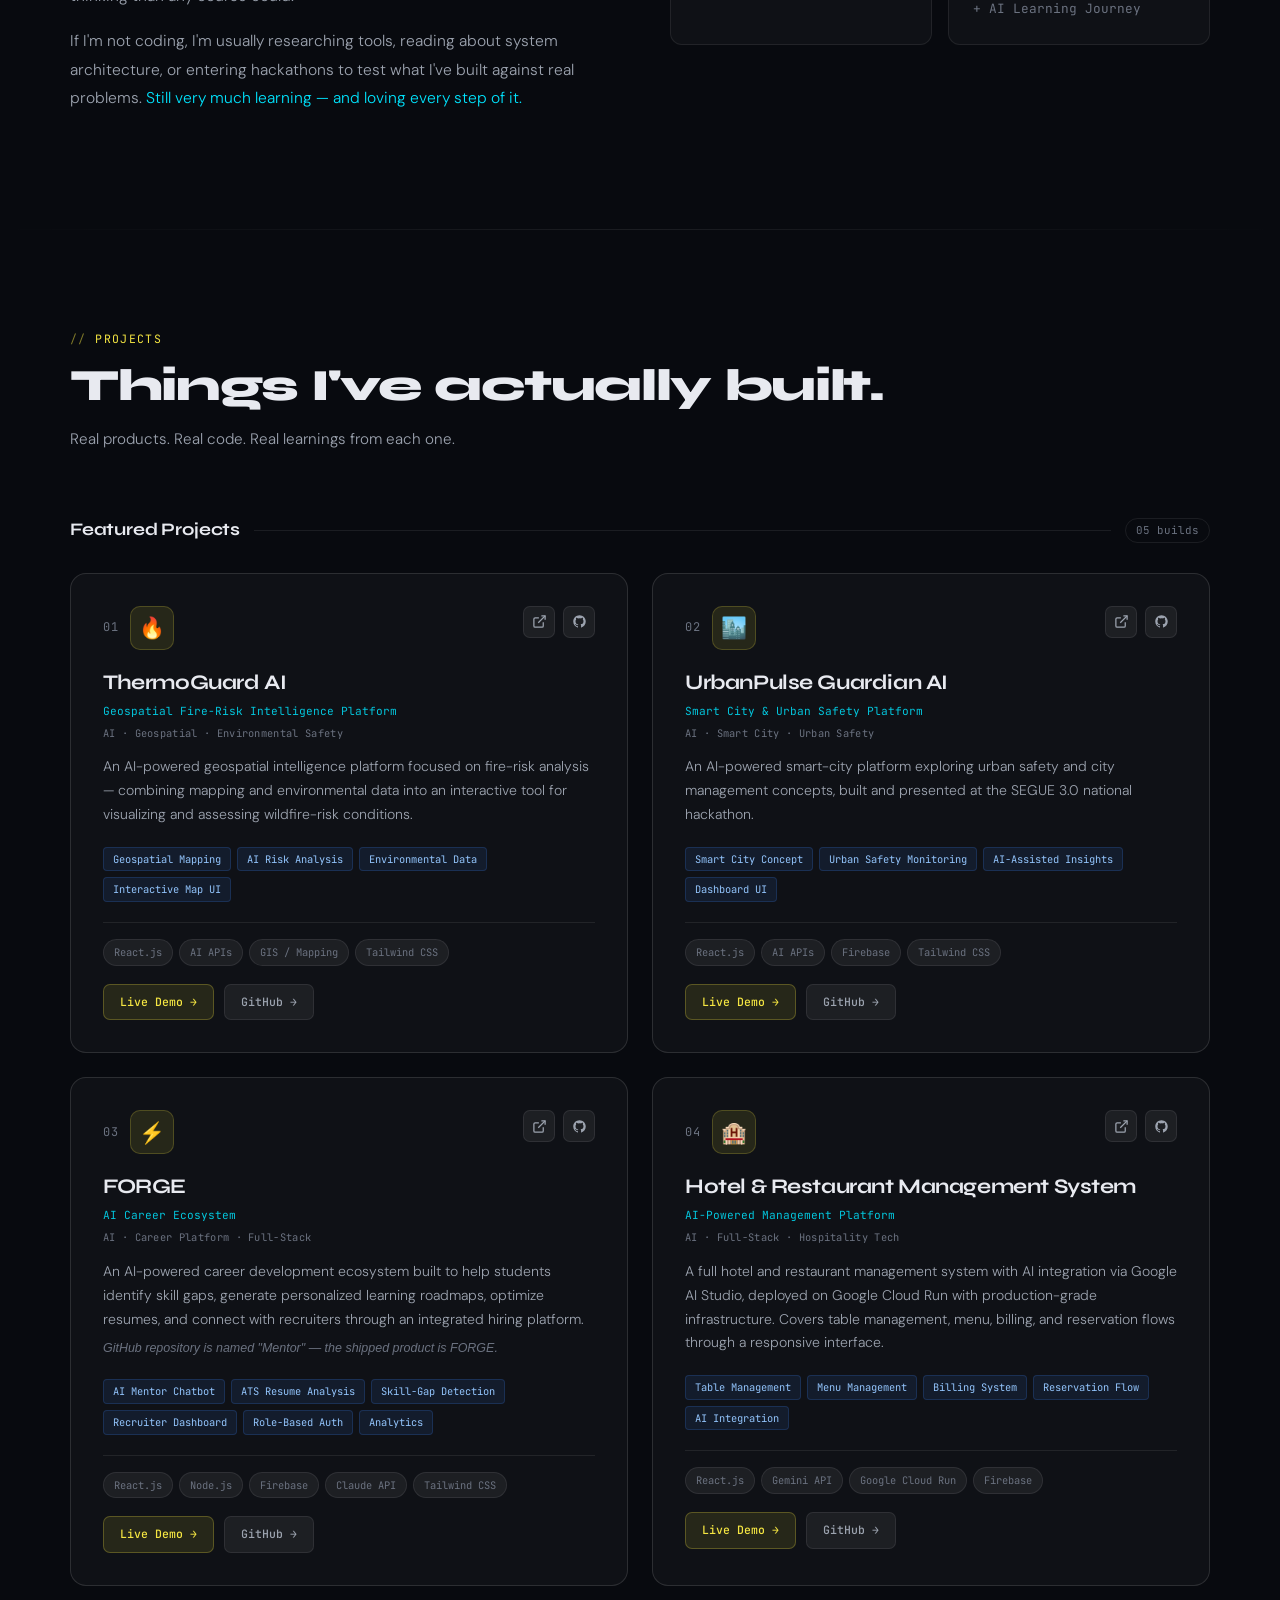
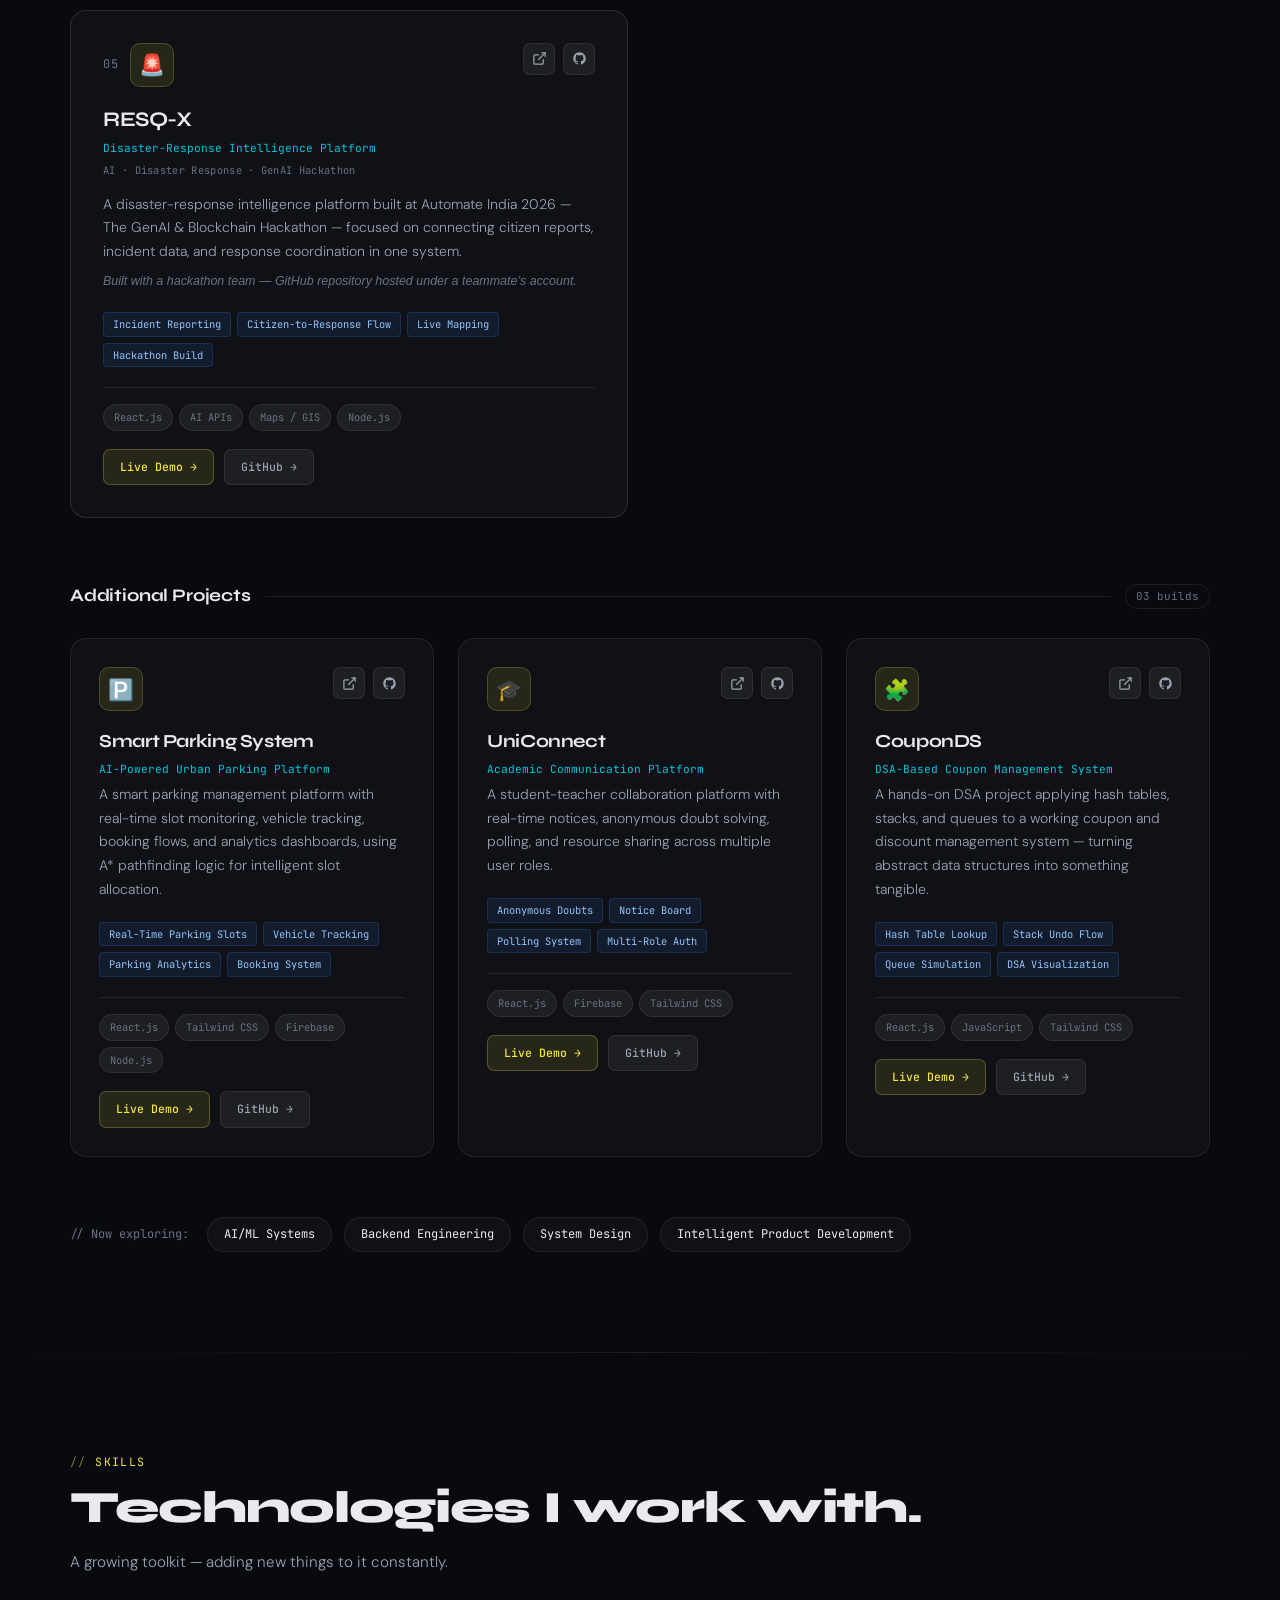
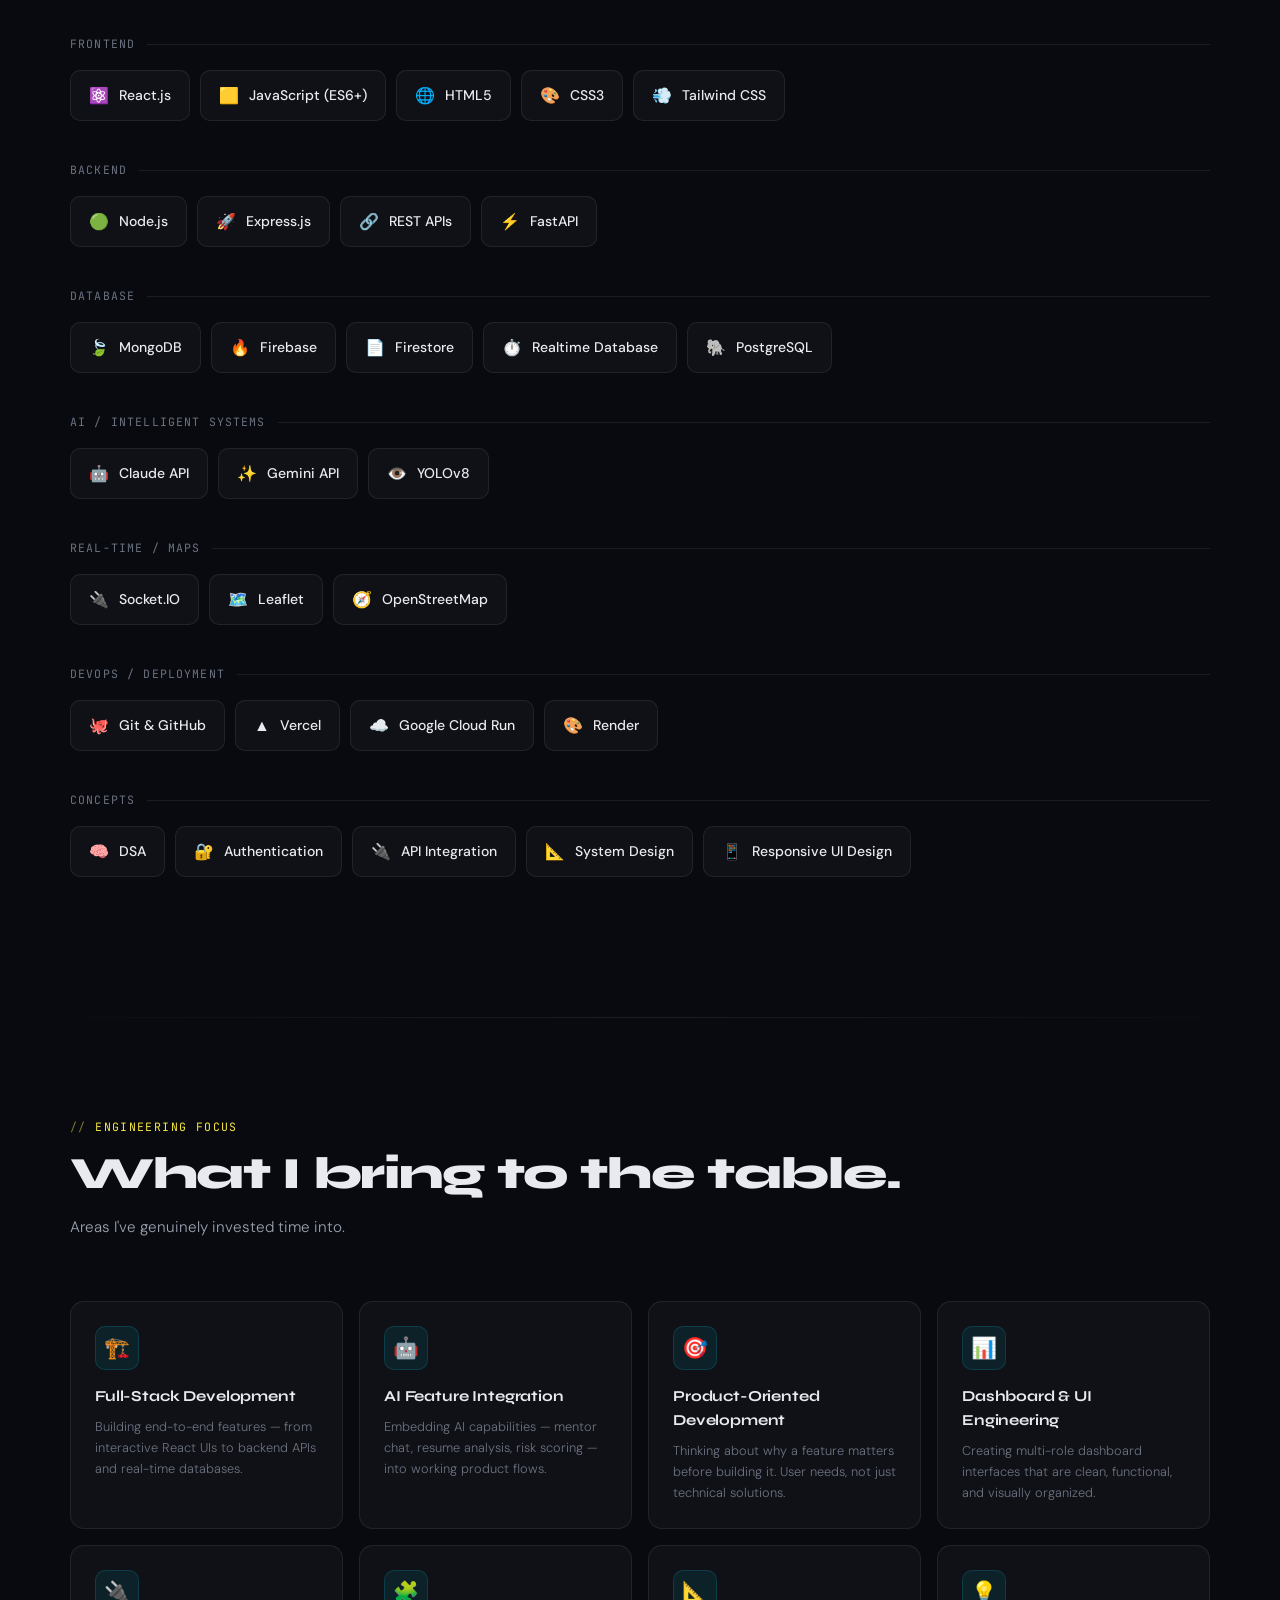
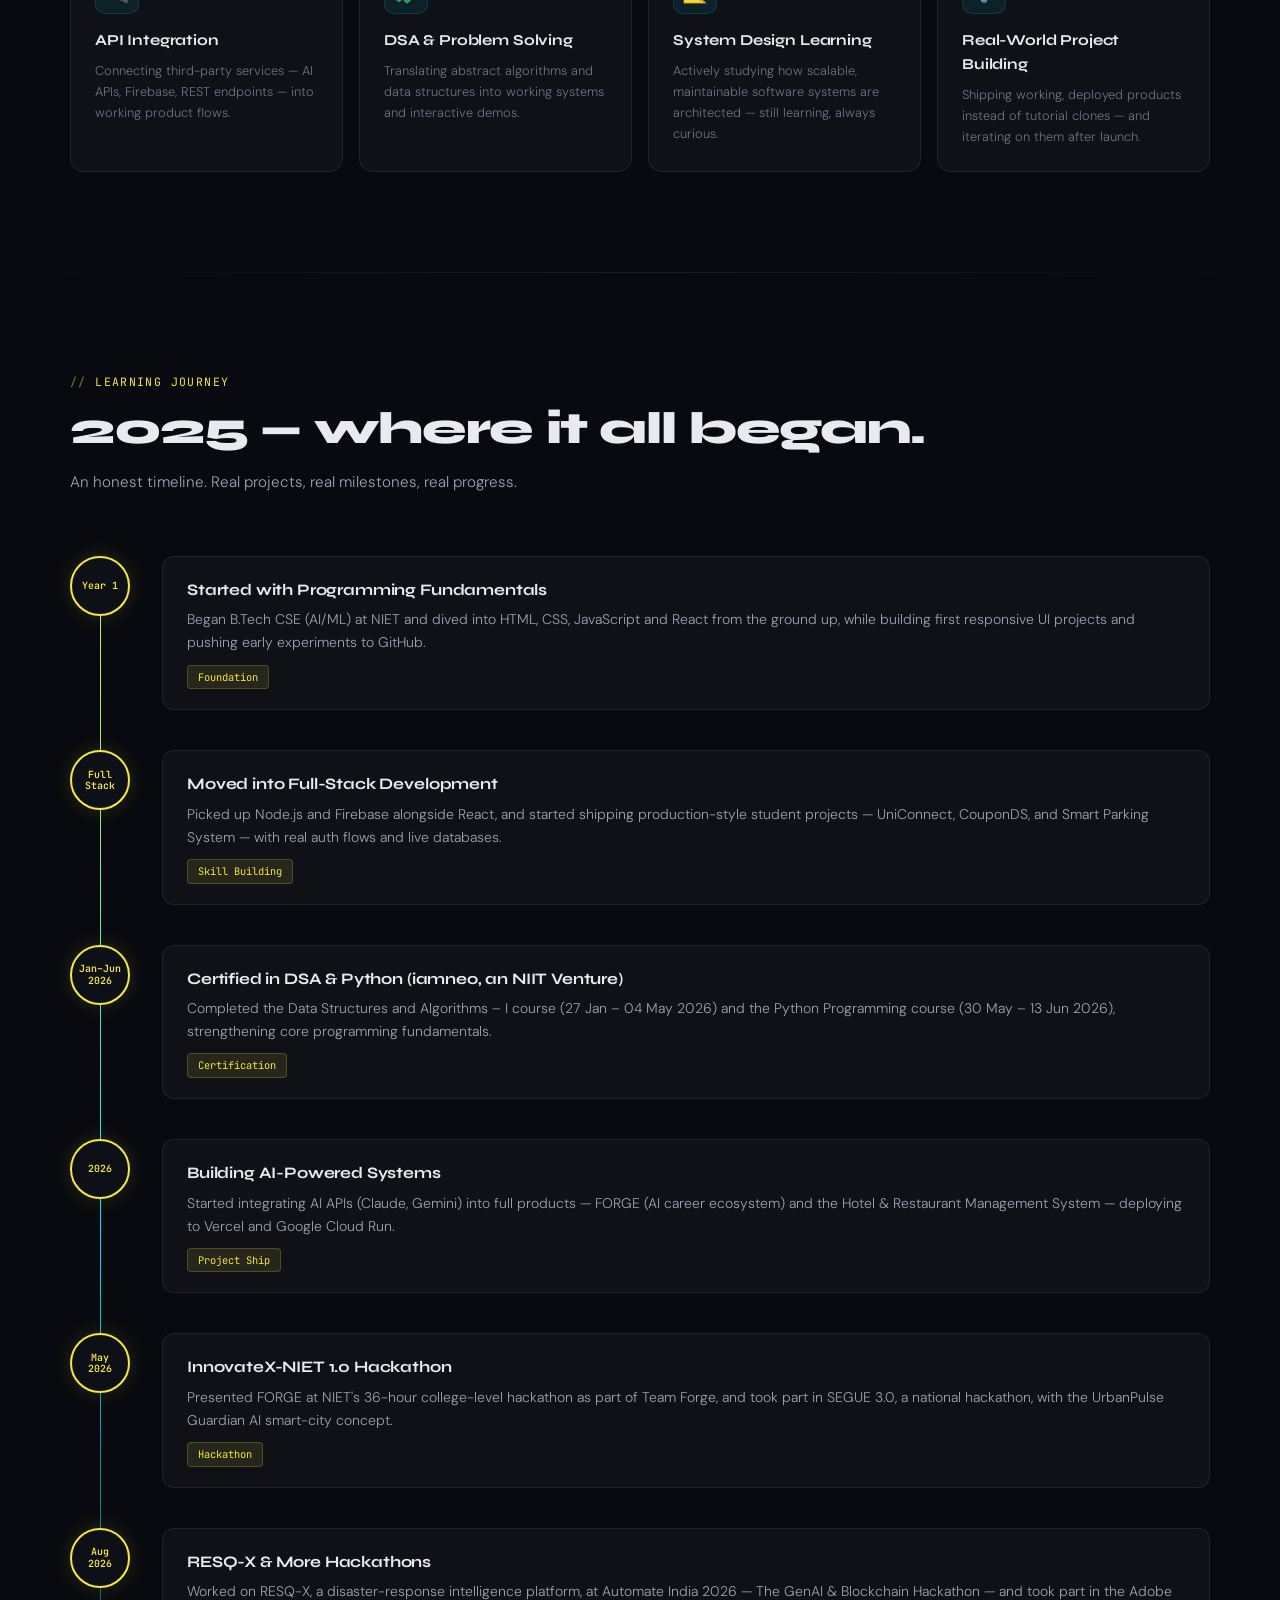
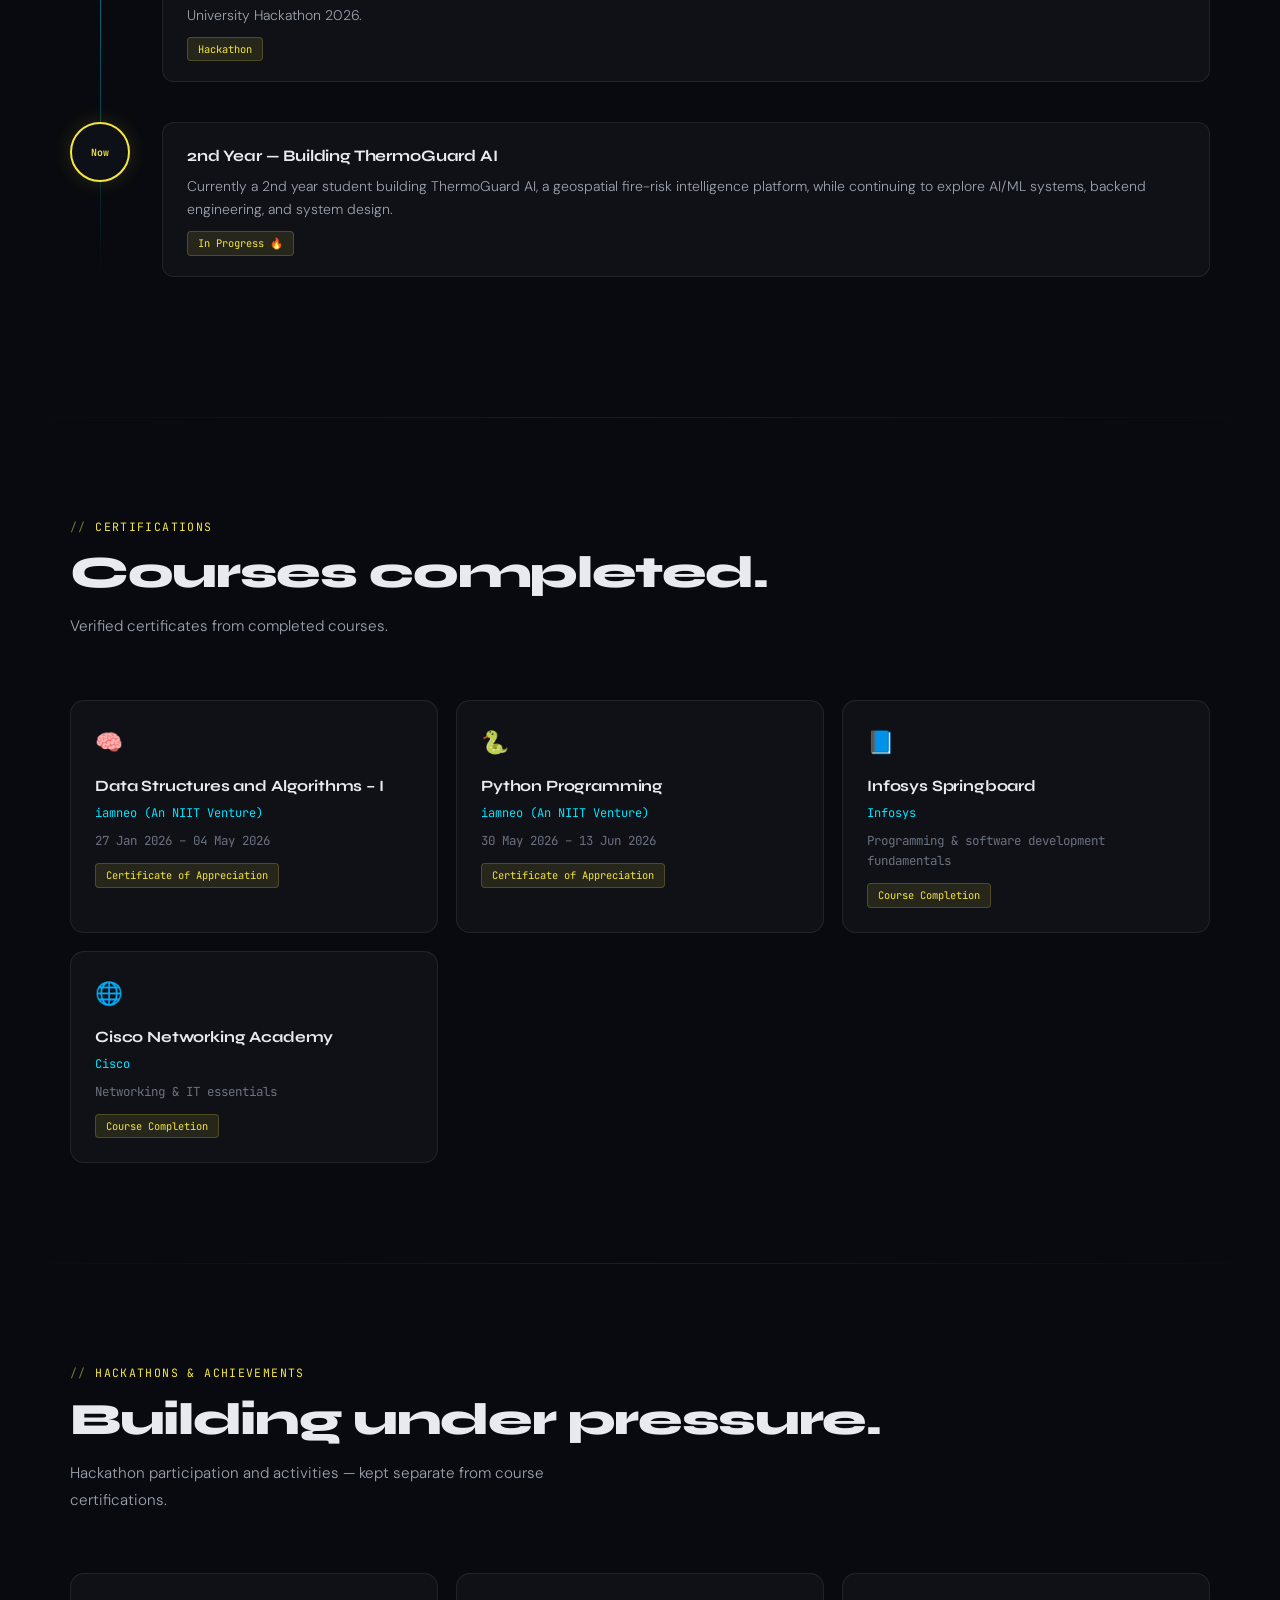
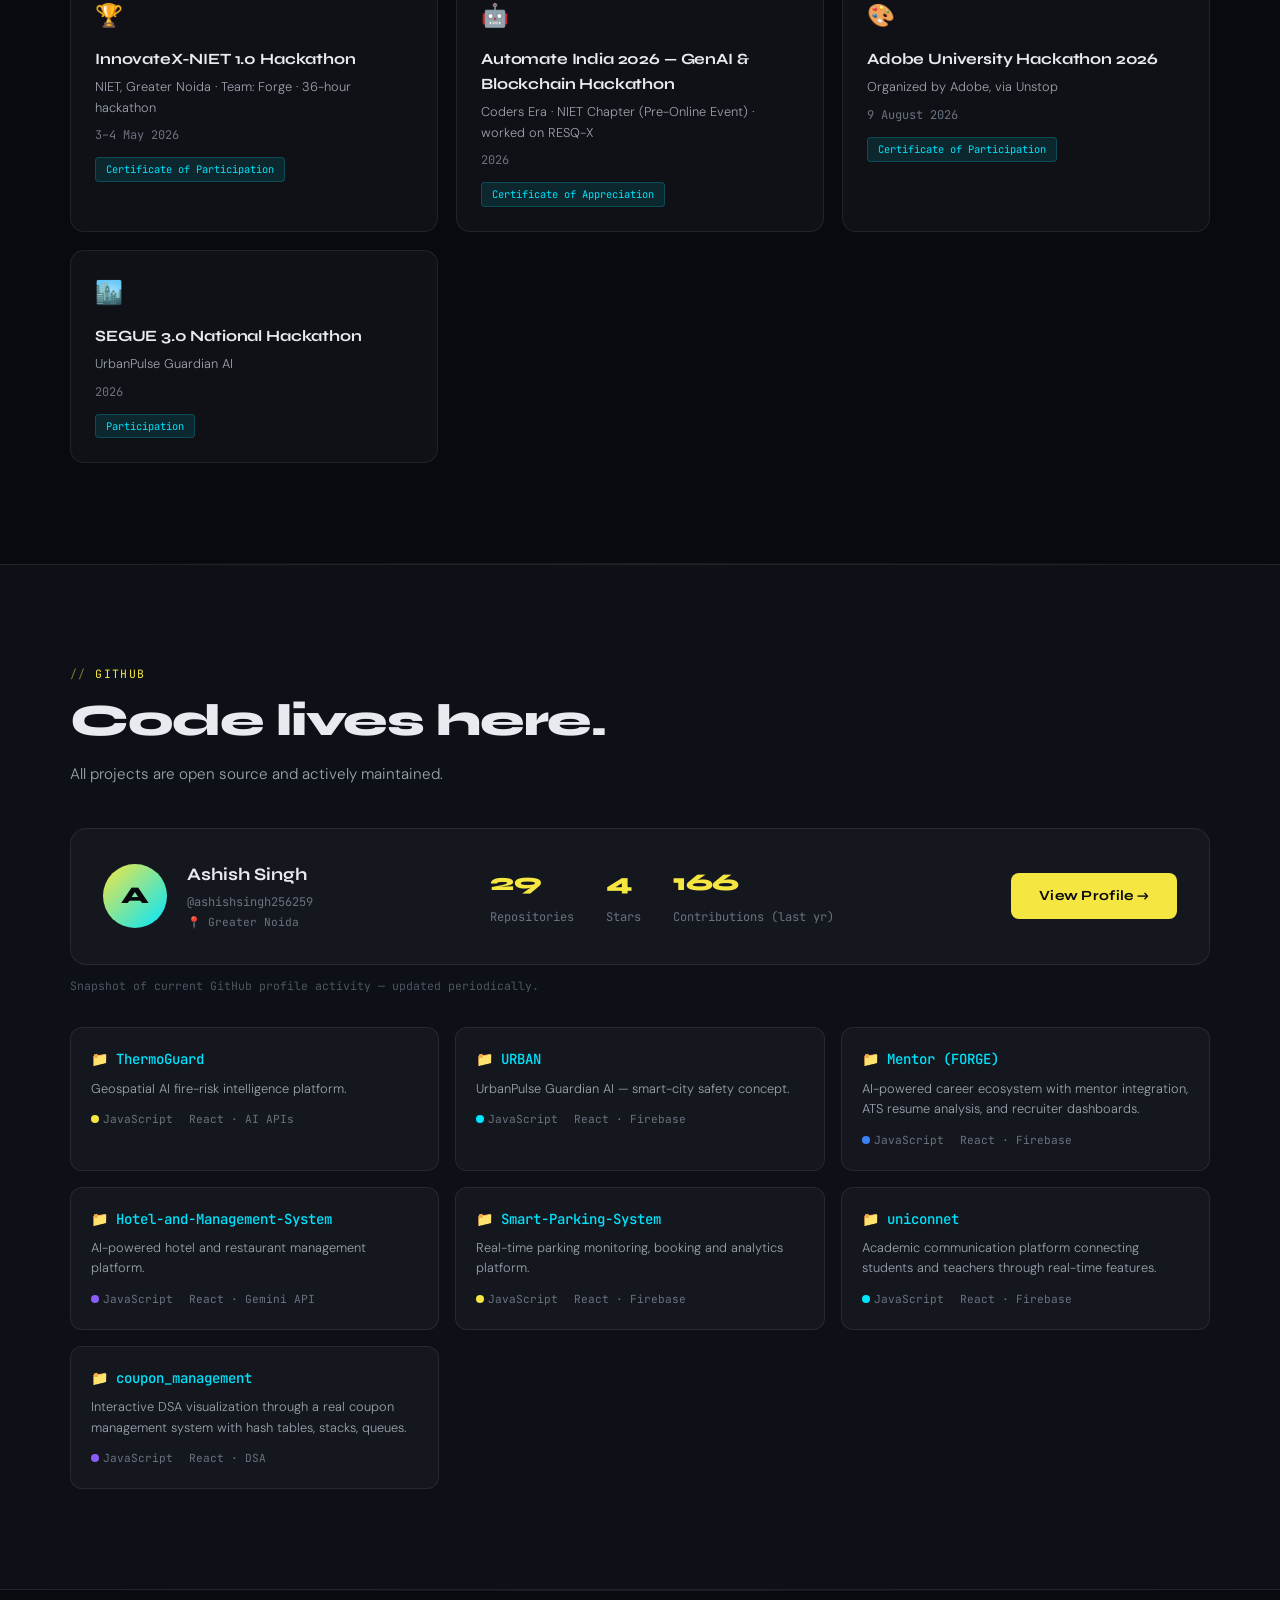
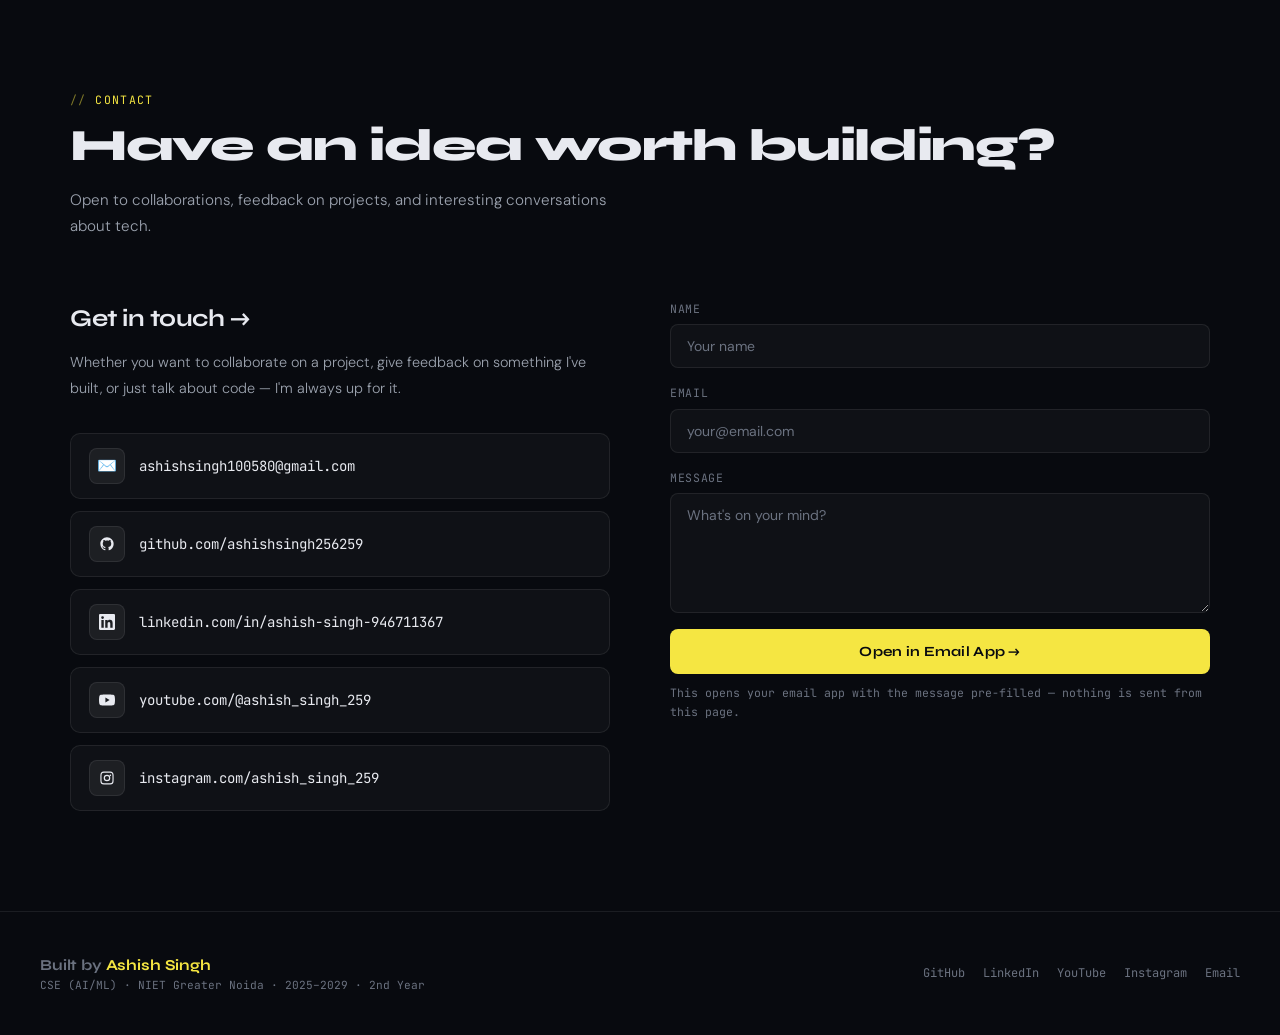
==== commit 5e9a8bf9: "Update print statement from 'Hello' to 'Goodbye'" ====
--- a/index.html
+++ b/index.html
@@ -3,7 +3,25 @@
 <head>
 <meta charset="UTF-8" />
 <meta name="viewport" content="width=device-width, initial-scale=1.0" />
-<title>Ashish Singh — Full-Stack Developer & AIML Student</title>
+<title>Ashish Singh — Full-Stack Developer & AI/ML Student</title>
+<meta name="description" content="Ashish Singh — CSE (AI/ML) student at NIET Greater Noida and self-taught full-stack developer building AI-powered platforms across urban safety, disaster response, career tech, and hospitality management." />
+<meta name="author" content="Ashish Singh" />
+<link rel="canonical" href="https://self-intro-beryl.vercel.app/" />
+
+<!-- Open Graph -->
+<meta property="og:type" content="website" />
+<meta property="og:title" content="Ashish Singh — Full-Stack Developer & AI/ML Student" />
+<meta property="og:description" content="CSE (AI/ML) student and self-taught full-stack developer building AI-powered, real-world platforms — from smart-city and disaster-response systems to career tech and hospitality management." />
+<meta property="og:url" content="https://self-intro-beryl.vercel.app/" />
+<meta property="og:site_name" content="Ashish Singh — Portfolio" />
+
+<!-- Twitter -->
+<meta name="twitter:card" content="summary" />
+<meta name="twitter:title" content="Ashish Singh — Full-Stack Developer & AI/ML Student" />
+<meta name="twitter:description" content="CSE (AI/ML) student and self-taught full-stack developer building AI-powered, real-world platforms." />
+
+<link rel="icon" href="data:image/svg+xml,%3Csvg xmlns='http://www.w3.org/2000/svg' viewBox='0 0 100 100'%3E%3Crect width='100' height='100' rx='22' fill='%23080a0f'/%3E%3Ctext x='50' y='68' font-family='Georgia,serif' font-size='58' font-weight='700' fill='%23f5e642' text-anchor='middle'%3EA%3C/text%3E%3C/svg%3E" />
+
 <link rel="preconnect" href="https://fonts.googleapis.com" />
 <link rel="preconnect" href="https://fonts.gstatic.com" crossorigin />
 <link href="https://fonts.googleapis.com/css2?family=Syne:wght@400;500;600;700;800&family=JetBrains+Mono:wght@300;400;500&family=DM+Sans:ital,opsz,wght@0,9..40,300;0,9..40,400;0,9..40,500;1,9..40,300&display=swap" rel="stylesheet" />
@@ -40,7 +58,29 @@
     overflow-x: hidden;
   }
 
+  img { max-width: 100%; display: block; }
+
   ::selection { background: rgba(245,230,66,0.25); color: var(--yellow); }
+
+  /* ACCESSIBILITY */
+  a:focus-visible, button:focus-visible, input:focus-visible, textarea:focus-visible {
+    outline: 2px solid var(--cyan); outline-offset: 3px; border-radius: 4px;
+  }
+  .skip-link {
+    position: absolute; left: -9999px; top: 0; z-index: 200;
+    background: var(--yellow); color: #080a0f; padding: 10px 18px;
+    font-family: var(--font-mono); font-weight: 600; border-radius: 0 0 8px 0;
+  }
+  .skip-link:focus { left: 0; }
+
+  @media (prefers-reduced-motion: reduce) {
+    *, *::before, *::after {
+      animation-duration: 0.01ms !important;
+      animation-iteration-count: 1 !important;
+      transition-duration: 0.01ms !important;
+      scroll-behavior: auto !important;
+    }
+  }
 
   /* SCROLLBAR */
   ::-webkit-scrollbar { width: 4px; }
@@ -57,6 +97,7 @@
     -webkit-backdrop-filter: blur(20px);
     border-bottom: 1px solid var(--border);
     animation: slideDown 0.6s ease;
+    gap: 16px;
   }
   @keyframes slideDown { from { transform: translateY(-100%); opacity: 0; } to { transform: translateY(0); opacity: 1; } }
 
@@ -66,26 +107,39 @@
     color: var(--text);
     letter-spacing: -0.02em;
     text-decoration: none;
+    flex-shrink: 0;
   }
   .nav-logo span { color: var(--yellow); }
 
-  .nav-links { display: flex; gap: 32px; list-style: none; }
+  .nav-links { display: flex; gap: 24px; list-style: none; overflow-x: auto; scrollbar-width: none; }
+  .nav-links::-webkit-scrollbar { display: none; }
   .nav-links a {
-    color: var(--muted2); font-size: 0.875rem; text-decoration: none;
+    color: var(--muted2); font-size: 0.82rem; text-decoration: none;
     font-family: var(--font-mono); font-weight: 400;
     transition: color 0.2s;
     letter-spacing: 0.02em;
+    white-space: nowrap;
   }
   .nav-links a:hover { color: var(--yellow); }
+
+  .nav-actions { display: flex; align-items: center; gap: 10px; flex-shrink: 0; }
 
   .nav-cta {
     background: var(--yellow); color: #080a0f;
-    padding: 8px 18px; border-radius: 6px;
-    font-size: 0.8rem; font-weight: 700; font-family: var(--font-display);
+    padding: 8px 16px; border-radius: 6px;
+    font-size: 0.78rem; font-weight: 700; font-family: var(--font-display);
     text-decoration: none; letter-spacing: 0.03em;
-    transition: all 0.2s;
+    transition: all 0.2s; white-space: nowrap;
   }
   .nav-cta:hover { background: #fff; transform: translateY(-1px); }
+
+  .nav-cta-ghost {
+    background: transparent; color: var(--text);
+    padding: 7px 14px; border-radius: 6px; border: 1px solid var(--border2);
+    font-size: 0.78rem; font-weight: 500; font-family: var(--font-mono);
+    text-decoration: none; transition: all 0.2s; white-space: nowrap;
+  }
+  .nav-cta-ghost:hover { border-color: var(--cyan); color: var(--cyan); }
 
   /* HERO */
   .hero {
@@ -136,9 +190,10 @@
     pointer-events: none;
   }
   .float-el .dot { display: inline-block; width: 6px; height: 6px; border-radius: 50%; margin-right: 6px; }
-  .float-el1 { top: 20%; left: 8%; animation-delay: 0s; }
-  .float-el2 { top: 30%; right: 10%; animation-delay: -2s; }
-  .float-el3 { bottom: 25%; left: 12%; animation-delay: -4s; }
+  .float-el1 { top: 18%; left: 6%; animation-delay: 0s; }
+  .float-el2 { top: 26%; right: 6%; animation-delay: -2s; }
+  .float-el3 { bottom: 28%; left: 9%; animation-delay: -4s; }
+  .float-el4 { bottom: 18%; right: 10%; animation-delay: -3s; }
   @keyframes floatEl {
     from { transform: translateY(0px); opacity: 0.7; }
     to { transform: translateY(-12px); opacity: 1; }
@@ -187,13 +242,13 @@
   }
 
   .hero-desc {
-    font-size: 1rem; color: var(--muted2); max-width: 580px;
+    font-size: 1rem; color: var(--muted2); max-width: 600px;
     margin: 0 auto 44px; line-height: 1.75; font-weight: 300;
   }
 
   .hero-btns {
     display: flex; flex-wrap: wrap; gap: 12px; justify-content: center;
-    margin-bottom: 48px;
+    margin-bottom: 32px;
   }
 
   .btn-primary {
@@ -202,8 +257,20 @@
     font-family: var(--font-display); font-weight: 700; font-size: 0.875rem;
     text-decoration: none; letter-spacing: 0.02em;
     transition: all 0.2s; border: none; cursor: pointer;
+    display: inline-flex; align-items: center; gap: 8px;
   }
   .btn-primary:hover { background: #fff; transform: translateY(-2px); box-shadow: 0 8px 30px rgba(245,230,66,0.3); }
+
+  .btn-resume {
+    background: transparent; color: var(--cyan);
+    padding: 12px 28px; border-radius: 8px;
+    font-family: var(--font-display); font-weight: 700; font-size: 0.875rem;
+    text-decoration: none; letter-spacing: 0.02em;
+    border: 1px solid var(--cyan);
+    transition: all 0.2s; cursor: pointer;
+    display: inline-flex; align-items: center; gap: 8px;
+  }
+  .btn-resume:hover { background: rgba(0,229,255,0.1); transform: translateY(-2px); box-shadow: 0 8px 30px rgba(0,229,255,0.15); }
 
   .btn-ghost {
     background: var(--surface2); color: var(--text);
@@ -215,7 +282,7 @@
   .btn-ghost:hover { background: rgba(255,255,255,0.1); border-color: rgba(255,255,255,0.2); transform: translateY(-1px); }
 
   .hero-social {
-    display: flex; gap: 8px; justify-content: center;
+    display: flex; gap: 8px; justify-content: center; flex-wrap: wrap;
   }
   .social-pill {
     display: flex; align-items: center; gap: 6px;
@@ -229,7 +296,7 @@
 
   /* SECTIONS */
   section { padding: 100px 40px; }
-  .container { max-width: 1100px; margin: 0 auto; }
+  .container { max-width: 1140px; margin: 0 auto; }
 
   .section-label {
     font-family: var(--font-mono); font-size: 0.72rem;
@@ -246,7 +313,7 @@
   }
 
   .section-desc {
-    color: var(--muted2); max-width: 520px;
+    color: var(--muted2); max-width: 560px;
     font-size: 0.95rem; font-weight: 300; line-height: 1.75;
   }
 
@@ -289,10 +356,25 @@
   .stat-label { font-size: 0.8rem; color: var(--muted); font-family: var(--font-mono); }
 
   /* PROJECTS */
+  .projects-subhead {
+    display: flex; align-items: center; gap: 14px; margin: 64px 0 28px;
+  }
+  .projects-subhead:first-of-type { margin-top: 60px; }
+  .projects-subhead h3 {
+    font-family: var(--font-display); font-size: 1.1rem; font-weight: 700;
+    letter-spacing: -0.01em; color: var(--text); white-space: nowrap;
+  }
+  .projects-subhead .line { flex: 1; height: 1px; background: var(--border); }
+  .projects-subhead .tag {
+    font-family: var(--font-mono); font-size: 0.68rem; color: var(--muted);
+    border: 1px solid var(--border); padding: 3px 10px; border-radius: 100px;
+  }
+
   .projects-grid {
     display: grid; grid-template-columns: repeat(auto-fill, minmax(340px, 1fr));
-    gap: 24px; margin-top: 60px;
-  }
+    gap: 24px;
+  }
+  .projects-grid.featured { grid-template-columns: repeat(auto-fill, minmax(400px, 1fr)); }
 
   .project-card {
     background: var(--surface);
@@ -307,6 +389,8 @@
     transform: translateY(-4px);
     box-shadow: 0 20px 60px rgba(0,0,0,0.4), 0 0 40px rgba(245,230,66,0.04);
   }
+  .project-card.featured { padding: 32px; border-color: var(--border2); }
+  .project-card.featured:hover { border-color: rgba(0,229,255,0.35); }
 
   /* Gradient top border */
   .project-card::before {
@@ -324,16 +408,23 @@
   }
   .project-card:hover::after { opacity: 1; }
 
-  .project-header { display: flex; align-items: flex-start; justify-content: space-between; margin-bottom: 16px; }
+  .project-header { display: flex; align-items: flex-start; justify-content: space-between; margin-bottom: 16px; gap: 12px; }
+  .project-header-left { display: flex; align-items: center; gap: 12px; }
+
+  .project-number {
+    font-family: var(--font-mono); font-size: 0.75rem; color: var(--muted);
+    letter-spacing: 0.05em;
+  }
 
   .project-icon {
     width: 44px; height: 44px; border-radius: 10px;
     display: flex; align-items: center; justify-content: center;
     font-size: 1.3rem;
     background: rgba(245,230,66,0.1); border: 1px solid rgba(245,230,66,0.2);
-  }
-
-  .project-links { display: flex; gap: 8px; }
+    flex-shrink: 0;
+  }
+
+  .project-links { display: flex; gap: 8px; flex-shrink: 0; }
   .project-link {
     display: flex; align-items: center; justify-content: center;
     width: 32px; height: 32px; border-radius: 7px;
@@ -345,14 +436,21 @@
   .project-link svg { width: 15px; height: 15px; }
 
   .project-name {
-    font-family: var(--font-display); font-size: 1.1rem; font-weight: 700;
+    font-family: var(--font-display); font-size: 1.15rem; font-weight: 700;
     letter-spacing: -0.02em; margin-bottom: 4px; color: var(--text);
   }
-  .project-subtitle { font-family: var(--font-mono); font-size: 0.7rem; color: var(--cyan); margin-bottom: 12px; opacity: 0.8; }
+  .project-card.featured .project-name { font-size: 1.3rem; }
+  .project-subtitle { font-family: var(--font-mono); font-size: 0.7rem; color: var(--cyan); margin-bottom: 4px; opacity: 0.85; }
+  .project-category { font-family: var(--font-mono); font-size: 0.65rem; color: var(--muted); margin-bottom: 14px; letter-spacing: 0.03em; }
 
   .project-desc {
     font-size: 0.875rem; color: var(--muted2); line-height: 1.7;
     margin-bottom: 20px; font-weight: 300;
+  }
+
+  .project-note {
+    font-size: 0.78rem; color: var(--muted); line-height: 1.6;
+    margin: -12px 0 20px; font-style: italic; font-weight: 300;
   }
 
   .project-features {
@@ -368,12 +466,39 @@
   .project-stack {
     display: flex; flex-wrap: wrap; gap: 6px;
     padding-top: 16px; border-top: 1px solid var(--border);
+    margin-bottom: 18px;
   }
   .stack-tag {
     font-family: var(--font-mono); font-size: 0.65rem;
     padding: 4px 10px; border-radius: 100px;
     background: var(--surface2); border: 1px solid var(--border);
     color: var(--muted);
+  }
+
+  .project-actions { display: flex; gap: 10px; flex-wrap: wrap; }
+  .project-btn {
+    font-family: var(--font-mono); font-size: 0.72rem; font-weight: 500;
+    padding: 8px 16px; border-radius: 7px; text-decoration: none;
+    display: inline-flex; align-items: center; gap: 6px; transition: all 0.2s;
+  }
+  .project-btn.live { background: rgba(245,230,66,0.1); border: 1px solid rgba(245,230,66,0.25); color: var(--yellow); }
+  .project-btn.live:hover { background: rgba(245,230,66,0.18); }
+  .project-btn.code { background: var(--surface2); border: 1px solid var(--border); color: var(--muted2); }
+  .project-btn.code:hover { border-color: var(--border2); color: var(--text); }
+
+  /* NOW EXPLORING */
+  .exploring-strip {
+    margin-top: 60px; display: flex; flex-wrap: wrap; gap: 12px;
+    align-items: center;
+  }
+  .exploring-strip .exp-label {
+    font-family: var(--font-mono); font-size: 0.75rem; color: var(--muted);
+    margin-right: 6px;
+  }
+  .exp-pill {
+    font-family: var(--font-mono); font-size: 0.75rem; color: var(--text);
+    background: var(--surface); border: 1px solid var(--border);
+    padding: 7px 16px; border-radius: 100px;
   }
 
   /* SKILLS */
@@ -424,10 +549,10 @@
     border-radius: 50%;
     background: var(--bg2); border: 2px solid var(--yellow);
     display: flex; align-items: center; justify-content: center;
-    font-family: var(--font-mono); font-size: 0.65rem; color: var(--yellow);
-    font-weight: 600; letter-spacing: 0.02em; text-align: center; line-height: 1.2;
+    font-family: var(--font-mono); font-size: 0.62rem; color: var(--yellow);
+    font-weight: 600; letter-spacing: 0.01em; text-align: center; line-height: 1.15;
     box-shadow: 0 0 20px rgba(245,230,66,0.15);
-    flex-shrink: 0;
+    flex-shrink: 0; padding: 4px;
   }
 
   .timeline-content {
@@ -479,6 +604,46 @@
   }
   .strength-desc { font-size: 0.8rem; color: var(--muted); line-height: 1.65; font-weight: 300; }
 
+  /* CERTIFICATIONS */
+  .cert-grid {
+    display: grid; grid-template-columns: repeat(auto-fill, minmax(280px, 1fr));
+    gap: 18px; margin-top: 60px;
+  }
+  .cert-card {
+    background: var(--surface); border: 1px solid var(--border);
+    border-radius: 14px; padding: 24px; transition: all 0.3s;
+  }
+  .cert-card:hover { border-color: rgba(245,230,66,0.25); transform: translateY(-2px); }
+  .cert-icon { font-size: 1.4rem; margin-bottom: 12px; }
+  .cert-title { font-family: var(--font-display); font-weight: 700; font-size: 0.98rem; margin-bottom: 6px; letter-spacing: -0.01em; }
+  .cert-issuer { font-family: var(--font-mono); font-size: 0.75rem; color: var(--cyan); margin-bottom: 8px; }
+  .cert-duration { font-size: 0.78rem; color: var(--muted); margin-bottom: 10px; font-family: var(--font-mono); }
+  .cert-type {
+    display: inline-block; font-family: var(--font-mono); font-size: 0.65rem;
+    padding: 3px 10px; border-radius: 4px; background: rgba(245,230,66,0.1);
+    color: var(--yellow); border: 1px solid rgba(245,230,66,0.2);
+  }
+
+  /* ACHIEVEMENTS / HACKATHONS */
+  .achievement-grid {
+    display: grid; grid-template-columns: repeat(auto-fill, minmax(280px, 1fr));
+    gap: 18px; margin-top: 60px;
+  }
+  .achievement-card {
+    background: var(--surface); border: 1px solid var(--border);
+    border-radius: 14px; padding: 24px; transition: all 0.3s;
+  }
+  .achievement-card:hover { border-color: rgba(0,229,255,0.25); transform: translateY(-2px); }
+  .achievement-icon { font-size: 1.4rem; margin-bottom: 12px; }
+  .achievement-name { font-family: var(--font-display); font-weight: 700; font-size: 0.98rem; margin-bottom: 6px; letter-spacing: -0.01em; }
+  .achievement-org { font-size: 0.8rem; color: var(--muted2); margin-bottom: 8px; font-weight: 300; }
+  .achievement-date { font-family: var(--font-mono); font-size: 0.75rem; color: var(--muted); margin-bottom: 10px; }
+  .achievement-type {
+    display: inline-block; font-family: var(--font-mono); font-size: 0.65rem;
+    padding: 3px 10px; border-radius: 4px; background: rgba(0,229,255,0.1);
+    color: var(--cyan); border: 1px solid rgba(0,229,255,0.2);
+  }
+
   /* GITHUB */
   .github-section {
     background: var(--bg2);
@@ -506,13 +671,15 @@
     font-family: var(--font-display); font-weight: 700; font-size: 1.1rem; margin-bottom: 4px;
   }
   .github-handle { font-family: var(--font-mono); font-size: 0.75rem; color: var(--muted); }
-
-  .github-stats { display: flex; gap: 32px; }
+  .github-location { font-family: var(--font-mono); font-size: 0.7rem; color: var(--muted); margin-top: 2px; }
+
+  .github-stats { display: flex; gap: 32px; flex-wrap: wrap; }
   .gh-stat-val {
     font-family: var(--font-display); font-weight: 800; font-size: 1.5rem;
     color: var(--yellow); display: block; letter-spacing: -0.02em;
   }
   .gh-stat-label { font-size: 0.75rem; color: var(--muted); font-family: var(--font-mono); }
+  .github-note { font-size: 0.72rem; color: var(--muted); font-family: var(--font-mono); margin: -20px 0 32px; opacity: 0.7; }
 
   .repo-grid {
     display: grid; grid-template-columns: repeat(auto-fill, minmax(300px, 1fr));
@@ -559,6 +726,7 @@
     width: 36px; height: 36px; border-radius: 8px;
     background: var(--surface2); border: 1px solid var(--border);
     display: flex; align-items: center; justify-content: center; font-size: 1rem;
+    flex-shrink: 0;
   }
   .contact-item-text { font-size: 0.875rem; font-family: var(--font-mono); }
 
@@ -577,6 +745,7 @@
   .form-input:focus { border-color: var(--yellow); background: rgba(245,230,66,0.03); box-shadow: 0 0 0 3px rgba(245,230,66,0.08); }
   .form-input::placeholder { color: var(--muted); }
   textarea.form-input { resize: vertical; min-height: 120px; }
+  .form-hint { font-size: 0.72rem; color: var(--muted); font-family: var(--font-mono); margin-top: -6px; }
 
   /* FOOTER */
   footer {
@@ -602,6 +771,12 @@
     opacity: 0; transition: opacity 0.3s;
   }
   .footer-glow:hover::after { opacity: 1; }
+  .footer-links { display: flex; gap: 18px; align-items: center; flex-wrap: wrap; }
+  .footer-links a {
+    color: var(--muted); text-decoration: none; font-size: 0.75rem;
+    font-family: var(--font-mono); transition: color 0.2s;
+  }
+  .footer-links a:hover { color: var(--yellow); }
 
   /* ANIMATIONS */
   @keyframes fadeUp { from { opacity: 0; transform: translateY(20px); } to { opacity: 1; transform: translateY(0); } }
@@ -627,15 +802,19 @@
   .mobile-menu {
     display: none; position: fixed; inset: 0; z-index: 99;
     background: rgba(8,10,15,0.97); backdrop-filter: blur(20px);
-    flex-direction: column; align-items: center; justify-content: center; gap: 32px;
+    flex-direction: column; align-items: center; justify-content: center; gap: 22px;
+    overflow-y: auto; padding: 40px 20px;
   }
   .mobile-menu.open { display: flex; }
   .mobile-menu a {
-    font-family: var(--font-display); font-size: 1.8rem; font-weight: 700;
+    font-family: var(--font-display); font-size: 1.5rem; font-weight: 700;
     color: var(--text); text-decoration: none; letter-spacing: -0.02em;
     transition: color 0.2s;
   }
   .mobile-menu a:hover { color: var(--yellow); }
+  .mobile-menu .mobile-resume {
+    margin-top: 12px; font-size: 1rem;
+  }
   .mobile-close {
     position: absolute; top: 24px; right: 24px;
     background: none; border: none; color: var(--muted2); font-size: 1.5rem; cursor: pointer;
@@ -644,54 +823,70 @@
   /* RESPONSIVE */
   @media (max-width: 900px) {
     nav { padding: 16px 24px; }
-    .nav-links, .nav-cta { display: none; }
+    .nav-links, .nav-actions { display: none; }
     .hamburger { display: flex; }
     section { padding: 70px 24px; }
     .hero { padding: 100px 24px 60px; }
     .about-grid { grid-template-columns: 1fr; gap: 40px; }
     .contact-grid { grid-template-columns: 1fr; }
     .float-el { display: none; }
-    footer { padding: 32px 24px; }
+    footer { padding: 32px 24px; flex-direction: column; align-items: flex-start; }
   }
 
   @media (max-width: 600px) {
-    .hero-btns { flex-direction: column; align-items: center; }
-    .github-card { flex-direction: column; }
+    .hero-btns { flex-direction: column; align-items: stretch; }
+    .hero-btns a, .hero-btns button { justify-content: center; }
+    .github-card { flex-direction: column; align-items: flex-start; }
     .github-stats { gap: 24px; }
-    .projects-grid { grid-template-columns: 1fr; }
+    .projects-grid, .projects-grid.featured { grid-template-columns: 1fr; }
     .strengths-grid { grid-template-columns: 1fr 1fr; }
+    .cert-grid, .achievement-grid { grid-template-columns: 1fr; }
     .timeline::before { left: 22px; }
-    .timeline-dot { width: 46px; min-width: 46px; height: 46px; font-size: 0.58rem; }
+    .timeline-dot { width: 46px; min-width: 46px; height: 46px; font-size: 0.55rem; }
+    .about-stats { grid-template-columns: 1fr 1fr; }
   }
 </style>
 </head>
 <body>
+<a href="#main" class="skip-link">Skip to content</a>
 
 <!-- NAV -->
 <nav>
-  <a href="#" class="nav-logo">A<span>.</span>Singh</a>
+  <a href="#home" class="nav-logo">A<span>.</span>Singh</a>
   <ul class="nav-links">
     <li><a href="#about">About</a></li>
     <li><a href="#projects">Projects</a></li>
     <li><a href="#skills">Skills</a></li>
     <li><a href="#journey">Journey</a></li>
+    <li><a href="#certifications">Certifications</a></li>
+    <li><a href="#achievements">Achievements</a></li>
+    <li><a href="#github">GitHub</a></li>
     <li><a href="#contact">Contact</a></li>
   </ul>
-  <a href="mailto:Ashishsingh100580@gmail.com" class="nav-cta">Say Hello →</a>
-  <button class="hamburger" onclick="toggleMenu()" aria-label="Menu">
+  <div class="nav-actions">
+    <a href="Ashish_Singh_Resume.pdf" download class="nav-cta-ghost">Download Resume</a>
+    <a href="mailto:ashishsingh100580@gmail.com" class="nav-cta">Say Hello →</a>
+  </div>
+  <button class="hamburger" onclick="toggleMenu()" aria-label="Open menu" aria-expanded="false" aria-controls="mobileMenu">
     <span></span><span></span><span></span>
   </button>
 </nav>
 
 <!-- MOBILE MENU -->
-<div class="mobile-menu" id="mobileMenu">
-  <button class="mobile-close" onclick="toggleMenu()">✕</button>
+<div class="mobile-menu" id="mobileMenu" role="dialog" aria-modal="true" aria-label="Mobile navigation">
+  <button class="mobile-close" onclick="toggleMenu()" aria-label="Close menu">✕</button>
   <a href="#about" onclick="toggleMenu()">About</a>
   <a href="#projects" onclick="toggleMenu()">Projects</a>
   <a href="#skills" onclick="toggleMenu()">Skills</a>
   <a href="#journey" onclick="toggleMenu()">Journey</a>
+  <a href="#certifications" onclick="toggleMenu()">Certifications</a>
+  <a href="#achievements" onclick="toggleMenu()">Achievements</a>
+  <a href="#github" onclick="toggleMenu()">GitHub</a>
   <a href="#contact" onclick="toggleMenu()">Contact</a>
+  <a href="Ashish_Singh_Resume.pdf" download class="mobile-resume" onclick="toggleMenu()">Download Resume ↓</a>
 </div>
+
+<main id="main">
 
 <!-- HERO -->
 <section class="hero" id="home">
@@ -702,47 +897,58 @@
     <div class="orb orb3"></div>
     <!-- Floating UI hints -->
     <div class="float-el float-el1">
-      <span class="dot" style="background:#00e5ff"></span>ai-mentor.connected
+      <span class="dot" style="background:#00e5ff"></span>thermoguard.ai
     </div>
     <div class="float-el float-el2">
-      <span class="dot" style="background:#f5e642"></span>forge-v2.deployed
+      <span class="dot" style="background:#f5e642"></span>forge.ai
     </div>
     <div class="float-el float-el3">
-      <span class="dot" style="background:#3b82f6"></span>uniconnect.live
+      <span class="dot" style="background:#3b82f6"></span>urbanpulse.guardian
+    </div>
+    <div class="float-el float-el4">
+      <span class="dot" style="background:#8b5cf6"></span>resq-x.live
     </div>
   </div>
 
   <div class="hero-content">
-    <div class="hero-badge">CSE AIML · NIET Greater Noida · 2025</div>
+    <div class="hero-badge">CSE (AI/ML) · NIET Greater Noida · 2025–2029</div>
     <h1 class="hero-name">Ashish Singh</h1>
-    <p class="hero-role">// Full-Stack Developer &amp; AIML Student</p>
-    <h2 class="hero-heading">Building Real-World Platforms Through Code, AI, and System Design.</h2>
-    <p class="hero-desc">Focused on creating scalable student platforms, AI-powered systems, and interactive full-stack applications while exploring modern software engineering and intelligent product design.</p>
+    <p class="hero-role">// Full-Stack Developer &amp; AI/ML Student</p>
+    <h2 class="hero-heading">Building Real-World Products with AI, Code &amp; Systems.</h2>
+    <p class="hero-desc">I build AI-powered and full-stack applications that turn practical problems into usable products — from intelligent urban and disaster-response systems to career platforms and management software.</p>
 
     <div class="hero-btns">
       <a href="#projects" class="btn-primary">View Projects →</a>
+      <a href="Ashish_Singh_Resume.pdf" download class="btn-resume">
+        <svg viewBox="0 0 24 24" fill="none" stroke="currentColor" stroke-width="2"><path d="M21 15v4a2 2 0 01-2 2H5a2 2 0 01-2-2v-4"/><polyline points="7 10 12 15 17 10"/><line x1="12" y1="15" x2="12" y2="3"/></svg>
+        Download Resume
+      </a>
       <a href="https://github.com/ashishsingh256259" target="_blank" rel="noopener" class="btn-ghost">
         <svg viewBox="0 0 24 24" fill="currentColor"><path d="M12 2C6.477 2 2 6.477 2 12c0 4.42 2.865 8.17 6.839 9.49.5.092.682-.217.682-.482 0-.237-.008-.866-.013-1.7-2.782.604-3.369-1.34-3.369-1.34-.454-1.156-1.11-1.463-1.11-1.463-.908-.62.069-.608.069-.608 1.003.07 1.531 1.03 1.531 1.03.892 1.529 2.341 1.087 2.91.832.092-.647.35-1.088.636-1.338-2.22-.253-4.555-1.11-4.555-4.943 0-1.091.39-1.984 1.029-2.683-.103-.253-.446-1.27.098-2.647 0 0 .84-.269 2.75 1.025A9.578 9.578 0 0112 6.836c.85.004 1.705.114 2.504.336 1.909-1.294 2.747-1.025 2.747-1.025.546 1.377.203 2.394.1 2.647.64.699 1.028 1.592 1.028 2.683 0 3.842-2.339 4.687-4.566 4.935.359.309.678.919.678 1.852 0 1.336-.012 2.415-.012 2.741 0 .267.18.578.688.48C19.137 20.167 22 16.418 22 12c0-5.523-4.477-10-10-10z"/></svg>
         GitHub
       </a>
-      <a href="https://www.linkedin.com/in/ashish-singh-946711367" target="_blank" rel="noopener" class="btn-ghost">
+      <a href="https://www.linkedin.com/in/ashish-singh-946711367/" target="_blank" rel="noopener" class="btn-ghost">
         <svg viewBox="0 0 24 24" fill="currentColor"><path d="M20.447 20.452h-3.554v-5.569c0-1.328-.027-3.037-1.852-3.037-1.853 0-2.136 1.445-2.136 2.939v5.667H9.351V9h3.414v1.561h.046c.477-.9 1.637-1.85 3.37-1.85 3.601 0 4.267 2.37 4.267 5.455v6.286zM5.337 7.433a2.062 2.062 0 01-2.063-2.065 2.064 2.064 0 112.063 2.065zm1.782 13.019H3.555V9h3.564v11.452zM22.225 0H1.771C.792 0 0 .774 0 1.729v20.542C0 23.227.792 24 1.771 24h20.451C23.2 24 24 23.227 24 22.271V1.729C24 .774 23.2 0 22.222 0h.003z"/></svg>
         LinkedIn
       </a>
-      <a href="mailto:Ashishsingh100580@gmail.com" class="btn-ghost">
-        <svg viewBox="0 0 24 24" fill="none" stroke="currentColor" stroke-width="2"><path d="M4 4h16c1.1 0 2 .9 2 2v12c0 1.1-.9 2-2 2H4c-1.1 0-2-.9-2-2V6c0-1.1.9-2 2-2z"/><polyline points="22,6 12,13 2,6"/></svg>
-        Email
-      </a>
     </div>
 
     <div class="hero-social">
-      <a href="https://github.com/ashishsingh256259" target="_blank" rel="noopener" class="social-pill">
+      <a href="https://github.com/ashishsingh256259" target="_blank" rel="noopener" class="social-pill" aria-label="GitHub profile">
         <svg viewBox="0 0 24 24" fill="currentColor"><path d="M12 2C6.477 2 2 6.477 2 12c0 4.42 2.865 8.17 6.839 9.49.5.092.682-.217.682-.482 0-.237-.008-.866-.013-1.7-2.782.604-3.369-1.34-3.369-1.34-.454-1.156-1.11-1.463-1.11-1.463-.908-.62.069-.608.069-.608 1.003.07 1.531 1.03 1.531 1.03.892 1.529 2.341 1.087 2.91.832.092-.647.35-1.088.636-1.338-2.22-.253-4.555-1.11-4.555-4.943 0-1.091.39-1.984 1.029-2.683-.103-.253-.446-1.27.098-2.647 0 0 .84-.269 2.75 1.025A9.578 9.578 0 0112 6.836c.85.004 1.705.114 2.504.336 1.909-1.294 2.747-1.025 2.747-1.025.546 1.377.203 2.394.1 2.647.64.699 1.028 1.592 1.028 2.683 0 3.842-2.339 4.687-4.566 4.935.359.309.678.919.678 1.852 0 1.336-.012 2.415-.012 2.741 0 .267.18.578.688.48C19.137 20.167 22 16.418 22 12c0-5.523-4.477-10-10-10z"/></svg>
         ashishsingh256259
       </a>
-      <a href="mailto:Ashishsingh100580@gmail.com" class="social-pill">
+      <a href="https://www.youtube.com/@ashish_singh_259" target="_blank" rel="noopener" class="social-pill" aria-label="YouTube channel">
+        <svg viewBox="0 0 24 24" fill="currentColor"><path d="M23.5 6.2a3 3 0 00-2.1-2.1C19.5 3.6 12 3.6 12 3.6s-7.5 0-9.4.5A3 3 0 00.5 6.2 31.5 31.5 0 000 12a31.5 31.5 0 00.5 5.8 3 3 0 002.1 2.1c1.9.5 9.4.5 9.4.5s7.5 0 9.4-.5a3 3 0 002.1-2.1A31.5 31.5 0 0024 12a31.5 31.5 0 00-.5-5.8zM9.6 15.6V8.4l6.3 3.6z"/></svg>
+        YouTube
+      </a>
+      <a href="https://www.instagram.com/ashish_singh_259/" target="_blank" rel="noopener" class="social-pill" aria-label="Instagram profile">
+        <svg viewBox="0 0 24 24" fill="currentColor"><path d="M12 2.2c3.2 0 3.6 0 4.9.07 3.3.15 4.8 1.7 4.96 4.96.06 1.3.07 1.6.07 4.77s-.01 3.47-.07 4.77c-.15 3.25-1.7 4.8-4.96 4.96-1.3.06-1.6.07-4.9.07-3.2 0-3.6-.01-4.9-.07-3.26-.15-4.8-1.72-4.96-4.96-.06-1.3-.07-1.6-.07-4.77s.01-3.47.07-4.77C2.28 3.97 3.83 2.42 7.1 2.27 8.4 2.21 8.8 2.2 12 2.2zm0 1.8c-3.14 0-3.5.01-4.73.07-2.27.1-3.31 1.16-3.42 3.42-.06 1.23-.07 1.6-.07 4.51s.01 3.28.07 4.51c.11 2.26 1.15 3.32 3.42 3.42 1.23.06 1.59.07 4.73.07s3.5-.01 4.73-.07c2.26-.1 3.31-1.15 3.42-3.42.06-1.23.07-1.6.07-4.51s-.01-3.28-.07-4.51c-.11-2.26-1.15-3.32-3.42-3.42-1.23-.06-1.59-.07-4.73-.07zm0 3.06a4.94 4.94 0 110 9.88 4.94 4.94 0 010-9.88zm0 1.8a3.14 3.14 0 100 6.28 3.14 3.14 0 000-6.28zm5.13-1.98a1.16 1.16 0 110 2.32 1.16 1.16 0 010-2.32z"/></svg>
+        Instagram
+      </a>
+      <a href="mailto:ashishsingh100580@gmail.com" class="social-pill" aria-label="Email me">
         <svg viewBox="0 0 24 24" fill="none" stroke="currentColor" stroke-width="2"><path d="M4 4h16c1.1 0 2 .9 2 2v12c0 1.1-.9 2-2 2H4c-1.1 0-2-.9-2-2V6c0-1.1.9-2 2-2z"/><polyline points="22,6 12,13 2,6"/></svg>
-        Ashishsingh100580
+        Email
       </a>
     </div>
   </div>
@@ -759,27 +965,27 @@
 
     <div class="about-grid">
       <div class="about-text">
-        <p>I'm <strong>Ashish Singh</strong>, a 1st year <em>CSE AIML student at NIET Greater Noida</em> with a genuine obsession for building things that actually work in the real world — not just tutorial clones.</p>
-        <p>I started with the basics and quickly moved toward <strong>full-stack development</strong>, picking up React, Firebase, Node.js, and Tailwind along the way. What keeps me going is the challenge of turning ideas into functional systems that real users can interact with.</p>
-        <p>I'm currently exploring <strong>backend engineering, AI API integrations, and scalable system design</strong> — trying to understand not just how to build features, but how to build them well. Projects like FORGE and UniConnect have taught me more about product thinking than any course could.</p>
-        <p>If I'm not coding, I'm usually researching tools, reading about system architecture, or designing interfaces that I'll eventually build. <em>Still very much learning — and loving every step of it.</em></p>
+        <p>I'm <strong>Ashish Singh</strong>, a 2nd year <em>CSE (AI/ML) student at NIET Greater Noida</em>, and a self-taught full-stack developer focused on building practical software products.</p>
+        <p>I enjoy taking ideas from concept to working interfaces, backend systems, AI integrations, and deployed applications — picking up <strong>React, Node.js, Firebase, Tailwind, and AI APIs</strong> along the way to turn ideas into systems that real users can interact with.</p>
+        <p>I'm currently exploring <strong>AI integrations, backend engineering, system design, and intelligent product development</strong> — trying to understand not just how to build features, but how to build them well. Projects like FORGE, ThermoGuard AI, and RESQ-X have taught me more about product thinking than any course could.</p>
+        <p>If I'm not coding, I'm usually researching tools, reading about system architecture, or entering hackathons to test what I've built against real problems. <em>Still very much learning — and loving every step of it.</em></p>
       </div>
       <div class="about-stats">
         <div class="stat-card">
-          <span class="stat-num">15+</span>
-          <span class="stat-label">Public Repositories</span>
+          <span class="stat-num">8</span>
+          <span class="stat-label">Projects Shipped</span>
         </div>
         <div class="stat-card">
-          <span class="stat-num">4+</span>
-          <span class="stat-label">Real-World Projects</span>
+          <span class="stat-num">4</span>
+          <span class="stat-label">Hackathons Entered</span>
+        </div>
+        <div class="stat-card">
+          <span class="stat-num">29</span>
+          <span class="stat-label">GitHub Repositories</span>
         </div>
         <div class="stat-card">
           <span class="stat-num">Full<br>Stack</span>
-          <span class="stat-label">& AI Learning Journey</span>
-        </div>
-        <div class="stat-card">
-          <span class="stat-num">⚡</span>
-          <span class="stat-label">Scalable Product Building</span>
+          <span class="stat-label">+ AI Learning Journey</span>
         </div>
       </div>
     </div>
@@ -791,139 +997,30 @@
 <!-- PROJECTS -->
 <section id="projects">
   <div class="container fade-up">
-    <div class="section-label">Featured Projects</div>
+    <div class="section-label">Projects</div>
     <h2 class="section-title">Things I've actually built.</h2>
     <p class="section-desc">Real products. Real code. Real learnings from each one.</p>
 
-    <div class="projects-grid">
-
-      <!-- FORGE -->
-      <div class="project-card">
-        <div class="project-header">
-          <div class="project-icon">⚡</div>
-          <div class="project-links">
-            <a href="https://forgee-mentor.vercel.app/" target="_blank" rel="noopener" class="project-link" title="Live Demo">
-              <svg viewBox="0 0 24 24" fill="none" stroke="currentColor" stroke-width="2"><path d="M18 13v6a2 2 0 01-2 2H5a2 2 0 01-2-2V8a2 2 0 012-2h6"/><polyline points="15 3 21 3 21 9"/><line x1="10" y1="14" x2="21" y2="3"/></svg>
-            </a>
-            <a href="https://github.com/ashishsingh256259/Mentor.git" target="_blank" rel="noopener" class="project-link" title="GitHub">
-              <svg viewBox="0 0 24 24" fill="currentColor"><path d="M12 2C6.477 2 2 6.477 2 12c0 4.42 2.865 8.17 6.839 9.49.5.092.682-.217.682-.482 0-.237-.008-.866-.013-1.7-2.782.604-3.369-1.34-3.369-1.34-.454-1.156-1.11-1.463-1.11-1.463-.908-.62.069-.608.069-.608 1.003.07 1.531 1.03 1.531 1.03.892 1.529 2.341 1.087 2.91.832.092-.647.35-1.088.636-1.338-2.22-.253-4.555-1.11-4.555-4.943 0-1.091.39-1.984 1.029-2.683-.103-.253-.446-1.27.098-2.647 0 0 .84-.269 2.75 1.025A9.578 9.578 0 0112 6.836c.85.004 1.705.114 2.504.336 1.909-1.294 2.747-1.025 2.747-1.025.546 1.377.203 2.394.1 2.647.64.699 1.028 1.592 1.028 2.683 0 3.842-2.339 4.687-4.566 4.935.359.309.678.919.678 1.852 0 1.336-.012 2.415-.012 2.741 0 .267.18.578.688.48C19.137 20.167 22 16.418 22 12c0-5.523-4.477-10-10-10z"/></svg>
-            </a>
-          </div>
-        </div>
-        <div class="project-name">FORGE</div>
-        <div class="project-subtitle">AI Career Ecosystem</div>
-        <p class="project-desc">An AI-powered career development ecosystem designed to help students identify skill gaps, generate personalized learning roadmaps, optimize resumes, and connect with recruiters through an integrated hiring platform.</p>
-        <div class="project-features">
-          <span class="feature-tag">AI Mentor</span>
-          <span class="feature-tag">ATS Resume Analysis</span>
-          <span class="feature-tag">Skill Gap Analysis</span>
-          <span class="feature-tag">Recruiter Dashboard</span>
-          <span class="feature-tag">Role-Based Auth</span>
-          <span class="feature-tag">Analytics</span>
-        </div>
-        <div class="project-stack">
-          <span class="stack-tag">React.js</span>
-          <span class="stack-tag">Firebase</span>
-          <span class="stack-tag">Node.js</span>
-          <span class="stack-tag">Tailwind CSS</span>
-          <span class="stack-tag">AI APIs</span>
-        </div>
-      </div>
-
-      <!-- Smart Parking System -->
-      <div class="project-card">
-        <div class="project-header">
-          <div class="project-icon">🅿️</div>
-          <div class="project-links">
-            <a href="https://smart-parking-system-fawn.vercel.app/" target="_blank" rel="noopener" class="project-link" title="Live Demo">
-              <svg viewBox="0 0 24 24" fill="none" stroke="currentColor" stroke-width="2"><path d="M18 13v6a2 2 0 01-2 2H5a2 2 0 01-2-2V8a2 2 0 012-2h6"/><polyline points="15 3 21 3 21 9"/><line x1="10" y1="14" x2="21" y2="3"/></svg>
-            </a>
-            <a href="https://github.com/ashishsingh256259/Smart-Parking-System.git" target="_blank" rel="noopener" class="project-link" title="GitHub">
-              <svg viewBox="0 0 24 24" fill="currentColor"><path d="M12 2C6.477 2 2 6.477 2 12c0 4.42 2.865 8.17 6.839 9.49.5.092.682-.217.682-.482 0-.237-.008-.866-.013-1.7-2.782.604-3.369-1.34-3.369-1.34-.454-1.156-1.11-1.463-1.11-1.463-.908-.62.069-.608.069-.608 1.003.07 1.531 1.03 1.531 1.03.892 1.529 2.341 1.087 2.91.832.092-.647.35-1.088.636-1.338-2.22-.253-4.555-1.11-4.555-4.943 0-1.091.39-1.984 1.029-2.683-.103-.253-.446-1.27.098-2.647 0 0 .84-.269 2.75 1.025A9.578 9.578 0 0112 6.836c.85.004 1.705.114 2.504.336 1.909-1.294 2.747-1.025 2.747-1.025.546 1.377.203 2.394.1 2.647.64.699 1.028 1.592 1.028 2.683 0 3.842-2.339 4.687-4.566 4.935.359.309.678.919.678 1.852 0 1.336-.012 2.415-.012 2.741 0 .267.18.578.688.48C19.137 20.167 22 16.418 22 12c0-5.523-4.477-10-10-10z"/></svg>
-            </a>
-          </div>
-        </div>
-        <div class="project-name">Smart Parking System</div>
-        <div class="project-subtitle">AI-Powered Urban Parking Platform</div>
-        <p class="project-desc">A smart parking management platform designed to reduce urban parking chaos through real-time slot monitoring, intelligent vehicle tracking, booking systems, and interactive parking analytics. Built with a modern responsive UI focused on scalability and real-world usability.</p>
-        <div class="project-features">
-          <span class="feature-tag">Real-Time Parking Slots</span>
-          <span class="feature-tag">Vehicle Tracking</span>
-          <span class="feature-tag">Parking Analytics</span>
-          <span class="feature-tag">Responsive Dashboard</span>
-          <span class="feature-tag">Booking System</span>
-          <span class="feature-tag">Modern UI</span>
-        </div>
-        <div class="project-stack">
-          <span class="stack-tag">React.js</span>
-          <span class="stack-tag">Tailwind CSS</span>
-          <span class="stack-tag">Firebase</span>
-          <span class="stack-tag">Node.js</span>
-          <span class="stack-tag">Vercel</span>
-        </div>
-      </div>
-
-      <!-- UniConnect -->
-      <div class="project-card">
-        <div class="project-header">
-          <div class="project-icon">🎓</div>
-          <div class="project-links">
-            <a href="https://ashishsingh256259.github.io/uniconnet/" target="_blank" rel="noopener" class="project-link" title="Live Demo">
-              <svg viewBox="0 0 24 24" fill="none" stroke="currentColor" stroke-width="2"><path d="M18 13v6a2 2 0 01-2 2H5a2 2 0 01-2-2V8a2 2 0 012-2h6"/><polyline points="15 3 21 3 21 9"/><line x1="10" y1="14" x2="21" y2="3"/></svg>
-            </a>
-            <a href="https://github.com/ashishsingh256259/uniconnet.git" target="_blank" rel="noopener" class="project-link" title="GitHub">
-              <svg viewBox="0 0 24 24" fill="currentColor"><path d="M12 2C6.477 2 2 6.477 2 12c0 4.42 2.865 8.17 6.839 9.49.5.092.682-.217.682-.482 0-.237-.008-.866-.013-1.7-2.782.604-3.369-1.34-3.369-1.34-.454-1.156-1.11-1.463-1.11-1.463-.908-.62.069-.608.069-.608 1.003.07 1.531 1.03 1.531 1.03.892 1.529 2.341 1.087 2.91.832.092-.647.35-1.088.636-1.338-2.22-.253-4.555-1.11-4.555-4.943 0-1.091.39-1.984 1.029-2.683-.103-.253-.446-1.27.098-2.647 0 0 .84-.269 2.75 1.025A9.578 9.578 0 0112 6.836c.85.004 1.705.114 2.504.336 1.909-1.294 2.747-1.025 2.747-1.025.546 1.377.203 2.394.1 2.647.64.699 1.028 1.592 1.028 2.683 0 3.842-2.339 4.687-4.566 4.935.359.309.678.919.678 1.852 0 1.336-.012 2.415-.012 2.741 0 .267.18.578.688.48C19.137 20.167 22 16.418 22 12c0-5.523-4.477-10-10-10z"/></svg>
-            </a>
-          </div>
-        </div>
-        <div class="project-name">UniConnect</div>
-        <div class="project-subtitle">Academic Communication Platform</div>
-        <p class="project-desc">A communication-focused platform designed to reduce the gap between students and teachers through real-time notices, anonymous doubt solving, polling systems, and collaborative academic interaction.</p>
-        <div class="project-features">
-          <span class="feature-tag">Anonymous Doubts</span>
-          <span class="feature-tag">Notice Board</span>
-          <span class="feature-tag">Polling System</span>
-          <span class="feature-tag">Messaging UI</span>
-          <span class="feature-tag">Resource Sharing</span>
-        </div>
-        <div class="project-stack">
-          <span class="stack-tag">React.js</span>
-          <span class="stack-tag">Firebase</span>
-          <span class="stack-tag">Tailwind CSS</span>
-        </div>
-      </div>
-
-      <!-- CouponDS -->
-      <div class="project-card">
-        <div class="project-header">
-          <div class="project-icon">🧩</div>
-          <div class="project-links">
-            <a href="https://ashishsingh256259.github.io/coupon_management" target="_blank" rel="noopener" class="project-link" title="Live Demo">
-              <svg viewBox="0 0 24 24" fill="none" stroke="currentColor" stroke-width="2"><path d="M18 13v6a2 2 0 01-2 2H5a2 2 0 01-2-2V8a2 2 0 012-2h6"/><polyline points="15 3 21 3 21 9"/><line x1="10" y1="14" x2="21" y2="3"/></svg>
-            </a>
-            <a href="https://github.com/ashishsingh256259/coupon_management.git" target="_blank" rel="noopener" class="project-link" title="GitHub">
-              <svg viewBox="0 0 24 24" fill="currentColor"><path d="M12 2C6.477 2 2 6.477 2 12c0 4.42 2.865 8.17 6.839 9.49.5.092.682-.217.682-.482 0-.237-.008-.866-.013-1.7-2.782.604-3.369-1.34-3.369-1.34-.454-1.156-1.11-1.463-1.11-1.463-.908-.62.069-.608.069-.608 1.003.07 1.531 1.03 1.531 1.03.892 1.529 2.341 1.087 2.91.832.092-.647.35-1.088.636-1.338-2.22-.253-4.555-1.11-4.555-4.943 0-1.091.39-1.984 1.029-2.683-.103-.253-.446-1.27.098-2.647 0 0 .84-.269 2.75 1.025A9.578 9.578 0 0112 6.836c.85.004 1.705.114 2.504.336 1.909-1.294 2.747-1.025 2.747-1.025.546 1.377.203 2.394.1 2.647.64.699 1.028 1.592 1.028 2.683 0 3.842-2.339 4.687-4.566 4.935.359.309.678.919.678 1.852 0 1.336-.012 2.415-.012 2.741 0 .267.18.578.688.48C19.137 20.167 22 16.418 22 12c0-5.523-4.477-10-10-10z"/></svg>
-            </a>
-          </div>
-        </div>
-        <div class="project-name">CouponDS</div>
-        <div class="project-subtitle">DSA-Based Coupon Management System</div>
-        <p class="project-desc">An interactive DSA-focused platform demonstrating practical applications of data structures and algorithms through a real-world coupon and discount management system.</p>
-        <div class="project-features">
-          <span class="feature-tag">Hash Table Lookup</span>
-          <span class="feature-tag">Queue Simulation</span>
-          <span class="feature-tag">Stack Undo System</span>
-          <span class="feature-tag">Linked List Logs</span>
-          <span class="feature-tag">DSA Visualization</span>
-        </div>
-        <div class="project-stack">
-          <span class="stack-tag">React.js</span>
-          <span class="stack-tag">JavaScript</span>
-          <span class="stack-tag">Tailwind CSS</span>
-          <span class="stack-tag">DSA</span>
-        </div>
-      </div>
-
+    <div class="projects-subhead">
+      <h3>Featured Projects</h3>
+      <div class="line"></div>
+      <span class="tag">05 builds</span>
+    </div>
+    <div class="projects-grid featured" id="featured-projects-grid"></div>
+
+    <div class="projects-subhead">
+      <h3>Additional Projects</h3>
+      <div class="line"></div>
+      <span class="tag">03 builds</span>
+    </div>
+    <div class="projects-grid" id="additional-projects-grid"></div>
+
+    <div class="exploring-strip">
+      <span class="exp-label">// Now exploring:</span>
+      <span class="exp-pill">AI/ML Systems</span>
+      <span class="exp-pill">Backend Engineering</span>
+      <span class="exp-pill">System Design</span>
+      <span class="exp-pill">Intelligent Product Development</span>
     </div>
   </div>
 </section>
@@ -942,7 +1039,7 @@
         <div class="skill-cat-title">Frontend</div>
         <div class="skill-cards">
           <div class="skill-card"><span class="skill-icon">⚛️</span> React.js</div>
-          <div class="skill-card"><span class="skill-icon">🟨</span> JavaScript</div>
+          <div class="skill-card"><span class="skill-icon">🟨</span> JavaScript (ES6+)</div>
           <div class="skill-card"><span class="skill-icon">🌐</span> HTML5</div>
           <div class="skill-card"><span class="skill-icon">🎨</span> CSS3</div>
           <div class="skill-card"><span class="skill-icon">💨</span> Tailwind CSS</div>
@@ -954,30 +1051,52 @@
           <div class="skill-card"><span class="skill-icon">🟢</span> Node.js</div>
           <div class="skill-card"><span class="skill-icon">🚀</span> Express.js</div>
           <div class="skill-card"><span class="skill-icon">🔗</span> REST APIs</div>
+          <div class="skill-card"><span class="skill-icon">⚡</span> FastAPI</div>
         </div>
       </div>
       <div class="skill-category">
-        <div class="skill-cat-title">Database & Backend Services</div>
+        <div class="skill-cat-title">Database</div>
         <div class="skill-cards">
           <div class="skill-card"><span class="skill-icon">🍃</span> MongoDB</div>
           <div class="skill-card"><span class="skill-icon">🔥</span> Firebase</div>
+          <div class="skill-card"><span class="skill-icon">📄</span> Firestore</div>
+          <div class="skill-card"><span class="skill-icon">⏱️</span> Realtime Database</div>
+          <div class="skill-card"><span class="skill-icon">🐘</span> PostgreSQL</div>
         </div>
       </div>
       <div class="skill-category">
-        <div class="skill-cat-title">Tools & Deployment</div>
+        <div class="skill-cat-title">AI / Intelligent Systems</div>
         <div class="skill-cards">
-          <div class="skill-card"><span class="skill-icon">🐙</span> GitHub</div>
+          <div class="skill-card"><span class="skill-icon">🤖</span> Claude API</div>
+          <div class="skill-card"><span class="skill-icon">✨</span> Gemini API</div>
+          <div class="skill-card"><span class="skill-icon">👁️</span> YOLOv8</div>
+        </div>
+      </div>
+      <div class="skill-category">
+        <div class="skill-cat-title">Real-Time / Maps</div>
+        <div class="skill-cards">
+          <div class="skill-card"><span class="skill-icon">🔌</span> Socket.IO</div>
+          <div class="skill-card"><span class="skill-icon">🗺️</span> Leaflet</div>
+          <div class="skill-card"><span class="skill-icon">🧭</span> OpenStreetMap</div>
+        </div>
+      </div>
+      <div class="skill-category">
+        <div class="skill-cat-title">DevOps / Deployment</div>
+        <div class="skill-cards">
+          <div class="skill-card"><span class="skill-icon">🐙</span> Git &amp; GitHub</div>
           <div class="skill-card"><span class="skill-icon">▲</span> Vercel</div>
-          <div class="skill-card"><span class="skill-icon">📡</span> Postman</div>
+          <div class="skill-card"><span class="skill-icon">☁️</span> Google Cloud Run</div>
+          <div class="skill-card"><span class="skill-icon">🎨</span> Render</div>
         </div>
       </div>
       <div class="skill-category">
-        <div class="skill-cat-title">Concepts & Learning</div>
+        <div class="skill-cat-title">Concepts</div>
         <div class="skill-cards">
           <div class="skill-card"><span class="skill-icon">🧠</span> DSA</div>
           <div class="skill-card"><span class="skill-icon">🔐</span> Authentication</div>
           <div class="skill-card"><span class="skill-icon">🔌</span> API Integration</div>
-          <div class="skill-card"><span class="skill-icon">📱</span> Responsive Design</div>
+          <div class="skill-card"><span class="skill-icon">📐</span> System Design</div>
+          <div class="skill-card"><span class="skill-icon">📱</span> Responsive UI Design</div>
         </div>
       </div>
     </div>
@@ -986,80 +1105,10 @@
 
 <div class="divider"></div>
 
-<!-- JOURNEY -->
-<section id="journey">
-  <div class="container fade-up">
-    <div class="section-label">Learning Journey</div>
-    <h2 class="section-title">Sep 2025 — where it all began.</h2>
-    <p class="section-desc">An honest timeline. Real projects, real milestones, real progress.</p>
-
-    <div class="timeline">
-      <div class="timeline-item">
-        <div class="timeline-dot">Sep<br>2025</div>
-        <div class="timeline-content">
-          <div class="timeline-title">Started Learning Modern Web Development</div>
-          <p class="timeline-desc">Dived into the fundamentals — HTML, CSS, and JavaScript from the ground up. Focused on understanding how the web actually works, built first responsive UI projects, and pushed early experiments to GitHub.</p>
-          <span class="timeline-badge">Foundation</span>
-        </div>
-      </div>
-      <div class="timeline-item">
-        <div class="timeline-dot">Oct<br>2025</div>
-        <div class="timeline-content">
-          <div class="timeline-title">React.js & Component-Based Architecture</div>
-          <p class="timeline-desc">Picked up React and shifted to thinking in components. Learned responsive layouts, state management, and frontend architecture patterns. Started building interactive interfaces that felt like real products.</p>
-          <span class="timeline-badge">Skill Building</span>
-        </div>
-      </div>
-      <div class="timeline-item">
-        <div class="timeline-dot">Nov<br>2025</div>
-        <div class="timeline-content">
-          <div class="timeline-title">Firebase, Auth & Real-World Integrations</div>
-          <p class="timeline-desc">Explored Firebase — authentication, Firestore, and real-time data. Integrated third-party APIs for the first time, started building dashboard-style projects, and significantly levelled up UI/UX and modern design sensibility.</p>
-          <span class="timeline-badge">Backend Basics</span>
-        </div>
-      </div>
-      <div class="timeline-item">
-        <div class="timeline-dot">Dec<br>2025</div>
-        <div class="timeline-content">
-          <div class="timeline-title">Built UniConnect — Academic Communication Platform</div>
-          <p class="timeline-desc">Shipped a full student-teacher interaction platform featuring real-time notices, anonymous doubt solving, polling systems, and resource sharing. First experience with multi-role auth, live databases, and a complex responsive dashboard at production scale.</p>
-          <span class="timeline-badge">Project Ship</span>
-        </div>
-      </div>
-      <div class="timeline-item">
-        <div class="timeline-dot">Jan<br>2026</div>
-        <div class="timeline-content">
-          <div class="timeline-title">Built CouponDS — DSA-Based Coupon System</div>
-          <p class="timeline-desc">Applied computer science fundamentals in a real product — hash tables for lookup, queues for redemption flow, stacks for undo history, and linked lists for activity logs. First project that made abstract DSA concepts tangible and useful.</p>
-          <span class="timeline-badge">Project Ship</span>
-        </div>
-      </div>
-      <div class="timeline-item">
-        <div class="timeline-dot">Feb<br>2026</div>
-        <div class="timeline-content">
-          <div class="timeline-title">Developed Smart Parking System</div>
-          <p class="timeline-desc">Built an AI-powered urban parking platform with real-time slot monitoring, vehicle tracking, booking flows, and analytics dashboards. Explored intelligent system concepts including A* pathfinding logic, and focused on scalable project architecture and deployment.</p>
-          <span class="timeline-badge">Project Ship</span>
-        </div>
-      </div>
-      <div class="timeline-item">
-        <div class="timeline-dot">Mar<br>2026</div>
-        <div class="timeline-content">
-          <div class="timeline-title">Building FORGE — AI Career Ecosystem</div>
-          <p class="timeline-desc">Started the most ambitious build yet — FORGE, a full AI career development platform with ATS resume analysis, skill-gap detection, personalized roadmaps, recruiter dashboards, and job-matching. Deep focus on full-stack engineering, AI API integration, and scalable product design.</p>
-          <span class="timeline-badge">In Progress 🔥</span>
-        </div>
-      </div>
-    </div>
-  </div>
-</section>
-
-<div class="divider"></div>
-
 <!-- STRENGTHS -->
 <section id="strengths">
   <div class="container fade-up">
-    <div class="section-label">Technical Strengths</div>
+    <div class="section-label">Engineering Focus</div>
     <h2 class="section-title">What I bring to the table.</h2>
     <p class="section-desc">Areas I've genuinely invested time into.</p>
 
@@ -1070,18 +1119,18 @@
         <p class="strength-desc">Building end-to-end features — from interactive React UIs to backend APIs and real-time databases.</p>
       </div>
       <div class="strength-card">
+        <div class="strength-icon">🤖</div>
+        <div class="strength-title">AI Feature Integration</div>
+        <p class="strength-desc">Embedding AI capabilities — mentor chat, resume analysis, risk scoring — into working product flows.</p>
+      </div>
+      <div class="strength-card">
         <div class="strength-icon">🎯</div>
-        <div class="strength-title">Product-Focused Thinking</div>
+        <div class="strength-title">Product-Oriented Development</div>
         <p class="strength-desc">Thinking about why a feature matters before building it. User needs, not just technical solutions.</p>
-      </div>
-      <div class="strength-card">
-        <div class="strength-icon">🧩</div>
-        <div class="strength-title">DSA Visualization</div>
-        <p class="strength-desc">Translating abstract algorithms and data structures into interactive, understandable visual demos.</p>
       </div>
       <div class="strength-card">
         <div class="strength-icon">📊</div>
-        <div class="strength-title">Dashboard UI Design</div>
+        <div class="strength-title">Dashboard &amp; UI Engineering</div>
         <p class="strength-desc">Creating multi-role dashboard interfaces that are clean, functional, and visually organized.</p>
       </div>
       <div class="strength-card">
@@ -1090,21 +1139,115 @@
         <p class="strength-desc">Connecting third-party services — AI APIs, Firebase, REST endpoints — into working product flows.</p>
       </div>
       <div class="strength-card">
-        <div class="strength-icon">🤖</div>
-        <div class="strength-title">AI Feature Integration</div>
-        <p class="strength-desc">Embedding AI capabilities into real products in ways that add genuine value to the user experience.</p>
-      </div>
-      <div class="strength-card">
-        <div class="strength-icon">💡</div>
-        <div class="strength-title">Problem Solving</div>
-        <p class="strength-desc">Breaking down complex requirements into smaller, manageable components and building toward a solution.</p>
+        <div class="strength-icon">🧩</div>
+        <div class="strength-title">DSA &amp; Problem Solving</div>
+        <p class="strength-desc">Translating abstract algorithms and data structures into working systems and interactive demos.</p>
       </div>
       <div class="strength-card">
         <div class="strength-icon">📐</div>
         <div class="strength-title">System Design Learning</div>
         <p class="strength-desc">Actively studying how scalable, maintainable software systems are architected — still learning, always curious.</p>
       </div>
+      <div class="strength-card">
+        <div class="strength-icon">💡</div>
+        <div class="strength-title">Real-World Project Building</div>
+        <p class="strength-desc">Shipping working, deployed products instead of tutorial clones — and iterating on them after launch.</p>
+      </div>
     </div>
+  </div>
+</section>
+
+<div class="divider"></div>
+
+<!-- JOURNEY -->
+<section id="journey">
+  <div class="container fade-up">
+    <div class="section-label">Learning Journey</div>
+    <h2 class="section-title">2025 — where it all began.</h2>
+    <p class="section-desc">An honest timeline. Real projects, real milestones, real progress.</p>
+
+    <div class="timeline">
+      <div class="timeline-item">
+        <div class="timeline-dot">Year 1</div>
+        <div class="timeline-content">
+          <div class="timeline-title">Started with Programming Fundamentals</div>
+          <p class="timeline-desc">Began B.Tech CSE (AI/ML) at NIET and dived into HTML, CSS, JavaScript and React from the ground up, while building first responsive UI projects and pushing early experiments to GitHub.</p>
+          <span class="timeline-badge">Foundation</span>
+        </div>
+      </div>
+      <div class="timeline-item">
+        <div class="timeline-dot">Full<br>Stack</div>
+        <div class="timeline-content">
+          <div class="timeline-title">Moved into Full-Stack Development</div>
+          <p class="timeline-desc">Picked up Node.js and Firebase alongside React, and started shipping production-style student projects — UniConnect, CouponDS, and Smart Parking System — with real auth flows and live databases.</p>
+          <span class="timeline-badge">Skill Building</span>
+        </div>
+      </div>
+      <div class="timeline-item">
+        <div class="timeline-dot">Jan–Jun<br>2026</div>
+        <div class="timeline-content">
+          <div class="timeline-title">Certified in DSA &amp; Python (iamneo, an NIIT Venture)</div>
+          <p class="timeline-desc">Completed the Data Structures and Algorithms – I course (27 Jan – 04 May 2026) and the Python Programming course (30 May – 13 Jun 2026), strengthening core programming fundamentals.</p>
+          <span class="timeline-badge">Certification</span>
+        </div>
+      </div>
+      <div class="timeline-item">
+        <div class="timeline-dot">2026</div>
+        <div class="timeline-content">
+          <div class="timeline-title">Building AI-Powered Systems</div>
+          <p class="timeline-desc">Started integrating AI APIs (Claude, Gemini) into full products — FORGE (AI career ecosystem) and the Hotel &amp; Restaurant Management System — deploying to Vercel and Google Cloud Run.</p>
+          <span class="timeline-badge">Project Ship</span>
+        </div>
+      </div>
+      <div class="timeline-item">
+        <div class="timeline-dot">May<br>2026</div>
+        <div class="timeline-content">
+          <div class="timeline-title">InnovateX-NIET 1.0 Hackathon</div>
+          <p class="timeline-desc">Presented FORGE at NIET's 36-hour college-level hackathon as part of Team Forge, and took part in SEGUE 3.0, a national hackathon, with the UrbanPulse Guardian AI smart-city concept.</p>
+          <span class="timeline-badge">Hackathon</span>
+        </div>
+      </div>
+      <div class="timeline-item">
+        <div class="timeline-dot">Aug<br>2026</div>
+        <div class="timeline-content">
+          <div class="timeline-title">RESQ-X &amp; More Hackathons</div>
+          <p class="timeline-desc">Worked on RESQ-X, a disaster-response intelligence platform, at Automate India 2026 — The GenAI &amp; Blockchain Hackathon — and took part in the Adobe University Hackathon 2026.</p>
+          <span class="timeline-badge">Hackathon</span>
+        </div>
+      </div>
+      <div class="timeline-item">
+        <div class="timeline-dot">Now</div>
+        <div class="timeline-content">
+          <div class="timeline-title">2nd Year — Building ThermoGuard AI</div>
+          <p class="timeline-desc">Currently a 2nd year student building ThermoGuard AI, a geospatial fire-risk intelligence platform, while continuing to explore AI/ML systems, backend engineering, and system design.</p>
+          <span class="timeline-badge">In Progress 🔥</span>
+        </div>
+      </div>
+    </div>
+  </div>
+</section>
+
+<div class="divider"></div>
+
+<!-- CERTIFICATIONS -->
+<section id="certifications">
+  <div class="container fade-up">
+    <div class="section-label">Certifications</div>
+    <h2 class="section-title">Courses completed.</h2>
+    <p class="section-desc">Verified certificates from completed courses.</p>
+    <div class="cert-grid" id="cert-grid"></div>
+  </div>
+</section>
+
+<div class="divider"></div>
+
+<!-- ACHIEVEMENTS / HACKATHONS -->
+<section id="achievements">
+  <div class="container fade-up">
+    <div class="section-label">Hackathons &amp; Achievements</div>
+    <h2 class="section-title">Building under pressure.</h2>
+    <p class="section-desc">Hackathon participation and activities — kept separate from course certifications.</p>
+    <div class="achievement-grid" id="achievement-grid"></div>
   </div>
 </section>
 
@@ -1123,51 +1266,15 @@
         <div>
           <div class="github-name">Ashish Singh</div>
           <div class="github-handle">@ashishsingh256259</div>
-        </div>
-      </div>
-      <div class="github-stats">
-        <div>
-          <span class="gh-stat-val">15+</span>
-          <span class="gh-stat-label">Public Repos</span>
-        </div>
-        <div>
-          <span class="gh-stat-val">2025</span>
-          <span class="gh-stat-label">Joined</span>
-        </div>
-        <div>
-          <span class="gh-stat-val">Active</span>
-          <span class="gh-stat-label">Status</span>
-        </div>
-      </div>
+          <div class="github-location">📍 Greater Noida</div>
+        </div>
+      </div>
+      <div class="github-stats" id="github-stats"></div>
       <a href="https://github.com/ashishsingh256259" target="_blank" rel="noopener" class="btn-primary">View Profile →</a>
     </div>
-
-    <div class="repo-grid">
-      <a href="https://github.com/ashishsingh256259/Mentor.git" target="_blank" rel="noopener" class="repo-card">
-        <div class="repo-name">📁 Mentor (FORGE)</div>
-        <p class="repo-desc">AI-powered career ecosystem with mentor integration, ATS resume analysis, and recruiter dashboards.</p>
-        <div class="repo-meta">
-          <span><span class="repo-dot" style="background:#f5e642"></span>JavaScript</span>
-          <span>React · Firebase</span>
-        </div>
-      </a>
-      <a href="https://github.com/ashishsingh256259/uniconnet.git" target="_blank" rel="noopener" class="repo-card">
-        <div class="repo-name">📁 uniconnet</div>
-        <p class="repo-desc">Academic communication platform connecting students and teachers through real-time features.</p>
-        <div class="repo-meta">
-          <span><span class="repo-dot" style="background:#00e5ff"></span>JavaScript</span>
-          <span>React · Firebase</span>
-        </div>
-      </a>
-      <a href="https://github.com/ashishsingh256259/coupon_management.git" target="_blank" rel="noopener" class="repo-card">
-        <div class="repo-name">📁 coupon_management</div>
-        <p class="repo-desc">Interactive DSA visualization through a real coupon management system with hash tables, stacks, queues.</p>
-        <div class="repo-meta">
-          <span><span class="repo-dot" style="background:#8b5cf6"></span>JavaScript</span>
-          <span>React · DSA</span>
-        </div>
-      </a>
-    </div>
+    <p class="github-note">Snapshot of current GitHub profile activity — updated periodically.</p>
+
+    <div class="repo-grid" id="repo-grid"></div>
   </div>
 </section>
 
@@ -1177,7 +1284,7 @@
 <section id="contact">
   <div class="container fade-up">
     <div class="section-label">Contact</div>
-    <h2 class="section-title">Let's connect.</h2>
+    <h2 class="section-title">Have an idea worth building?</h2>
     <p class="section-desc">Open to collaborations, feedback on projects, and interesting conversations about tech.</p>
 
     <div class="contact-grid">
@@ -1186,9 +1293,9 @@
         <p>Whether you want to collaborate on a project, give feedback on something I've built, or just talk about code — I'm always up for it.</p>
 
         <div class="contact-items">
-          <a href="mailto:Ashishsingh100580@gmail.com" class="contact-item">
+          <a href="mailto:ashishsingh100580@gmail.com" class="contact-item">
             <div class="contact-item-icon">✉️</div>
-            <span class="contact-item-text">Ashishsingh100580@gmail.com</span>
+            <span class="contact-item-text">ashishsingh100580@gmail.com</span>
           </a>
           <a href="https://github.com/ashishsingh256259" target="_blank" rel="noopener" class="contact-item">
             <div class="contact-item-icon">
@@ -1196,49 +1303,278 @@
             </div>
             <span class="contact-item-text">github.com/ashishsingh256259</span>
           </a>
-          <a href="https://www.linkedin.com/in/ashish-singh-946711367" target="_blank" rel="noopener" class="contact-item">
+          <a href="https://www.linkedin.com/in/ashish-singh-946711367/" target="_blank" rel="noopener" class="contact-item">
             <div class="contact-item-icon">
               <svg viewBox="0 0 24 24" fill="currentColor" style="width:16px;height:16px"><path d="M20.447 20.452h-3.554v-5.569c0-1.328-.027-3.037-1.852-3.037-1.853 0-2.136 1.445-2.136 2.939v5.667H9.351V9h3.414v1.561h.046c.477-.9 1.637-1.85 3.37-1.85 3.601 0 4.267 2.37 4.267 5.455v6.286zM5.337 7.433a2.062 2.062 0 01-2.063-2.065 2.064 2.064 0 112.063 2.065zm1.782 13.019H3.555V9h3.564v11.452zM22.225 0H1.771C.792 0 0 .774 0 1.729v20.542C0 23.227.792 24 1.771 24h20.451C23.2 24 24 23.227 24 22.271V1.729C24 .774 23.2 0 22.222 0h.003z"/></svg>
             </div>
             <span class="contact-item-text">linkedin.com/in/ashish-singh-946711367</span>
           </a>
-        </div>
-      </div>
-
-      <div class="contact-form">
+          <a href="https://www.youtube.com/@ashish_singh_259" target="_blank" rel="noopener" class="contact-item">
+            <div class="contact-item-icon">
+              <svg viewBox="0 0 24 24" fill="currentColor" style="width:16px;height:16px"><path d="M23.5 6.2a3 3 0 00-2.1-2.1C19.5 3.6 12 3.6 12 3.6s-7.5 0-9.4.5A3 3 0 00.5 6.2 31.5 31.5 0 000 12a31.5 31.5 0 00.5 5.8 3 3 0 002.1 2.1c1.9.5 9.4.5 9.4.5s7.5 0 9.4-.5a3 3 0 002.1-2.1A31.5 31.5 0 0024 12a31.5 31.5 0 00-.5-5.8zM9.6 15.6V8.4l6.3 3.6z"/></svg>
+            </div>
+            <span class="contact-item-text">youtube.com/@ashish_singh_259</span>
+          </a>
+          <a href="https://www.instagram.com/ashish_singh_259/" target="_blank" rel="noopener" class="contact-item">
+            <div class="contact-item-icon">
+              <svg viewBox="0 0 24 24" fill="currentColor" style="width:16px;height:16px"><path d="M12 2.2c3.2 0 3.6 0 4.9.07 3.3.15 4.8 1.7 4.96 4.96.06 1.3.07 1.6.07 4.77s-.01 3.47-.07 4.77c-.15 3.25-1.7 4.8-4.96 4.96-1.3.06-1.6.07-4.9.07-3.2 0-3.6-.01-4.9-.07-3.26-.15-4.8-1.72-4.96-4.96-.06-1.3-.07-1.6-.07-4.77s.01-3.47.07-4.77C2.28 3.97 3.83 2.42 7.1 2.27 8.4 2.21 8.8 2.2 12 2.2zm0 1.8c-3.14 0-3.5.01-4.73.07-2.27.1-3.31 1.16-3.42 3.42-.06 1.23-.07 1.6-.07 4.51s.01 3.28.07 4.51c.11 2.26 1.15 3.32 3.42 3.42 1.23.06 1.59.07 4.73.07s3.5-.01 4.73-.07c2.26-.1 3.31-1.15 3.42-3.42.06-1.23.07-1.6.07-4.51s-.01-3.28-.07-4.51c-.11-2.26-1.15-3.32-3.42-3.42-1.23-.06-1.59-.07-4.73-.07zm0 3.06a4.94 4.94 0 110 9.88 4.94 4.94 0 010-9.88zm0 1.8a3.14 3.14 0 100 6.28 3.14 3.14 0 000-6.28zm5.13-1.98a1.16 1.16 0 110 2.32 1.16 1.16 0 010-2.32z"/></svg>
+            </div>
+            <span class="contact-item-text">instagram.com/ashish_singh_259</span>
+          </a>
+        </div>
+      </div>
+
+      <form class="contact-form" id="contactForm">
         <div class="form-group">
-          <label class="form-label">NAME</label>
-          <input type="text" class="form-input" placeholder="Your name" />
+          <label class="form-label" for="cf-name">NAME</label>
+          <input type="text" id="cf-name" class="form-input" placeholder="Your name" required />
         </div>
         <div class="form-group">
-          <label class="form-label">EMAIL</label>
-          <input type="email" class="form-input" placeholder="your@email.com" />
+          <label class="form-label" for="cf-email">EMAIL</label>
+          <input type="email" id="cf-email" class="form-input" placeholder="your@email.com" required />
         </div>
         <div class="form-group">
-          <label class="form-label">MESSAGE</label>
-          <textarea class="form-input" placeholder="What's on your mind?"></textarea>
-        </div>
-        <button class="btn-primary" onclick="handleContact()" style="width:100%;padding:14px;">Send Message →</button>
-      </div>
+          <label class="form-label" for="cf-message">MESSAGE</label>
+          <textarea id="cf-message" class="form-input" placeholder="What's on your mind?" required></textarea>
+        </div>
+        <button type="submit" class="btn-primary" style="width:100%;padding:14px;justify-content:center;">Open in Email App →</button>
+        <p class="form-hint">This opens your email app with the message pre-filled — nothing is sent from this page.</p>
+      </form>
     </div>
   </div>
 </section>
 
+</main>
+
 <!-- FOOTER -->
 <footer>
-  <div class="footer-brand footer-glow">Built by <span>Ashish Singh</span></div>
-  <div class="footer-copy">CSE AIML · NIET Greater Noida · 2025</div>
-  <div style="display:flex;gap:16px;align-items:center;">
-    <a href="https://github.com/ashishsingh256259" target="_blank" rel="noopener" style="color:var(--muted);text-decoration:none;font-size:0.75rem;font-family:var(--font-mono);transition:color 0.2s;" onmouseover="this.style.color='var(--yellow)'" onmouseout="this.style.color='var(--muted)'">GitHub</a>
-    <a href="https://www.linkedin.com/in/ashish-singh-946711367" target="_blank" rel="noopener" style="color:var(--muted);text-decoration:none;font-size:0.75rem;font-family:var(--font-mono);transition:color 0.2s;" onmouseover="this.style.color='var(--cyan)'" onmouseout="this.style.color='var(--muted)'">LinkedIn</a>
-    <a href="mailto:Ashishsingh100580@gmail.com" style="color:var(--muted);text-decoration:none;font-size:0.75rem;font-family:var(--font-mono);transition:color 0.2s;" onmouseover="this.style.color='var(--text)'" onmouseout="this.style.color='var(--muted)'">Email</a>
+  <div>
+    <div class="footer-brand footer-glow">Built by <span>Ashish Singh</span></div>
+    <div class="footer-copy">CSE (AI/ML) · NIET Greater Noida · 2025–2029 · 2nd Year</div>
+  </div>
+  <div class="footer-links">
+    <a href="https://github.com/ashishsingh256259" target="_blank" rel="noopener">GitHub</a>
+    <a href="https://www.linkedin.com/in/ashish-singh-946711367/" target="_blank" rel="noopener">LinkedIn</a>
+    <a href="https://www.youtube.com/@ashish_singh_259" target="_blank" rel="noopener">YouTube</a>
+    <a href="https://www.instagram.com/ashish_singh_259/" target="_blank" rel="noopener">Instagram</a>
+    <a href="mailto:ashishsingh100580@gmail.com">Email</a>
   </div>
 </footer>
 
 <script>
+  /* ============================================================
+     DATA — edit these arrays to update projects, GitHub & certs
+     ============================================================ */
+
+  const ICON_LIVE = '<svg viewBox="0 0 24 24" fill="none" stroke="currentColor" stroke-width="2"><path d="M18 13v6a2 2 0 01-2 2H5a2 2 0 01-2-2V8a2 2 0 012-2h6"/><polyline points="15 3 21 3 21 9"/><line x1="10" y1="14" x2="21" y2="3"/></svg>';
+  const ICON_GITHUB = '<svg viewBox="0 0 24 24" fill="currentColor"><path d="M12 2C6.477 2 2 6.477 2 12c0 4.42 2.865 8.17 6.839 9.49.5.092.682-.217.682-.482 0-.237-.008-.866-.013-1.7-2.782.604-3.369-1.34-3.369-1.34-.454-1.156-1.11-1.463-1.11-1.463-.908-.62.069-.608.069-.608 1.003.07 1.531 1.03 1.531 1.03.892 1.529 2.341 1.087 2.91.832.092-.647.35-1.088.636-1.338-2.22-.253-4.555-1.11-4.555-4.943 0-1.091.39-1.984 1.029-2.683-.103-.253-.446-1.27.098-2.647 0 0 .84-.269 2.75 1.025A9.578 9.578 0 0112 6.836c.85.004 1.705.114 2.504.336 1.909-1.294 2.747-1.025 2.747-1.025.546 1.377.203 2.394.1 2.647.64.699 1.028 1.592 1.028 2.683 0 3.842-2.339 4.687-4.566 4.935.359.309.678.919.678 1.852 0 1.336-.012 2.415-.012 2.741 0 .267.18.578.688.48C19.137 20.167 22 16.418 22 12c0-5.523-4.477-10-10-10z"/></svg>';
+
+  const featuredProjects = [
+    {
+      number: '01', icon: '🔥',
+      name: 'ThermoGuard AI',
+      subtitle: 'Geospatial Fire-Risk Intelligence Platform',
+      category: 'AI · Geospatial · Environmental Safety',
+      description: 'An AI-powered geospatial intelligence platform focused on fire-risk analysis — combining mapping and environmental data into an interactive tool for visualizing and assessing wildfire-risk conditions.',
+      features: ['Geospatial Mapping', 'AI Risk Analysis', 'Environmental Data', 'Interactive Map UI'],
+      stack: ['React.js', 'AI APIs', 'GIS / Mapping', 'Tailwind CSS'],
+      live: 'https://thermoguard-ai.ai.studio',
+      github: 'https://github.com/ashi256259/ThermoGuard.git'
+    },
+    {
+      number: '02', icon: '🏙️',
+      name: 'UrbanPulse Guardian AI',
+      subtitle: 'Smart City & Urban Safety Platform',
+      category: 'AI · Smart City · Urban Safety',
+      description: 'An AI-powered smart-city platform exploring urban safety and city management concepts, built and presented at the SEGUE 3.0 national hackathon.',
+      features: ['Smart City Concept', 'Urban Safety Monitoring', 'AI-Assisted Insights', 'Dashboard UI'],
+      stack: ['React.js', 'AI APIs', 'Firebase', 'Tailwind CSS'],
+      live: 'https://urbanpulse-guardian-ai.ai.studio',
+      github: 'https://github.com/ashishsingh256259/URBAN.git'
+    },
+    {
+      number: '03', icon: '⚡',
+      name: 'FORGE',
+      subtitle: 'AI Career Ecosystem',
+      category: 'AI · Career Platform · Full-Stack',
+      description: 'An AI-powered career development ecosystem built to help students identify skill gaps, generate personalized learning roadmaps, optimize resumes, and connect with recruiters through an integrated hiring platform.',
+      features: ['AI Mentor Chatbot', 'ATS Resume Analysis', 'Skill-Gap Detection', 'Recruiter Dashboard', 'Role-Based Auth', 'Analytics'],
+      stack: ['React.js', 'Node.js', 'Firebase', 'Claude API', 'Tailwind CSS'],
+      live: 'https://forgee-mentor.vercel.app/',
+      github: 'https://github.com/ashishsingh256259/Mentor.git',
+      note: 'GitHub repository is named "Mentor" — the shipped product is FORGE.'
+    },
+    {
+      number: '04', icon: '🏨',
+      name: 'Hotel & Restaurant Management System',
+      subtitle: 'AI-Powered Management Platform',
+      category: 'AI · Full-Stack · Hospitality Tech',
+      description: 'A full hotel and restaurant management system with AI integration via Google AI Studio, deployed on Google Cloud Run with production-grade infrastructure. Covers table management, menu, billing, and reservation flows through a responsive interface.',
+      features: ['Table Management', 'Menu Management', 'Billing System', 'Reservation Flow', 'AI Integration'],
+      stack: ['React.js', 'Gemini API', 'Google Cloud Run', 'Firebase'],
+      live: 'https://hotel-restaurant.ai.studio/',
+      github: 'https://github.com/ashishsingh256259/Hotel-and-Management-System.git'
+    },
+    {
+      number: '05', icon: '🚨',
+      name: 'RESQ-X',
+      subtitle: 'Disaster-Response Intelligence Platform',
+      category: 'AI · Disaster Response · GenAI Hackathon',
+      description: 'A disaster-response intelligence platform built at Automate India 2026 — The GenAI & Blockchain Hackathon — focused on connecting citizen reports, incident data, and response coordination in one system.',
+      features: ['Incident Reporting', 'Citizen-to-Response Flow', 'Live Mapping', 'Hackathon Build'],
+      stack: ['React.js', 'AI APIs', 'Maps / GIS', 'Node.js'],
+      live: 'https://resq-x-sage.vercel.app/',
+      github: 'https://github.com/itxabhishek209-hash/RESQ-X.git',
+      note: 'Built with a hackathon team — GitHub repository hosted under a teammate\u2019s account.'
+    }
+  ];
+
+  const additionalProjects = [
+    {
+      icon: '🅿️',
+      name: 'Smart Parking System',
+      subtitle: 'AI-Powered Urban Parking Platform',
+      description: 'A smart parking management platform with real-time slot monitoring, vehicle tracking, booking flows, and analytics dashboards, using A* pathfinding logic for intelligent slot allocation.',
+      features: ['Real-Time Parking Slots', 'Vehicle Tracking', 'Parking Analytics', 'Booking System'],
+      stack: ['React.js', 'Tailwind CSS', 'Firebase', 'Node.js'],
+      live: 'https://smart-parking-system-fawn.vercel.app/',
+      github: 'https://github.com/ashishsingh256259/Smart-Parking-System.git'
+    },
+    {
+      icon: '🎓',
+      name: 'UniConnect',
+      subtitle: 'Academic Communication Platform',
+      description: 'A student-teacher collaboration platform with real-time notices, anonymous doubt solving, polling, and resource sharing across multiple user roles.',
+      features: ['Anonymous Doubts', 'Notice Board', 'Polling System', 'Multi-Role Auth'],
+      stack: ['React.js', 'Firebase', 'Tailwind CSS'],
+      live: 'https://ashishsingh256259.github.io/uniconnet/',
+      github: 'https://github.com/ashishsingh256259/uniconnet.git'
+    },
+    {
+      icon: '🧩',
+      name: 'CouponDS',
+      subtitle: 'DSA-Based Coupon Management System',
+      description: 'A hands-on DSA project applying hash tables, stacks, and queues to a working coupon and discount management system — turning abstract data structures into something tangible.',
+      features: ['Hash Table Lookup', 'Stack Undo Flow', 'Queue Simulation', 'DSA Visualization'],
+      stack: ['React.js', 'JavaScript', 'Tailwind CSS'],
+      live: 'https://ashishsingh256259.github.io/coupon_management/',
+      github: 'https://github.com/ashishsingh256259/coupon_management.git'
+    }
+  ];
+
+  const githubData = {
+    stats: [
+      { val: '29', label: 'Repositories' },
+      { val: '4', label: 'Stars' },
+      { val: '166', label: 'Contributions (last yr)' }
+    ],
+    repos: [
+      { name: 'ThermoGuard', desc: 'Geospatial AI fire-risk intelligence platform.', lang: 'JavaScript', tags: 'React · AI APIs', color: '#f5e642', url: 'https://github.com/ashi256259/ThermoGuard.git' },
+      { name: 'URBAN', desc: 'UrbanPulse Guardian AI — smart-city safety concept.', lang: 'JavaScript', tags: 'React · Firebase', color: '#00e5ff', url: 'https://github.com/ashishsingh256259/URBAN.git' },
+      { name: 'Mentor (FORGE)', desc: 'AI-powered career ecosystem with mentor integration, ATS resume analysis, and recruiter dashboards.', lang: 'JavaScript', tags: 'React · Firebase', color: '#3b82f6', url: 'https://github.com/ashishsingh256259/Mentor.git' },
+      { name: 'Hotel-and-Management-System', desc: 'AI-powered hotel and restaurant management platform.', lang: 'JavaScript', tags: 'React · Gemini API', color: '#8b5cf6', url: 'https://github.com/ashishsingh256259/Hotel-and-Management-System.git' },
+      { name: 'Smart-Parking-System', desc: 'Real-time parking monitoring, booking and analytics platform.', lang: 'JavaScript', tags: 'React · Firebase', color: '#f5e642', url: 'https://github.com/ashishsingh256259/Smart-Parking-System.git' },
+      { name: 'uniconnet', desc: 'Academic communication platform connecting students and teachers through real-time features.', lang: 'JavaScript', tags: 'React · Firebase', color: '#00e5ff', url: 'https://github.com/ashishsingh256259/uniconnet.git' },
+      { name: 'coupon_management', desc: 'Interactive DSA visualization through a real coupon management system with hash tables, stacks, queues.', lang: 'JavaScript', tags: 'React · DSA', color: '#8b5cf6', url: 'https://github.com/ashishsingh256259/coupon_management.git' }
+    ]
+  };
+
+  const certifications = [
+    { icon: '🧠', title: 'Data Structures and Algorithms – I', issuer: 'iamneo (An NIIT Venture)', duration: '27 Jan 2026 – 04 May 2026', type: 'Certificate of Appreciation' },
+    { icon: '🐍', title: 'Python Programming', issuer: 'iamneo (An NIIT Venture)', duration: '30 May 2026 – 13 Jun 2026', type: 'Certificate of Appreciation' },
+    { icon: '📘', title: 'Infosys Springboard', issuer: 'Infosys', duration: 'Programming & software development fundamentals', type: 'Course Completion' },
+    { icon: '🌐', title: 'Cisco Networking Academy', issuer: 'Cisco', duration: 'Networking & IT essentials', type: 'Course Completion' }
+  ];
+
+  const achievements = [
+    { icon: '🏆', name: 'InnovateX-NIET 1.0 Hackathon', org: 'NIET, Greater Noida · Team: Forge · 36-hour hackathon', date: '3–4 May 2026', type: 'Certificate of Participation' },
+    { icon: '🤖', name: 'Automate India 2026 — GenAI & Blockchain Hackathon', org: 'Coders Era · NIET Chapter (Pre-Online Event) · worked on RESQ-X', date: '2026', type: 'Certificate of Appreciation' },
+    { icon: '🎨', name: 'Adobe University Hackathon 2026', org: 'Organized by Adobe, via Unstop', date: '9 August 2026', type: 'Certificate of Participation' },
+    { icon: '🏙️', name: 'SEGUE 3.0 National Hackathon', org: 'UrbanPulse Guardian AI', date: '2026', type: 'Participation' }
+  ];
+
+  /* ============================================================
+     RENDER FUNCTIONS
+     ============================================================ */
+
+  function renderProjectCard(p, featured) {
+    const numberHtml = featured ? `<span class="project-number">${p.number}</span>` : '';
+    const featuresHtml = p.features.map(f => `<span class="feature-tag">${f}</span>`).join('');
+    const stackHtml = p.stack.map(s => `<span class="stack-tag">${s}</span>`).join('');
+    const noteHtml = p.note ? `<p class="project-note">${p.note}</p>` : '';
+    return `
+      <div class="project-card${featured ? ' featured' : ''}">
+        <div class="project-header">
+          <div class="project-header-left">
+            ${numberHtml}
+            <div class="project-icon">${p.icon}</div>
+          </div>
+          <div class="project-links">
+            <a href="${p.live}" target="_blank" rel="noopener" class="project-link" title="Live Demo" aria-label="${p.name} live demo">${ICON_LIVE}</a>
+            <a href="${p.github}" target="_blank" rel="noopener" class="project-link" title="GitHub" aria-label="${p.name} GitHub repository">${ICON_GITHUB}</a>
+          </div>
+        </div>
+        <div class="project-name">${p.name}</div>
+        <div class="project-subtitle">${p.subtitle}</div>
+        ${p.category ? `<div class="project-category">${p.category}</div>` : ''}
+        <p class="project-desc">${p.description}</p>
+        ${noteHtml}
+        <div class="project-features">${featuresHtml}</div>
+        <div class="project-stack">${stackHtml}</div>
+        <div class="project-actions">
+          <a href="${p.live}" target="_blank" rel="noopener" class="project-btn live">Live Demo →</a>
+          <a href="${p.github}" target="_blank" rel="noopener" class="project-btn code">GitHub →</a>
+        </div>
+      </div>`;
+  }
+
+  document.getElementById('featured-projects-grid').innerHTML =
+    featuredProjects.map(p => renderProjectCard(p, true)).join('');
+  document.getElementById('additional-projects-grid').innerHTML =
+    additionalProjects.map(p => renderProjectCard(p, false)).join('');
+
+  document.getElementById('github-stats').innerHTML = githubData.stats.map(s =>
+    `<div><span class="gh-stat-val">${s.val}</span><span class="gh-stat-label">${s.label}</span></div>`
+  ).join('');
+
+  document.getElementById('repo-grid').innerHTML = githubData.repos.map(r => `
+    <a href="${r.url}" target="_blank" rel="noopener" class="repo-card">
+      <div class="repo-name">📁 ${r.name}</div>
+      <p class="repo-desc">${r.desc}</p>
+      <div class="repo-meta">
+        <span><span class="repo-dot" style="background:${r.color}"></span>${r.lang}</span>
+        <span>${r.tags}</span>
+      </div>
+    </a>`).join('');
+
+  document.getElementById('cert-grid').innerHTML = certifications.map(c => `
+    <div class="cert-card">
+      <div class="cert-icon">${c.icon}</div>
+      <div class="cert-title">${c.title}</div>
+      <div class="cert-issuer">${c.issuer}</div>
+      <div class="cert-duration">${c.duration}</div>
+      <span class="cert-type">${c.type}</span>
+    </div>`).join('');
+
+  document.getElementById('achievement-grid').innerHTML = achievements.map(a => `
+    <div class="achievement-card">
+      <div class="achievement-icon">${a.icon}</div>
+      <div class="achievement-name">${a.name}</div>
+      <div class="achievement-org">${a.org}</div>
+      <div class="achievement-date">${a.date}</div>
+      <span class="achievement-type">${a.type}</span>
+    </div>`).join('');
+
+  /* ============================================================
+     UI BEHAVIOUR
+     ============================================================ */
+
   // Mobile menu
   function toggleMenu() {
-    document.getElementById('mobileMenu').classList.toggle('open');
+    const menu = document.getElementById('mobileMenu');
+    const btn = document.querySelector('.hamburger');
+    const open = menu.classList.toggle('open');
+    btn.setAttribute('aria-expanded', open ? 'true' : 'false');
   }
 
   // Scroll reveal
@@ -1252,17 +1588,16 @@
 
   document.querySelectorAll('.fade-up').forEach(el => observer.observe(el));
 
-  // Contact form
-  function handleContact() {
-    const btn = event.target;
-    const original = btn.textContent;
-    btn.textContent = '✓ Message sent!';
-    btn.style.background = '#22c55e';
-    setTimeout(() => {
-      btn.textContent = original;
-      btn.style.background = '';
-    }, 2500);
-  }
+  // Contact form — opens the user's email client with a pre-filled message (mailto), no backend
+  document.getElementById('contactForm').addEventListener('submit', function (e) {
+    e.preventDefault();
+    const name = document.getElementById('cf-name').value.trim();
+    const email = document.getElementById('cf-email').value.trim();
+    const message = document.getElementById('cf-message').value.trim();
+    const subject = encodeURIComponent(`Portfolio contact from ${name}`);
+    const body = encodeURIComponent(`${message}\n\n— ${name} (${email})`);
+    window.location.href = `mailto:ashishsingh100580@gmail.com?subject=${subject}&body=${body}`;
+  });
 
   // Stagger timeline items
   document.querySelectorAll('.timeline-item').forEach((el, i) => {
